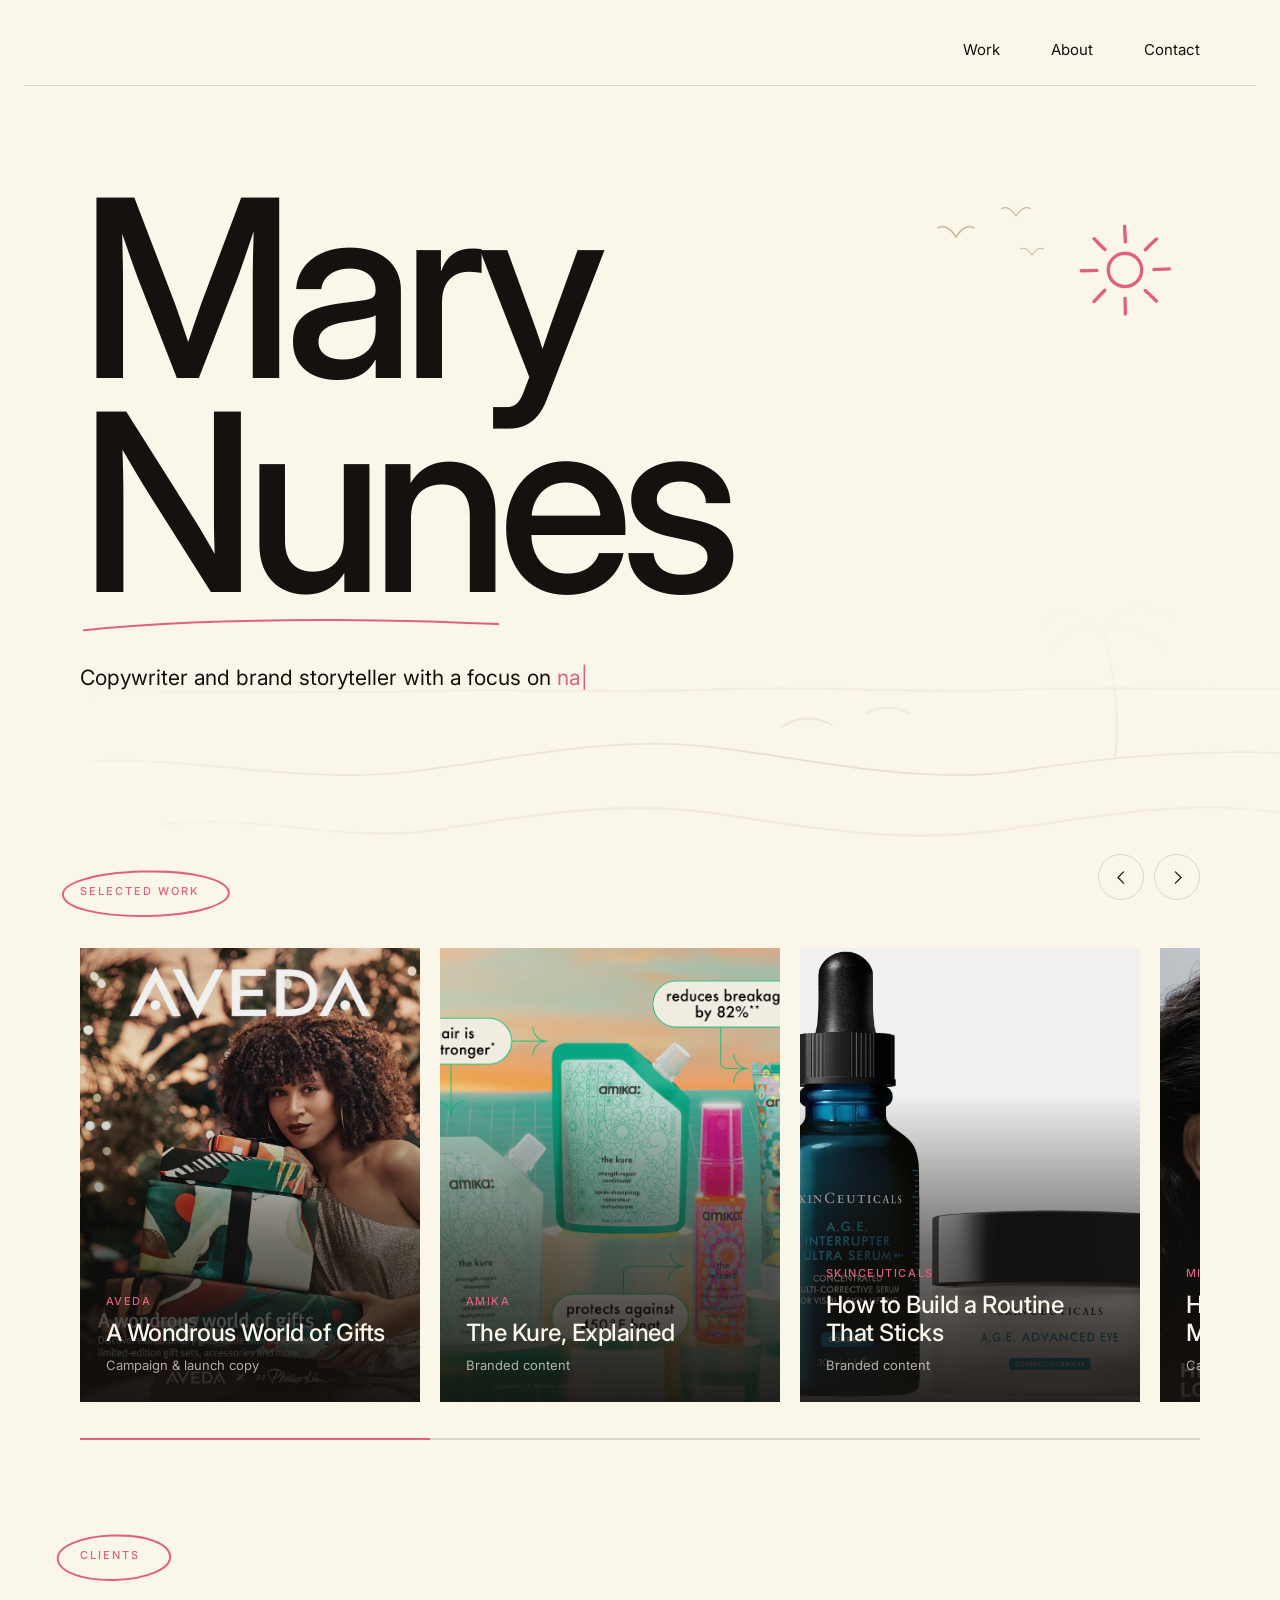
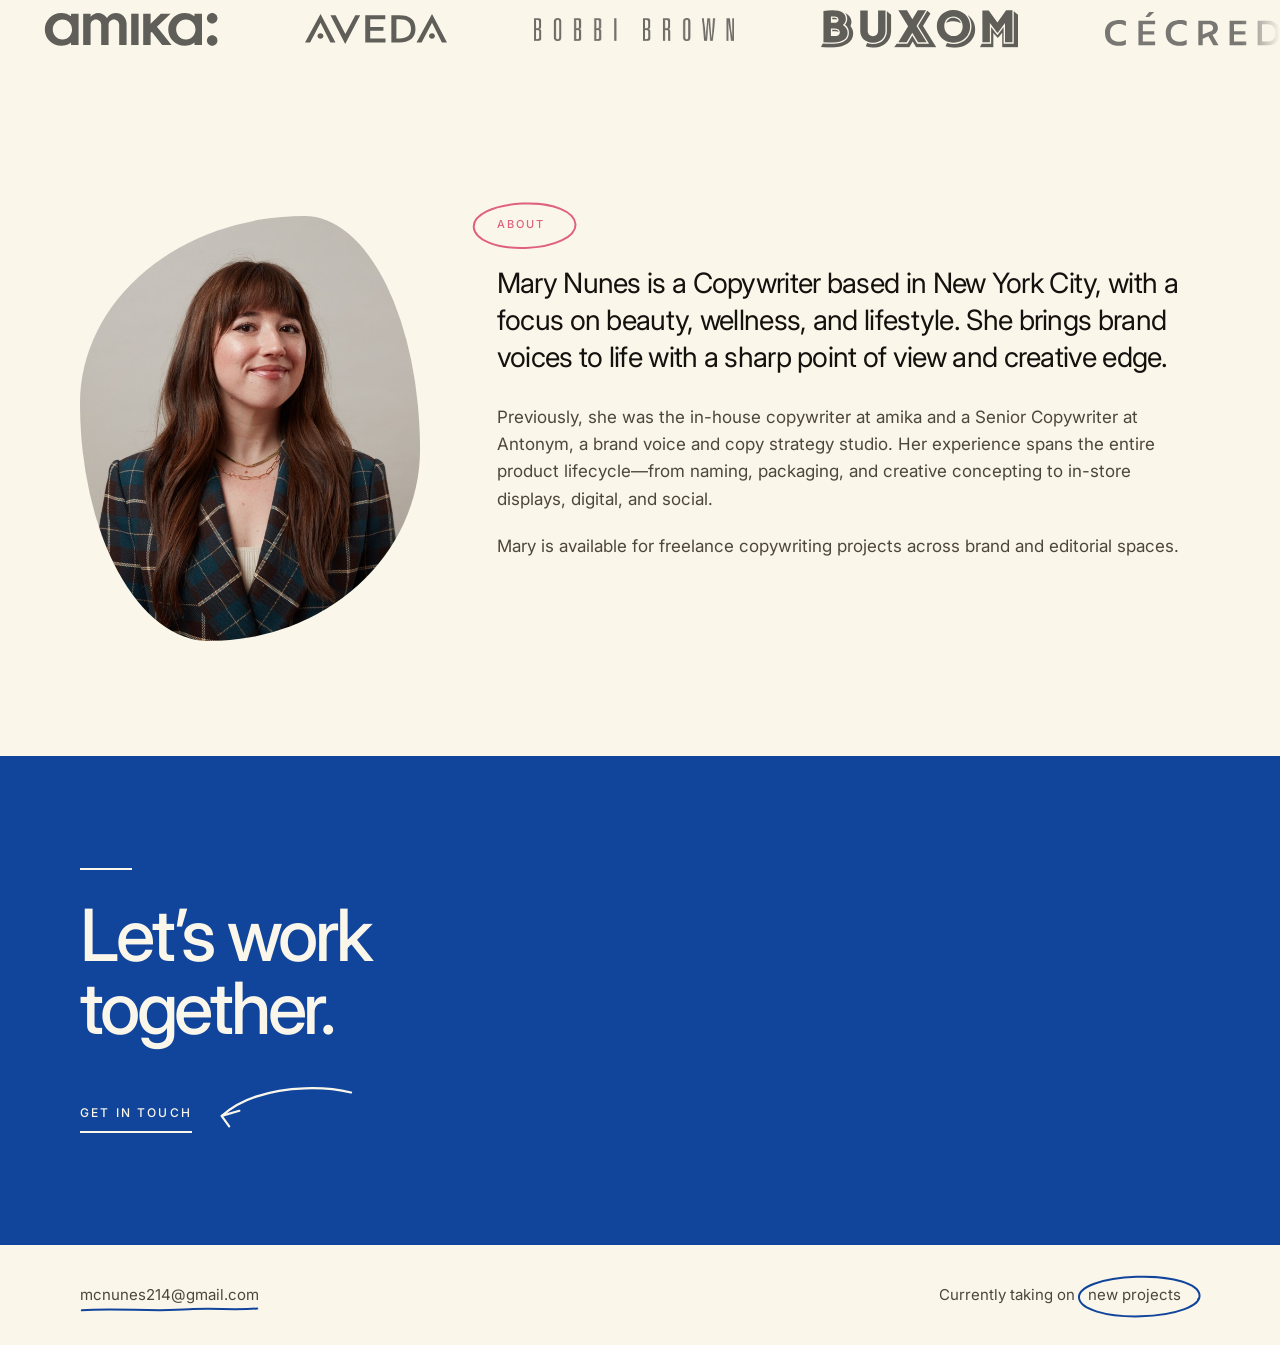
==== index.html @ 488eef4d "Fade landscape near hero copy and selected work with a vertical transparency gradient" ====
<!DOCTYPE html>
<html lang="en">
<head>
  <meta charset="utf-8">
  <meta name="viewport" content="width=device-width, initial-scale=1">
  <title>Mary Nunes — Copywriter &amp; Brand Storyteller</title>
  <meta name="description" content="Mary Nunes is a Copywriter based in New York City, with a focus on beauty, wellness, and lifestyle.">
  <meta property="og:title" content="Mary Nunes — Copywriter &amp; Brand Storyteller">
  <meta property="og:description" content="Copywriter and brand storyteller with a focus on naming &amp; packaging, campaign concepting, digital &amp; social, and in-store merchandising.">
  <meta property="og:type" content="website">
  <link rel="icon" href="assets/favicon.svg" type="image/svg+xml">

  <link rel="preconnect" href="https://fonts.googleapis.com">
  <link rel="preconnect" href="https://fonts.gstatic.com" crossorigin="">
  <link href="https://fonts.googleapis.com/css2?family=Inter:ital,opsz,wght@0,14..32,400;0,14..32,500;0,14..32,600;1,14..32,400;1,14..32,500&amp;display=swap" rel="stylesheet">
  <style>
    :root {
      --cream: #faf6ea;
      --cream-dim: #f2ecdc;
      --ink: #14110e;
      --ink-soft: #4d463c;
      --rust: #E0617E;
      --blue: #11459c;
      --rule: rgba(20, 17, 14, 0.14);
      --sketch-tan: #B39A7B;
      --shell: 1120px;
      --gutter: clamp(1.25rem, 5vw, 3.5rem);
    }
    html { -webkit-text-size-adjust: 100%; }
    body {
      margin: 0;
      background: var(--cream);
      color: var(--ink);
      font-family: "Inter", system-ui, -apple-system, "Segoe UI", sans-serif;
      -webkit-font-smoothing: antialiased;
      overflow-x: hidden;
    }
    a { color: inherit; }
    a:hover { color: var(--rust); }
    img { display: block; max-width: 100%; height: auto; }
    :focus-visible { outline: 2px solid var(--rust); outline-offset: 3px; }
    svg[data-doodle] path { fill: none; stroke: currentColor; stroke-width: 2; stroke-linecap: round; stroke-linejoin: round; }
    .hero-landscape {
      position: absolute; z-index: -1; pointer-events: none;
      width: min(112vw, 1320px); height: auto; right: -10%; top: 50%;
      color: var(--sketch-tan); opacity: 0.28; overflow: visible;
      -webkit-mask-image: linear-gradient(to bottom, transparent 0%, rgba(0, 0, 0, 0.04) 30%, rgba(0, 0, 0, 0.25) 48%, #000 68%, #000 82%, transparent 100%);
      mask-image: linear-gradient(to bottom, transparent 0%, rgba(0, 0, 0, 0.04) 30%, rgba(0, 0, 0, 0.25) 48%, #000 68%, #000 82%, transparent 100%);
    }
    .hero-landscape path {
      fill: none; stroke: currentColor; stroke-width: 1.65;
      stroke-linecap: round; stroke-linejoin: round; vector-effect: non-scaling-stroke;
    }
    @media (max-width: 640px) {
      .hero-landscape { width: 160%; right: -32%; top: 48%; opacity: 0.22; }
    }
    [data-track]::-webkit-scrollbar { display: none; }
    #work-track > a > img {
      transform-origin: center;
      animation: work-image-drift 20s ease-in-out infinite alternate;
      animation-play-state: paused;
    }
    #work-track > a:nth-child(even) > img { animation-delay: -7s; }
    @keyframes work-image-drift {
      from { transform: scale(1.015); }
      to { transform: scale(1.055); }
    }
    .hero-birds {
      position: absolute; pointer-events: none; overflow: visible;
      top: clamp(-0.75rem, 0.5vw, 0.5rem);
      right: calc(var(--gutter) + clamp(84px, 12.74vw, 150px) - 16px);
      width: clamp(80px, 13vw, 150px); height: auto;
      color: var(--sketch-tan); opacity: 0.65;
    }
    .hero-birds path {
      fill: none; stroke: currentColor; stroke-width: 1.6;
      stroke-linecap: round; stroke-linejoin: round;
      transform-box: fill-box; transform-origin: center bottom;
      animation: bird-wing-flap 1.8s ease-in-out infinite;
    }
    .hero-birds g:nth-child(2) path { animation-duration: 2.1s; animation-delay: -0.7s; }
    .hero-birds g:nth-child(3) path { animation-duration: 1.65s; animation-delay: -1.1s; }
    @keyframes bird-wing-flap {
      0%, 100% { transform: scaleY(1); }
      50% { transform: scaleY(-0.55); }
    }
    @media (max-width: 640px) {
      .hero-birds { top: -2rem; }
    }
    @keyframes marquee { from { transform: translateX(0); } to { transform: translateX(-50%); } }
    @keyframes caret-blink { 0%, 100% { opacity: 1; } 50% { opacity: 0; } }
    @keyframes sun-spin { to { transform: rotate(360deg); } }
    @keyframes arrow-nudge { 0%, 100% { transform: translateX(0); } 50% { transform: translateX(-7px); } }
    @media (prefers-reduced-motion: reduce) { *, *::before, *::after { transition-duration: 0.01ms !important; animation: none !important; } }
  </style>
</head>
<body>
<div style="background: var(--cream); color: var(--ink); font-size: clamp(1rem, 0.96rem + 0.2vw, 1.0625rem); line-height: 1.6; overflow-x: hidden">

  <header style="padding-top: clamp(1.5rem, 3vw, 2.75rem)">
    <div style="max-width: var(--shell); margin-inline: auto; padding-inline: var(--gutter); padding-bottom: 1.25rem; border-bottom: 1px solid var(--rule)">
      <nav style="display: flex; justify-content: flex-end; gap: clamp(1.5rem, 4vw, 3.25rem)" aria-label="Primary">
        <a href="#work" style="font-size: 0.9375rem; text-decoration: none; padding-bottom: 2px; border-bottom: 1px solid transparent; transition: border-color .2s ease, color .2s ease" style-hover="border-bottom-color: var(--ink); color: var(--ink)">Work</a>
        <a href="#about" style="font-size: 0.9375rem; text-decoration: none; padding-bottom: 2px; border-bottom: 1px solid transparent; transition: border-color .2s ease, color .2s ease" style-hover="border-bottom-color: var(--ink); color: var(--ink)">About</a>
        <a href="#contact" style="font-size: 0.9375rem; text-decoration: none; padding-bottom: 2px; border-bottom: 1px solid transparent; transition: border-color .2s ease, color .2s ease" style-hover="border-bottom-color: var(--ink); color: var(--ink)">Contact</a>
      </nav>
    </div>
  </header>

  <section data-screen-label="Hero" style="padding-top: clamp(3rem, 8vw, 6rem); padding-bottom: clamp(2.5rem, 6vw, 4.5rem)">
    <div style="position: relative; isolation: isolate; max-width: var(--shell); margin-inline: auto; padding-inline: var(--gutter)">
      <svg class="hero-landscape" id="hero-landscape" viewBox="0 0 850 310" aria-hidden="true" focusable="false">
        <defs>
          <linearGradient id="landscape-fade">
            <stop offset="0" stop-color="white" stop-opacity="0.15"></stop>
            <stop offset="0.25" stop-color="white" stop-opacity="0.65"></stop>
            <stop offset="0.55" stop-color="white"></stop>
            <stop offset="1" stop-color="white" stop-opacity="0.4"></stop>
          </linearGradient>
          <mask id="landscape-mask"><rect width="850" height="310" fill="url(#landscape-fade)"></rect></mask>
        </defs>
        <g mask="url(#landscape-mask)">
        <path data-landscape-line d="M20 166 C44 164.333 67.667 163.667 90.926 163.444 C114.185 163.222 137.037 163.444 159.407 163.556 C181.778 163.667 203.667 163.667 225 163 C248 162.333 270 162.333 291.556 162.519 C313.111 162.704 334.222 163.074 355.444 163.148 C376.667 163.222 398 163 420 162 C443.333 161 465.889 161 488.074 161.333 C510.259 161.667 532.074 162.333 553.926 162.667 C575.778 163 597.667 163 620 162 C643.333 161 666.333 160.889 689.333 161.037 C712.333 161.185 735.333 161.593 758.667 161.63 C782 161.667 805.667 161.333 830 160" data-morph-values="M20 166 C44 164.333 67.667 163.667 90.926 163.444 C114.185 163.222 137.037 163.444 159.407 163.556 C181.778 163.667 203.667 163.667 225 163 C248 162.333 270 162.333 291.556 162.519 C313.111 162.704 334.222 163.074 355.444 163.148 C376.667 163.222 398 163 420 162 C443.333 161 465.889 161 488.074 161.333 C510.259 161.667 532.074 162.333 553.926 162.667 C575.778 163 597.667 163 620 162 C643.333 161 666.333 160.889 689.333 161.037 C712.333 161.185 735.333 161.593 758.667 161.63 C782 161.667 805.667 161.333 830 160;M20 166 C44 164.333 67.667 163.667 90.926 163.444 C114.185 163.222 137.037 163.444 159.407 163.556 C181.778 163.667 203.667 163.667 225 163 C248 162.333 270 162.333 291.556 162.519 C313.111 162.704 334.222 163.074 355.444 163.148 C376.667 163.222 398 163 420 162 C443.333 161 465.889 161 488.074 161.333 C510.259 161.667 532.074 162.333 553.926 162.667 C575.778 163 597.667 163 620 162 C643.333 161 666.333 160.889 689.333 161.037 C712.333 161.185 735.333 161.593 758.667 161.63 C782 161.667 805.667 161.333 830 160;M20 190 C41.667 183.333 61.444 173 81.593 160.37 C101.741 147.741 122.259 132.815 145.407 116.963 C168.556 101.111 194.333 84.333 225 68 C234 74.667 250.778 86.889 271.778 101.074 C292.778 115.259 318 131.407 343.889 145.926 C369.778 160.444 396.333 173.333 420 181 C438 168 458.444 151.333 480.296 133.704 C502.148 116.074 525.407 97.481 549.037 80.63 C572.667 63.778 596.667 48.667 620 38 C638 54.667 658.667 73.778 681.111 92.556 C703.556 111.333 727.778 129.778 752.889 145.111 C778 160.444 804 172.667 830 179;M20 190 C41.667 183.333 61.444 173 81.593 160.37 C101.741 147.741 122.259 132.815 145.407 116.963 C168.556 101.111 194.333 84.333 225 68 C234 74.667 250.778 86.889 271.778 101.074 C292.778 115.259 318 131.407 343.889 145.926 C369.778 160.444 396.333 173.333 420 181 C438 168 458.444 151.333 480.296 133.704 C502.148 116.074 525.407 97.481 549.037 80.63 C572.667 63.778 596.667 48.667 620 38 C638 54.667 658.667 73.778 681.111 92.556 C703.556 111.333 727.778 129.778 752.889 145.111 C778 160.444 804 172.667 830 179;M20 193 C39 186 59.444 174.778 81.148 163.259 C102.852 151.741 125.815 139.926 149.852 131.741 C173.889 123.556 199 119 225 122 C248.667 125 270.222 134.222 291.111 144.926 C312 155.63 332.222 167.815 353.222 176.741 C374.222 185.667 396 191.333 420 189 C443 186.667 464.889 177.778 486.519 167.259 C508.148 156.741 529.519 144.593 551.481 135.741 C573.444 126.889 596 121.333 620 124 C643.333 126.667 666.556 134.111 689.778 142.593 C713 151.074 736.222 160.593 759.556 167.407 C782.889 174.222 806.333 178.333 830 176;M20 193 C39 186 59.444 174.778 81.148 163.259 C102.852 151.741 125.815 139.926 149.852 131.741 C173.889 123.556 199 119 225 122 C248.667 125 270.222 134.222 291.111 144.926 C312 155.63 332.222 167.815 353.222 176.741 C374.222 185.667 396 191.333 420 189 C443 186.667 464.889 177.778 486.519 167.259 C508.148 156.741 529.519 144.593 551.481 135.741 C573.444 126.889 596 121.333 620 124 C643.333 126.667 666.556 134.111 689.778 142.593 C713 151.074 736.222 160.593 759.556 167.407 C782.889 174.222 806.333 178.333 830 176;M20 195 C46.667 172.667 69.778 157.556 91.593 148.519 C113.407 139.481 133.926 136.519 155.407 138.481 C176.889 140.444 199.333 147.333 225 158 C250 168.667 272 178.667 292.889 185.444 C313.778 192.222 333.556 195.778 354.111 193.556 C374.667 191.333 396 183.333 420 167 C444 150.667 466.556 137 488.519 127.593 C510.481 118.185 531.852 113.037 553.481 113.741 C575.111 114.444 597 121 620 135 C642.667 149.333 665.222 161.111 688 169.037 C710.778 176.963 733.778 181.037 757.333 179.963 C780.889 178.889 805 172.667 830 160;M20 195 C46.667 172.667 69.778 157.556 91.593 148.519 C113.407 139.481 133.926 136.519 155.407 138.481 C176.889 140.444 199.333 147.333 225 158 C250 168.667 272 178.667 292.889 185.444 C313.778 192.222 333.556 195.778 354.111 193.556 C374.667 191.333 396 183.333 420 167 C444 150.667 466.556 137 488.519 127.593 C510.481 118.185 531.852 113.037 553.481 113.741 C575.111 114.444 597 121 620 135 C642.667 149.333 665.222 161.111 688 169.037 C710.778 176.963 733.778 181.037 757.333 179.963 C780.889 178.889 805 172.667 830 160;M20 205 C70 204 130 206 180 205 C181 180 179 134 180 110 C201 108 240 111 260 110 C261 143 259 177 260 205 C310 204 365 206 420 205 C421 161 419 109 420 70 C440 69 466 71 485 70 C486 113 484 167 485 205 C540 206 602 204 650 205 C651 176 649 141 650 115 C671 114 704 116 725 115 C726 145 724 178 725 205;M20 205 C70 204 130 206 180 205 C181 180 179 134 180 110 C201 108 240 111 260 110 C261 143 259 177 260 205 C310 204 365 206 420 205 C421 161 419 109 420 70 C440 69 466 71 485 70 C486 113 484 167 485 205 C540 206 602 204 650 205 C651 176 649 141 650 115 C671 114 704 116 725 115 C726 145 724 178 725 205;M20 166 C44 164.333 67.667 163.667 90.926 163.444 C114.185 163.222 137.037 163.444 159.407 163.556 C181.778 163.667 203.667 163.667 225 163 C248 162.333 270 162.333 291.556 162.519 C313.111 162.704 334.222 163.074 355.444 163.148 C376.667 163.222 398 163 420 162 C443.333 161 465.889 161 488.074 161.333 C510.259 161.667 532.074 162.333 553.926 162.667 C575.778 163 597.667 163 620 162 C643.333 161 666.333 160.889 689.333 161.037 C712.333 161.185 735.333 161.593 758.667 161.63 C782 161.667 805.667 161.333 830 160"></path>
        <path data-landscape-line d="M20 208 C42.667 207 65.222 208.333 87.815 210.259 C110.407 212.185 133.037 214.704 155.852 216.074 C178.667 217.444 201.667 217.667 225 215 C247 212.333 268.778 208.778 290.444 205.519 C312.111 202.259 333.667 199.296 355.222 197.815 C376.778 196.333 398.333 196.333 420 199 C442.667 201.667 465.111 205.333 487.407 208.667 C509.704 212 531.852 215 553.926 216.333 C576 217.667 598 217.333 620 214 C641.667 210.667 664.222 207.778 687.333 205.704 C710.444 203.63 734.111 202.37 758 202.296 C781.889 202.222 806 203.333 830 206" data-morph-values="M20 208 C42.667 207 65.222 208.333 87.815 210.259 C110.407 212.185 133.037 214.704 155.852 216.074 C178.667 217.444 201.667 217.667 225 215 C247 212.333 268.778 208.778 290.444 205.519 C312.111 202.259 333.667 199.296 355.222 197.815 C376.778 196.333 398.333 196.333 420 199 C442.667 201.667 465.111 205.333 487.407 208.667 C509.704 212 531.852 215 553.926 216.333 C576 217.667 598 217.333 620 214 C641.667 210.667 664.222 207.778 687.333 205.704 C710.444 203.63 734.111 202.37 758 202.296 C781.889 202.222 806 203.333 830 206;M20 208 C42.667 207 65.222 208.333 87.815 210.259 C110.407 212.185 133.037 214.704 155.852 216.074 C178.667 217.444 201.667 217.667 225 215 C247 212.333 268.778 208.778 290.444 205.519 C312.111 202.259 333.667 199.296 355.222 197.815 C376.778 196.333 398.333 196.333 420 199 C442.667 201.667 465.111 205.333 487.407 208.667 C509.704 212 531.852 215 553.926 216.333 C576 217.667 598 217.333 620 214 C641.667 210.667 664.222 207.778 687.333 205.704 C710.444 203.63 734.111 202.37 758 202.296 C781.889 202.222 806 203.333 830 206;M20 235 C44.667 225 67.778 212.222 90.259 199.222 C112.741 186.222 134.593 173 156.741 162.111 C178.889 151.222 201.333 142.667 225 139 C245.667 143.667 266.333 154.333 287.333 166.222 C308.333 178.111 329.667 191.222 351.667 200.778 C373.667 210.333 396.333 216.333 420 214 C442.333 211 464.667 200.667 486.963 187.704 C509.259 174.741 531.519 159.148 553.704 145.63 C575.889 132.111 598 120.667 620 116 C643 125.667 666.111 139.556 689.333 154.296 C712.556 169.037 735.889 184.63 759.333 197.704 C782.778 210.778 806.333 221.333 830 226;M20 235 C44.667 225 67.778 212.222 90.259 199.222 C112.741 186.222 134.593 173 156.741 162.111 C178.889 151.222 201.333 142.667 225 139 C245.667 143.667 266.333 154.333 287.333 166.222 C308.333 178.111 329.667 191.222 351.667 200.778 C373.667 210.333 396.333 216.333 420 214 C442.333 211 464.667 200.667 486.963 187.704 C509.259 174.741 531.519 159.148 553.704 145.63 C575.889 132.111 598 120.667 620 116 C643 125.667 666.111 139.556 689.333 154.296 C712.556 169.037 735.889 184.63 759.333 197.704 C782.778 210.778 806.333 221.333 830 226;M20 237 C44 236 66.556 231.444 88.704 225.63 C110.852 219.815 132.593 212.741 154.963 206.704 C177.333 200.667 200.333 195.667 225 194 C249 192.333 270.778 195.667 291.778 201.074 C312.778 206.481 333 213.963 353.889 220.593 C374.778 227.222 396.333 233 420 235 C443.333 237 465.667 233.667 487.63 228.185 C509.593 222.704 531.185 215.074 553.037 208.481 C574.889 201.889 597 196.333 620 195 C644 193.667 667.333 196.111 690.444 199.926 C713.556 203.741 736.444 208.926 759.556 213.074 C782.667 217.222 806 220.333 830 220;M20 237 C44 236 66.556 231.444 88.704 225.63 C110.852 219.815 132.593 212.741 154.963 206.704 C177.333 200.667 200.333 195.667 225 194 C249 192.333 270.778 195.667 291.778 201.074 C312.778 206.481 333 213.963 353.889 220.593 C374.778 227.222 396.333 233 420 235 C443.333 237 465.667 233.667 487.63 228.185 C509.593 222.704 531.185 215.074 553.037 208.481 C574.889 201.889 597 196.333 620 195 C644 193.667 667.333 196.111 690.444 199.926 C713.556 203.741 736.444 208.926 759.556 213.074 C782.667 217.222 806 220.333 830 220;M20 235 C44.333 228.667 66.667 221.667 88.481 215.852 C110.296 210.037 131.593 205.407 153.852 203.815 C176.111 202.222 199.333 203.667 225 210 C250 216.333 272.111 223.333 293.111 228.444 C314.111 233.556 334 236.778 354.556 235.556 C375.111 234.333 396.333 228.667 420 216 C443.667 203.333 466 194.667 487.852 189.63 C509.704 184.593 531.074 183.185 552.815 185.037 C574.556 186.889 596.667 192 620 200 C643.333 208 666.556 214.667 689.778 219.074 C713 223.481 736.222 225.63 759.556 224.593 C782.889 223.556 806.333 219.333 830 211;M20 235 C44.333 228.667 66.667 221.667 88.481 215.852 C110.296 210.037 131.593 205.407 153.852 203.815 C176.111 202.222 199.333 203.667 225 210 C250 216.333 272.111 223.333 293.111 228.444 C314.111 233.556 334 236.778 354.556 235.556 C375.111 234.333 396.333 228.667 420 216 C443.667 203.333 466 194.667 487.852 189.63 C509.704 184.593 531.074 183.185 552.815 185.037 C574.556 186.889 596.667 192 620 200 C643.333 208 666.556 214.667 689.778 219.074 C713 223.481 736.222 225.63 759.556 224.593 C782.889 223.556 806.333 219.333 830 211;M20 239 C43.333 238 66 238 88.481 238.333 C110.963 238.667 133.259 239.333 155.852 239.667 C178.444 240 201.333 240 225 239 C248.333 238 269.889 237.889 290.889 238.111 C311.889 238.333 332.333 238.889 353.444 239.222 C374.556 239.556 396.333 239.667 420 239 C443.333 238.333 465.444 238.222 487.185 238.333 C508.926 238.444 530.296 238.778 552.148 239 C574 239.222 596.333 239.333 620 239 C643.333 238.333 666.333 238.444 689.333 238.778 C712.333 239.111 735.333 239.667 758.667 239.889 C782 240.111 805.667 240 830 239;M20 239 C43.333 238 66 238 88.481 238.333 C110.963 238.667 133.259 239.333 155.852 239.667 C178.444 240 201.333 240 225 239 C248.333 238 269.889 237.889 290.889 238.111 C311.889 238.333 332.333 238.889 353.444 239.222 C374.556 239.556 396.333 239.667 420 239 C443.333 238.333 465.444 238.222 487.185 238.333 C508.926 238.444 530.296 238.778 552.148 239 C574 239.222 596.333 239.333 620 239 C643.333 238.333 666.333 238.444 689.333 238.778 C712.333 239.111 735.333 239.667 758.667 239.889 C782 240.111 805.667 240 830 239;M20 208 C42.667 207 65.222 208.333 87.815 210.259 C110.407 212.185 133.037 214.704 155.852 216.074 C178.667 217.444 201.667 217.667 225 215 C247 212.333 268.778 208.778 290.444 205.519 C312.111 202.259 333.667 199.296 355.222 197.815 C376.778 196.333 398.333 196.333 420 199 C442.667 201.667 465.111 205.333 487.407 208.667 C509.704 212 531.852 215 553.926 216.333 C576 217.667 598 217.333 620 214 C641.667 210.667 664.222 207.778 687.333 205.704 C710.444 203.63 734.111 202.37 758 202.296 C781.889 202.222 806 203.333 830 206"></path>
        <path data-landscape-line d="M66 249 C87.667 246.333 107.889 246.889 127.519 248.444 C147.148 250 166.185 252.556 185.481 253.889 C204.778 255.222 224.333 255.333 245 252 C265.667 248.667 285.889 245.444 305.889 242.963 C325.889 240.481 345.667 238.741 365.444 238.37 C385.222 238 405 239 425 242 C444.667 245 464.111 248.111 483.556 250.63 C503 253.148 522.444 255.074 542.111 255.704 C561.778 256.333 581.667 255.667 602 253 C623 250.333 643.111 247.111 662.963 244.333 C682.815 241.556 702.407 239.222 722.37 238.333 C742.333 237.444 762.667 238 784 241" data-morph-values="M66 249 C87.667 246.333 107.889 246.889 127.519 248.444 C147.148 250 166.185 252.556 185.481 253.889 C204.778 255.222 224.333 255.333 245 252 C265.667 248.667 285.889 245.444 305.889 242.963 C325.889 240.481 345.667 238.741 365.444 238.37 C385.222 238 405 239 425 242 C444.667 245 464.111 248.111 483.556 250.63 C503 253.148 522.444 255.074 542.111 255.704 C561.778 256.333 581.667 255.667 602 253 C623 250.333 643.111 247.111 662.963 244.333 C682.815 241.556 702.407 239.222 722.37 238.333 C742.333 237.444 762.667 238 784 241;M66 249 C87.667 246.333 107.889 246.889 127.519 248.444 C147.148 250 166.185 252.556 185.481 253.889 C204.778 255.222 224.333 255.333 245 252 C265.667 248.667 285.889 245.444 305.889 242.963 C325.889 240.481 345.667 238.741 365.444 238.37 C385.222 238 405 239 425 242 C444.667 245 464.111 248.111 483.556 250.63 C503 253.148 522.444 255.074 542.111 255.704 C561.778 256.333 581.667 255.667 602 253 C623 250.333 643.111 247.111 662.963 244.333 C682.815 241.556 702.407 239.222 722.37 238.333 C742.333 237.444 762.667 238 784 241;M66 261 C86.667 256.333 106 251.333 125.074 246.926 C144.148 242.519 162.963 238.704 182.593 236.407 C202.222 234.111 222.667 233.333 245 235 C266.333 236.667 287 240.111 307.222 243.852 C327.444 247.593 347.222 251.63 366.778 254.481 C386.333 257.333 405.667 259 425 258 C445.667 257.333 465.667 255 485.333 252 C505 249 524.333 245.333 543.667 242 C563 238.667 582.333 235.667 602 234 C623.333 232.667 644 234 664.296 236.519 C684.593 239.037 704.519 242.741 724.37 246.148 C744.222 249.556 764 252.667 784 254;M66 261 C86.667 256.333 106 251.333 125.074 246.926 C144.148 242.519 162.963 238.704 182.593 236.407 C202.222 234.111 222.667 233.333 245 235 C266.333 236.667 287 240.111 307.222 243.852 C327.444 247.593 347.222 251.63 366.778 254.481 C386.333 257.333 405.667 259 425 258 C445.667 257.333 465.667 255 485.333 252 C505 249 524.333 245.333 543.667 242 C563 238.667 582.333 235.667 602 234 C623.333 232.667 644 234 664.296 236.519 C684.593 239.037 704.519 242.741 724.37 246.148 C744.222 249.556 764 252.667 784 254;M66 267 C86 266.333 105 263.222 123.963 259.444 C142.926 255.667 161.852 251.222 181.704 247.889 C201.556 244.556 222.333 242.333 245 243 C266 243.667 286.333 246.778 306.333 250.556 C326.333 254.333 346 258.778 365.667 262.111 C385.333 265.444 405 267.667 425 267 C445.333 266.333 465.111 263.222 484.667 259.333 C504.222 255.444 523.556 250.778 543 247 C562.444 243.222 582 240.333 602 240 C623 239.667 643.444 241.667 663.63 244.407 C683.815 247.148 703.741 250.63 723.704 253.259 C743.667 255.889 763.667 257.667 784 257;M66 267 C86 266.333 105 263.222 123.963 259.444 C142.926 255.667 161.852 251.222 181.704 247.889 C201.556 244.556 222.333 242.333 245 243 C266 243.667 286.333 246.778 306.333 250.556 C326.333 254.333 346 258.778 365.667 262.111 C385.333 265.444 405 267.667 425 267 C445.333 266.333 465.111 263.222 484.667 259.333 C504.222 255.444 523.556 250.778 543 247 C562.444 243.222 582 240.333 602 240 C623 239.667 643.444 241.667 663.63 244.407 C683.815 247.148 703.741 250.63 723.704 253.259 C743.667 255.889 763.667 257.667 784 257;M66 267 C87.333 260 107.222 255.889 126.63 254.111 C146.037 252.333 164.963 252.889 184.37 255.222 C203.778 257.556 223.667 261.667 245 267 C266 272.333 286.111 275.444 305.889 276.296 C325.667 277.148 345.111 275.741 364.778 272.037 C384.444 268.333 404.333 262.333 425 254 C445.667 245.667 465.667 241.222 485.333 239.778 C505 238.333 524.333 239.889 543.667 243.556 C563 247.222 582.333 253 602 260 C622 267 642.111 271.111 662.296 272.667 C682.481 274.222 702.741 273.222 723.037 270 C743.333 266.778 763.667 261.333 784 254;M66 267 C87.333 260 107.222 255.889 126.63 254.111 C146.037 252.333 164.963 252.889 184.37 255.222 C203.778 257.556 223.667 261.667 245 267 C266 272.333 286.111 275.444 305.889 276.296 C325.667 277.148 345.111 275.741 364.778 272.037 C384.444 268.333 404.333 262.333 425 254 C445.667 245.667 465.667 241.222 485.333 239.778 C505 238.333 524.333 239.889 543.667 243.556 C563 247.222 582.333 253 602 260 C622 267 642.111 271.111 662.296 272.667 C682.481 274.222 702.741 273.222 723.037 270 C743.333 266.778 763.667 261.333 784 254;M66 268 C87.667 267 107.889 267 127.519 267.333 C147.148 267.667 166.185 268.333 185.481 268.667 C204.778 269 224.333 269 245 268 C265.667 267 285.889 266.889 305.889 267.111 C325.889 267.333 345.667 267.889 365.444 268.222 C385.222 268.556 405 268.667 425 268 C445 267.333 464.556 267.333 484 267.556 C503.444 267.778 522.778 268.222 542.333 268.444 C561.889 268.667 581.667 268.667 602 268 C623 267 643.111 267 662.963 267.333 C682.815 267.667 702.407 268.333 722.37 268.667 C742.333 269 762.667 269 784 268;M66 268 C87.667 267 107.889 267 127.519 267.333 C147.148 267.667 166.185 268.333 185.481 268.667 C204.778 269 224.333 269 245 268 C265.667 267 285.889 266.889 305.889 267.111 C325.889 267.333 345.667 267.889 365.444 268.222 C385.222 268.556 405 268.667 425 268 C445 267.333 464.556 267.333 484 267.556 C503.444 267.778 522.778 268.222 542.333 268.444 C561.889 268.667 581.667 268.667 602 268 C623 267 643.111 267 662.963 267.333 C682.815 267.667 702.407 268.333 722.37 268.667 C742.333 269 762.667 269 784 268;M66 249 C87.667 246.333 107.889 246.889 127.519 248.444 C147.148 250 166.185 252.556 185.481 253.889 C204.778 255.222 224.333 255.333 245 252 C265.667 248.667 285.889 245.444 305.889 242.963 C325.889 240.481 345.667 238.741 365.444 238.37 C385.222 238 405 239 425 242 C444.667 245 464.111 248.111 483.556 250.63 C503 253.148 522.444 255.074 542.111 255.704 C561.778 256.333 581.667 255.667 602 253 C623 250.333 643.111 247.111 662.963 244.333 C682.815 241.556 702.407 239.222 722.37 238.333 C742.333 237.444 762.667 238 784 241" opacity="0.65"></path>
          <g data-scene-opacity="1;1;0;0;0;0;0;0;0;0;1">
            <path d="M680 205 C683 185 680 153 673 126 M673 127 C657 108 641 110 632 122 M674 126 C683 105 704 105 718 117 M674 126 C659 120 645 124 640 137 M676 125 C691 121 706 125 711 138"></path>
            <path d="M465 186 C477 179 488 179 498 185 M520 177 C529 172 539 173 547 177"></path>
          </g>
          <g opacity="0" data-scene-opacity="0;0;1;1;0;0;0;0;0;0;0">
            <path d="M698 229 C699 211 698 191 698 170 M698 171 L685 192 L695 191 M698 171 L711 191 L703 191 M696 185 L678 211 L693 208 M701 185 L719 211 L704 208"></path>
            <path d="M603 55 L615 74 L628 66 M214 81 L226 96 L238 90"></path>
          </g>
          <g opacity="0" data-scene-opacity="0;0;0;0;1;1;0;0;0;0;0">
            <path d="M676 236 C675 225 672 218 667 212 M676 236 C677 222 682 215 687 212 M676 236 C668 230 663 230 658 231 M715 239 C714 231 715 223 718 218"></path>
            <path d="M583 187 C586 183 590 183 593 186 M619 174 C623 170 628 171 631 174"></path>
          </g>
          <g opacity="0" data-scene-opacity="0;0;0;0;0;0;1;1;0;0;0">
            <path d="M688 227 L688 176 C688 166 700 166 700 176 L700 227 M688 207 L677 207 C671 207 670 202 670 197 L670 187 M700 194 L709 194 C715 194 718 190 718 184 L718 176"></path>
            <path d="M598 245 C606 241 615 242 621 247 M742 239 C748 235 756 236 762 240"></path>
          </g>
          <g opacity="0" data-scene-opacity="0;0;0;0;0;0;0;0;1;1;0">
            <path d="M725 205 C758 204 799 206 830 205 M445 70 L445 54 L461 54 L461 70 M453 54 L453 42"></path>
            <path d="M199 130 L212 130 M231 130 L244 130 M199 151 L212 151 M231 151 L244 151 M199 173 L212 173 M231 173 L244 173 M436 93 L446 93 M460 93 L470 93 M436 116 L446 116 M460 116 L470 116 M436 139 L446 139 M460 139 L470 139 M436 162 L446 162 M460 162 L470 162 M668 138 L679 138 M697 138 L708 138 M668 162 L679 162 M697 162 L708 162 M668 184 L679 184 M697 184 L708 184"></path>
            <path d="M537 222 L537 191 C537 180 552 180 552 190 M531 222 L543 222 M303 235 L321 235 M354 235 L374 235"></path>
          </g>
        </g>
      </svg>


      <svg data-doodle="sun" viewBox="0 0 80 80" aria-hidden="true" style="position: absolute; top: clamp(-0.5rem, 1vw, 1rem); right: var(--gutter); width: clamp(84px, 12.74vw, 150px); height: clamp(84px, 12.74vw, 150px); color: var(--rust); overflow: visible; pointer-events: none">
        <g data-part="core">
          <path d="M40 31.2c4.9-.2 8.8 3.7 8.9 8.5.1 5-3.8 9-8.7 9.1-4.9.1-9-3.7-9.1-8.6-.1-4.7 3.4-8.7 8.2-9.1" style="stroke-width: 1.8"></path>
        </g>
        <g data-part="rays" style="transform-origin: 40px 40px">
          <path d="M55.4 39.8c2.8-.2 5.5-.3 8.3-.4" style="stroke-width: 1.8"></path>
          <path d="M50.9 29.2c1.9-2 3.9-3.9 5.9-5.7" style="stroke-width: 1.8"></path>
          <path d="M40.2 25c-.1-2.8-.3-5.5-.4-8.3" style="stroke-width: 1.8"></path>
          <path d="M29.3 29.1c-2-1.9-3.9-3.8-5.8-5.8" style="stroke-width: 1.8"></path>
          <path d="M25 40.2c-2.8.1-5.5.2-8.3.2" style="stroke-width: 1.8"></path>
          <path d="M29.2 50.8c-1.9 2-3.8 4-5.7 6" style="stroke-width: 1.8"></path>
          <path d="M40 55.1c.1 2.8.2 5.5.2 8.3" style="stroke-width: 1.8"></path>
          <path d="M50.8 50.9c2 1.9 4 3.7 5.9 5.6" style="stroke-width: 1.8"></path>
        </g>
      </svg>

      <svg class="hero-birds" viewBox="0 0 150 90" aria-hidden="true" focusable="false">
        <g transform="translate(40 48)">
          <path d="M-18 -9 C-12 -13 -5 -8 0 0 C5 -8 12 -13 18 -9"></path>
        </g>
        <g transform="translate(100 27) scale(0.8)">
          <path d="M-18 -9 C-12 -13 -5 -8 0 0 C5 -8 12 -13 18 -9"></path>
        </g>
        <g transform="translate(116 66) scale(0.65)">
          <path d="M-18 -9 C-12 -13 -5 -8 0 0 C5 -8 12 -13 18 -9"></path>
        </g>
      </svg>

      <h1 style="margin: 0 0 0.5rem; font-weight: 500; font-size: clamp(4.25rem, 19.5vw, 15.5rem); line-height: 0.86; letter-spacing: -0.05em">
        <span style="display: block">Mary</span>
        <span style="display: block">Nunes</span>
      </h1>

      <svg data-doodle="underline" viewBox="0 0 420 16" preserveAspectRatio="none" aria-hidden="true" style="display: block; width: clamp(210px, 50%, 540px); height: clamp(10px, 1.4vw, 16px); margin-bottom: 1.9rem; color: var(--rust); overflow: visible; pointer-events: none">
        <path vector-effect="non-scaling-stroke" d="M3 13.2C68 4.6 148 1.9 232 3.4c38 .7 74 2.4 108 4.6 25 1.6 50 2 77-1.4"></path>
      </svg>

      <p style="margin: 0; font-size: clamp(1.0625rem, 1rem + 0.4vw, 1.375rem); line-height: 1.45; min-height: 2.9em">Copywriter and brand storyteller with a focus on <em id="type-role" style="font-style: normal; color: var(--rust); white-space: nowrap">naming &amp; packaging</em><span aria-hidden="true" style="display: inline-block; width: 1px; margin-left: 1px; color: var(--rust); animation: caret-blink 1s step-end infinite">|</span></p>
    </div>
  </section>

  <section id="work" data-screen-label="Selected Work" style="padding-block: clamp(3rem, 7vw, 5.5rem)">
    <div style="max-width: var(--shell); margin-inline: auto; padding-inline: var(--gutter)">

      <div style="display: flex; flex-wrap: wrap; align-items: flex-end; justify-content: space-between; gap: 1.5rem; margin-bottom: clamp(2rem, 4vw, 3rem)">
        <h2 style="position: relative; display: block; width: fit-content; margin: 0; color: var(--rust); font-size: 0.6875rem; font-weight: 500; letter-spacing: 0.18em; text-transform: uppercase">
          <span>Selected Work</span>
          <svg data-doodle="ellipse" viewBox="0 0 190 44" preserveAspectRatio="none" aria-hidden="true" style="position: absolute; left: 50%; top: 50%; transform: translate(-50%, -50%); width: calc(100% + 66px); height: calc(100% + 34px); color: var(--rust); overflow: visible; pointer-events: none">
            <path vector-effect="non-scaling-stroke" d="M103 4.6c46-.6 81 6.8 82.8 17.4 1.7 10.4-33 19.6-83 20.4-49.6.8-85-7-86.6-17.6C14.7 14.4 48 5.8 97 4.6c17-.4 33 .2 46 1.9"></path>
          </svg>
        </h2>

        <div style="display: flex; gap: 0.6rem; margin-left: auto">
          <button type="button" aria-label="Previous work" id="work-prev" style="width: 46px; height: 46px; display: grid; place-items: center; border: 1px solid var(--rule); border-radius: 50%; background: transparent; color: var(--ink); cursor: pointer; transition: background .2s ease, border-color .2s ease" style-hover="background: rgba(20,17,14,0.06); border-color: var(--ink)">
            <svg viewBox="0 0 24 24" width="17" height="17" aria-hidden="true" style="display: block"><path d="M15 4 7 12l8 8" fill="none" stroke="currentColor" stroke-width="1.6" stroke-linecap="round" stroke-linejoin="round"></path></svg>
          </button>
          <button type="button" aria-label="Next work" id="work-next" style="width: 46px; height: 46px; display: grid; place-items: center; border: 1px solid var(--rule); border-radius: 50%; background: transparent; color: var(--ink); cursor: pointer; transition: background .2s ease, border-color .2s ease" style-hover="background: rgba(20,17,14,0.06); border-color: var(--ink)">
            <svg viewBox="0 0 24 24" width="17" height="17" aria-hidden="true" style="display: block"><path d="M9 4l8 8-8 8" fill="none" stroke="currentColor" stroke-width="1.6" stroke-linecap="round" stroke-linejoin="round"></path></svg>
          </button>
        </div>
      </div>

      <div id="work-track" data-track="work" style="display: flex; gap: clamp(0.75rem, 1.6vw, 1.25rem); overflow-x: auto; scroll-snap-type: x mandatory; scroll-behavior: smooth; scrollbar-width: none; -webkit-overflow-scrolling: touch; padding-bottom: clamp(1.5rem, 3vw, 2.25rem)">
        <a href="https://www.aveda.com" target="_blank" rel="noopener" style="position: relative; display: block; flex: 0 0 clamp(238px, 29vw, 340px); aspect-ratio: 3 / 4; overflow: hidden; scroll-snap-align: start; text-decoration: none; color: var(--cream); background: var(--ink); transition: transform .45s cubic-bezier(0.2, 0.6, 0.2, 1)" style-hover="transform: translateY(-6px)">
          <img src="assets/work/aveda.jpg" alt="Aveda — A Wondrous World of Gifts" style="position: absolute; inset: 0; width: 100%; height: 100%; object-fit: cover">
          <div aria-hidden="true" style="position: absolute; inset: 0; background: linear-gradient(to top, rgba(20,17,14,0.92) 0%, rgba(20,17,14,0.6) 34%, rgba(20,17,14,0.06) 68%)"></div>
          <div style="position: absolute; left: 0; right: 0; bottom: 0; padding: clamp(1.1rem, 2vw, 1.65rem)">
            <span style="display: block; margin-bottom: 0.55rem; color: var(--rust); font-size: 0.6875rem; font-weight: 500; letter-spacing: 0.14em; text-transform: uppercase">Aveda</span>
            <h3 style="margin: 0 0 0.5rem; font-size: clamp(1.1875rem, 1.05rem + 0.55vw, 1.5rem); font-weight: 500; line-height: 1.18; letter-spacing: -0.02em; text-wrap: pretty">A Wondrous World of Gifts</h3>
            <span style="display: block; font-size: 0.8125rem; color: rgba(250,246,234,0.68)">Campaign &amp; launch copy</span>
          </div>
        </a>

        <a href="https://www.loveamika.com" target="_blank" rel="noopener" style="position: relative; display: block; flex: 0 0 clamp(238px, 29vw, 340px); aspect-ratio: 3 / 4; overflow: hidden; scroll-snap-align: start; text-decoration: none; color: var(--cream); background: var(--ink); transition: transform .45s cubic-bezier(0.2, 0.6, 0.2, 1)" style-hover="transform: translateY(-6px)">
          <img src="assets/work/amika.webp" alt="amika — The Kure, Explained" style="position: absolute; inset: 0; width: 100%; height: 100%; object-fit: cover">
          <div aria-hidden="true" style="position: absolute; inset: 0; background: linear-gradient(to top, rgba(20,17,14,0.92) 0%, rgba(20,17,14,0.6) 34%, rgba(20,17,14,0.06) 68%)"></div>
          <div style="position: absolute; left: 0; right: 0; bottom: 0; padding: clamp(1.1rem, 2vw, 1.65rem)">
            <span style="display: block; margin-bottom: 0.55rem; color: var(--rust); font-size: 0.6875rem; font-weight: 500; letter-spacing: 0.14em; text-transform: uppercase">amika</span>
            <h3 style="margin: 0 0 0.5rem; font-size: clamp(1.1875rem, 1.05rem + 0.55vw, 1.5rem); font-weight: 500; line-height: 1.18; letter-spacing: -0.02em; text-wrap: pretty">The Kure, Explained</h3>
            <span style="display: block; font-size: 0.8125rem; color: rgba(250,246,234,0.68)">Branded content</span>
          </div>
        </a>

        <a href="https://www.skinceuticals.com" target="_blank" rel="noopener" style="position: relative; display: block; flex: 0 0 clamp(238px, 29vw, 340px); aspect-ratio: 3 / 4; overflow: hidden; scroll-snap-align: start; text-decoration: none; color: var(--cream); background: var(--ink); transition: transform .45s cubic-bezier(0.2, 0.6, 0.2, 1)" style-hover="transform: translateY(-6px)">
          <img src="assets/work/skinceuticals.webp" alt="SkinCeuticals — How to Build a Routine That Sticks" style="position: absolute; inset: 0; width: 100%; height: 100%; object-fit: cover">
          <div aria-hidden="true" style="position: absolute; inset: 0; background: linear-gradient(to top, rgba(20,17,14,0.92) 0%, rgba(20,17,14,0.6) 34%, rgba(20,17,14,0.06) 68%)"></div>
          <div style="position: absolute; left: 0; right: 0; bottom: 0; padding: clamp(1.1rem, 2vw, 1.65rem)">
            <span style="display: block; margin-bottom: 0.55rem; color: var(--rust); font-size: 0.6875rem; font-weight: 500; letter-spacing: 0.14em; text-transform: uppercase">SkinCeuticals</span>
            <h3 style="margin: 0 0 0.5rem; font-size: clamp(1.1875rem, 1.05rem + 0.55vw, 1.5rem); font-weight: 500; line-height: 1.18; letter-spacing: -0.02em; text-wrap: pretty">How to Build a Routine That Sticks</h3>
            <span style="display: block; font-size: 0.8125rem; color: rgba(250,246,234,0.68)">Branded content</span>
          </div>
        </a>

        <a href="https://www.milkmakeup.com" target="_blank" rel="noopener" style="position: relative; display: block; flex: 0 0 clamp(238px, 29vw, 340px); aspect-ratio: 3 / 4; overflow: hidden; scroll-snap-align: start; text-decoration: none; color: var(--cream); background: var(--ink); transition: transform .45s cubic-bezier(0.2, 0.6, 0.2, 1)" style-hover="transform: translateY(-6px)">
          <img src="assets/work/milk-makeup.jpg" alt="Milk Makeup — High Concept, Low Maintenance" style="position: absolute; inset: 0; width: 100%; height: 100%; object-fit: cover">
          <div aria-hidden="true" style="position: absolute; inset: 0; background: linear-gradient(to top, rgba(20,17,14,0.92) 0%, rgba(20,17,14,0.6) 34%, rgba(20,17,14,0.06) 68%)"></div>
          <div style="position: absolute; left: 0; right: 0; bottom: 0; padding: clamp(1.1rem, 2vw, 1.65rem)">
            <span style="display: block; margin-bottom: 0.55rem; color: var(--rust); font-size: 0.6875rem; font-weight: 500; letter-spacing: 0.14em; text-transform: uppercase">Milk Makeup</span>
            <h3 style="margin: 0 0 0.5rem; font-size: clamp(1.1875rem, 1.05rem + 0.55vw, 1.5rem); font-weight: 500; line-height: 1.18; letter-spacing: -0.02em; text-wrap: pretty">High Concept, Low Maintenance</h3>
            <span style="display: block; font-size: 0.8125rem; color: rgba(250,246,234,0.68)">Campaign &amp; launch copy</span>
          </div>
        </a>

        <a href="https://cecred.com" target="_blank" rel="noopener" style="position: relative; display: block; flex: 0 0 clamp(238px, 29vw, 340px); aspect-ratio: 3 / 4; overflow: hidden; scroll-snap-align: start; text-decoration: none; color: var(--cream); background: var(--ink); transition: transform .45s cubic-bezier(0.2, 0.6, 0.2, 1)" style-hover="transform: translateY(-6px)">
          <img src="assets/work/cecred.jpeg" alt="Cécred — Ritual, From Root to Ends" style="position: absolute; inset: 0; width: 100%; height: 100%; object-fit: cover">
          <div aria-hidden="true" style="position: absolute; inset: 0; background: linear-gradient(to top, rgba(20,17,14,0.92) 0%, rgba(20,17,14,0.6) 34%, rgba(20,17,14,0.06) 68%)"></div>
          <div style="position: absolute; left: 0; right: 0; bottom: 0; padding: clamp(1.1rem, 2vw, 1.65rem)">
            <span style="display: block; margin-bottom: 0.55rem; color: var(--rust); font-size: 0.6875rem; font-weight: 500; letter-spacing: 0.14em; text-transform: uppercase">Cécred</span>
            <h3 style="margin: 0 0 0.5rem; font-size: clamp(1.1875rem, 1.05rem + 0.55vw, 1.5rem); font-weight: 500; line-height: 1.18; letter-spacing: -0.02em; text-wrap: pretty">Ritual, From Root to Ends</h3>
            <span style="display: block; font-size: 0.8125rem; color: rgba(250,246,234,0.68)">Brand voice &amp; messaging</span>
          </div>
        </a>

        <a href="https://furtunaskin.com" target="_blank" rel="noopener" style="position: relative; display: block; flex: 0 0 clamp(238px, 29vw, 340px); aspect-ratio: 3 / 4; overflow: hidden; scroll-snap-align: start; text-decoration: none; color: var(--cream); background: var(--ink); transition: transform .45s cubic-bezier(0.2, 0.6, 0.2, 1)" style-hover="transform: translateY(-6px)">
          <img src="assets/work/furtuna-skin.jpeg" alt="Furtuna Skin — Wildly Potent, Undeniably Effective" style="position: absolute; inset: 0; width: 100%; height: 100%; object-fit: cover">
          <div aria-hidden="true" style="position: absolute; inset: 0; background: linear-gradient(to top, rgba(20,17,14,0.92) 0%, rgba(20,17,14,0.6) 34%, rgba(20,17,14,0.06) 68%)"></div>
          <div style="position: absolute; left: 0; right: 0; bottom: 0; padding: clamp(1.1rem, 2vw, 1.65rem)">
            <span style="display: block; margin-bottom: 0.55rem; color: var(--rust); font-size: 0.6875rem; font-weight: 500; letter-spacing: 0.14em; text-transform: uppercase">Furtuna Skin</span>
            <h3 style="margin: 0 0 0.5rem; font-size: clamp(1.1875rem, 1.05rem + 0.55vw, 1.5rem); font-weight: 500; line-height: 1.18; letter-spacing: -0.02em; text-wrap: pretty">Wildly Potent, Undeniably Effective</h3>
            <span style="display: block; font-size: 0.8125rem; color: rgba(250,246,234,0.68)">Editorial &amp; long-form</span>
          </div>
        </a>

        <a href="https://www.origins.com" target="_blank" rel="noopener" style="position: relative; display: block; flex: 0 0 clamp(238px, 29vw, 340px); aspect-ratio: 3 / 4; overflow: hidden; scroll-snap-align: start; text-decoration: none; color: var(--cream); background: var(--ink); transition: transform .45s cubic-bezier(0.2, 0.6, 0.2, 1)" style-hover="transform: translateY(-6px)">
          <img src="assets/work/origins.avif" alt="Origins — Checks and Balances" style="position: absolute; inset: 0; width: 100%; height: 100%; object-fit: cover">
          <div aria-hidden="true" style="position: absolute; inset: 0; background: linear-gradient(to top, rgba(20,17,14,0.92) 0%, rgba(20,17,14,0.6) 34%, rgba(20,17,14,0.06) 68%)"></div>
          <div style="position: absolute; left: 0; right: 0; bottom: 0; padding: clamp(1.1rem, 2vw, 1.65rem)">
            <span style="display: block; margin-bottom: 0.55rem; color: var(--rust); font-size: 0.6875rem; font-weight: 500; letter-spacing: 0.14em; text-transform: uppercase">Origins</span>
            <h3 style="margin: 0 0 0.5rem; font-size: clamp(1.1875rem, 1.05rem + 0.55vw, 1.5rem); font-weight: 500; line-height: 1.18; letter-spacing: -0.02em; text-wrap: pretty">Checks and Balances</h3>
            <span style="display: block; font-size: 0.8125rem; color: rgba(250,246,234,0.68)">Product &amp; packaging</span>
          </div>
        </a>

        <a href="https://www.bobbibrowncosmetics.com" target="_blank" rel="noopener" style="position: relative; display: block; flex: 0 0 clamp(238px, 29vw, 340px); aspect-ratio: 3 / 4; overflow: hidden; scroll-snap-align: start; text-decoration: none; color: var(--cream); background: var(--ink); transition: transform .45s cubic-bezier(0.2, 0.6, 0.2, 1)" style-hover="transform: translateY(-6px)">
          <img src="assets/work/bobbi-brown.jpg" alt="Bobbi Brown — The Case for Setting Powder" style="position: absolute; inset: 0; width: 100%; height: 100%; object-fit: cover">
          <div aria-hidden="true" style="position: absolute; inset: 0; background: linear-gradient(to top, rgba(20,17,14,0.92) 0%, rgba(20,17,14,0.6) 34%, rgba(20,17,14,0.06) 68%)"></div>
          <div style="position: absolute; left: 0; right: 0; bottom: 0; padding: clamp(1.1rem, 2vw, 1.65rem)">
            <span style="display: block; margin-bottom: 0.55rem; color: var(--rust); font-size: 0.6875rem; font-weight: 500; letter-spacing: 0.14em; text-transform: uppercase">Bobbi Brown</span>
            <h3 style="margin: 0 0 0.5rem; font-size: clamp(1.1875rem, 1.05rem + 0.55vw, 1.5rem); font-weight: 500; line-height: 1.18; letter-spacing: -0.02em; text-wrap: pretty">The Case for Setting Powder</h3>
            <span style="display: block; font-size: 0.8125rem; color: rgba(250,246,234,0.68)">Product &amp; packaging</span>
          </div>
        </a>

        <a href="https://www.buxomcosmetics.com" target="_blank" rel="noopener" style="position: relative; display: block; flex: 0 0 clamp(238px, 29vw, 340px); aspect-ratio: 3 / 4; overflow: hidden; scroll-snap-align: start; text-decoration: none; color: var(--cream); background: var(--ink); transition: transform .45s cubic-bezier(0.2, 0.6, 0.2, 1)" style-hover="transform: translateY(-6px)">
          <img src="assets/work/buxom.webp" alt="Buxom — Always Sharp, Always Blended" style="position: absolute; inset: 0; width: 100%; height: 100%; object-fit: cover">
          <div aria-hidden="true" style="position: absolute; inset: 0; background: linear-gradient(to top, rgba(20,17,14,0.92) 0%, rgba(20,17,14,0.6) 34%, rgba(20,17,14,0.06) 68%)"></div>
          <div style="position: absolute; left: 0; right: 0; bottom: 0; padding: clamp(1.1rem, 2vw, 1.65rem)">
            <span style="display: block; margin-bottom: 0.55rem; color: var(--rust); font-size: 0.6875rem; font-weight: 500; letter-spacing: 0.14em; text-transform: uppercase">Buxom</span>
            <h3 style="margin: 0 0 0.5rem; font-size: clamp(1.1875rem, 1.05rem + 0.55vw, 1.5rem); font-weight: 500; line-height: 1.18; letter-spacing: -0.02em; text-wrap: pretty">Always Sharp, Always Blended</h3>
            <span style="display: block; font-size: 0.8125rem; color: rgba(250,246,234,0.68)">Product &amp; packaging</span>
          </div>
        </a>

        <a href="https://evereden.com" target="_blank" rel="noopener" style="position: relative; display: block; flex: 0 0 clamp(238px, 29vw, 340px); aspect-ratio: 3 / 4; overflow: hidden; scroll-snap-align: start; text-decoration: none; color: var(--cream); background: var(--ink); transition: transform .45s cubic-bezier(0.2, 0.6, 0.2, 1)" style-hover="transform: translateY(-6px)">
          <img src="assets/work/evereden.jpg" alt="Evereden — At Play" style="position: absolute; inset: 0; width: 100%; height: 100%; object-fit: cover">
          <div aria-hidden="true" style="position: absolute; inset: 0; background: linear-gradient(to top, rgba(20,17,14,0.92) 0%, rgba(20,17,14,0.6) 34%, rgba(20,17,14,0.06) 68%)"></div>
          <div style="position: absolute; left: 0; right: 0; bottom: 0; padding: clamp(1.1rem, 2vw, 1.65rem)">
            <span style="display: block; margin-bottom: 0.55rem; color: var(--rust); font-size: 0.6875rem; font-weight: 500; letter-spacing: 0.14em; text-transform: uppercase">Evereden</span>
            <h3 style="margin: 0 0 0.5rem; font-size: clamp(1.1875rem, 1.05rem + 0.55vw, 1.5rem); font-weight: 500; line-height: 1.18; letter-spacing: -0.02em; text-wrap: pretty">At Play</h3>
            <span style="display: block; font-size: 0.8125rem; color: rgba(250,246,234,0.68)">Campaign &amp; launch copy</span>
          </div>
        </a>
      </div>

      <div aria-hidden="true" style="position: relative; height: 2px; background: var(--rule)">
        <div id="work-bar" style="position: absolute; left: 0; top: 0; height: 2px; width: 34%; background: var(--rust)"></div>
      </div>
    </div>
  </section>

  
    <section id="clients" data-screen-label="Clients" style="padding-block: clamp(0.75rem, 1.5vw, 1.25rem); background: var(--cream)">
      <div style="max-width: var(--shell); margin-inline: auto; padding-inline: var(--gutter)">
                <h2 style="position: relative; display: block; width: fit-content; margin: 0 0 clamp(0.5rem, 1vw, 0.9rem); color: var(--rust); font-size: 0.6875rem; font-weight: 500; letter-spacing: 0.18em; text-transform: uppercase">
          <span>Clients</span>
          <svg data-doodle="ellipse" viewBox="0 0 190 44" preserveAspectRatio="none" aria-hidden="true" style="position: absolute; left: 50%; top: 50%; transform: translate(-50%, -50%); width: calc(100% + 66px); height: calc(100% + 34px); color: var(--rust); overflow: visible; pointer-events: none">
            <path vector-effect="non-scaling-stroke" d="M103 4.6c46-.6 81 6.8 82.8 17.4 1.7 10.4-33 19.6-83 20.4-49.6.8-85-7-86.6-17.6C14.7 14.4 48 5.8 97 4.6c17-.4 33 .2 46 1.9"></path>
          </svg>
        </h2>
      </div>

      <div style="overflow: hidden; mask-image: linear-gradient(to right, transparent, #000 3%, #000 97%, transparent); -webkit-mask-image: linear-gradient(to right, transparent, #000 3%, #000 97%, transparent)">
        <ul style="display: flex; align-items: center; width: max-content; margin: 0; padding: 0; list-style: none; animation: marquee 52s linear infinite" style-hover="animation-play-state: paused">
          <li style="display: flex; align-items: center; justify-content: center; flex: 0 0 auto; height: clamp(72px, 9vw, 104px); padding-inline: clamp(1.75rem, 3.4vw, 3.25rem); opacity: 0.62; transition: opacity .25s ease" style-hover="opacity: 1">
            <img src="assets/logos/amika.svg" alt="amika" style="height: clamp(24px, 2.7vw, 35px); width: auto; max-width: none">
          </li>
          <li style="display: flex; align-items: center; justify-content: center; flex: 0 0 auto; height: clamp(72px, 9vw, 104px); padding-inline: clamp(1.75rem, 3.4vw, 3.25rem); opacity: 0.62; transition: opacity .25s ease" style-hover="opacity: 1">
            <img src="assets/logos/aveda.svg" alt="Aveda" style="height: clamp(24px, 2.7vw, 35px); width: auto; max-width: none">
          </li>
          <li style="display: flex; align-items: center; justify-content: center; flex: 0 0 auto; height: clamp(72px, 9vw, 104px); padding-inline: clamp(1.75rem, 3.4vw, 3.25rem); opacity: 0.62; transition: opacity .25s ease; background: var(--cream)" style-hover="opacity: 1">
            <img src="assets/logos/bobbi-brown.png" alt="Bobbi Brown" style="height: clamp(15px, 1.8vw, 23px); width: auto; max-width: none; mix-blend-mode: multiply">
          </li>
          <li style="display: flex; align-items: center; justify-content: center; flex: 0 0 auto; height: clamp(72px, 9vw, 104px); padding-inline: clamp(1.75rem, 3.4vw, 3.25rem); opacity: 0.62; transition: opacity .25s ease" style-hover="opacity: 1">
            <img src="assets/logos/buxom.svg" alt="Buxom" style="height: clamp(27px, 3vw, 39px); width: auto; max-width: none">
          </li>
          <li style="display: flex; align-items: center; justify-content: center; flex: 0 0 auto; height: clamp(72px, 9vw, 104px); padding-inline: clamp(1.75rem, 3.4vw, 3.25rem); opacity: 0.62; transition: opacity .25s ease" style-hover="opacity: 1">
            <img src="assets/logos/cecred.svg" alt="Cécred" style="height: clamp(24px, 2.7vw, 35px); width: auto; max-width: none">
          </li>
          <li style="display: flex; align-items: center; justify-content: center; flex: 0 0 auto; height: clamp(72px, 9vw, 104px); padding-inline: clamp(1.75rem, 3.4vw, 3.25rem); opacity: 0.62; transition: opacity .25s ease" style-hover="opacity: 1">
            <img src="assets/logos/evereden.svg" alt="Evereden" style="height: clamp(24px, 2.7vw, 35px); width: auto; max-width: none">
          </li>
          <li style="display: flex; align-items: center; justify-content: center; flex: 0 0 auto; height: clamp(72px, 9vw, 104px); padding-inline: clamp(1.75rem, 3.4vw, 3.25rem); opacity: 0.62; transition: opacity .25s ease" style-hover="opacity: 1">
            <img src="assets/logos/furtuna-skin.png" alt="Furtuna Skin" style="height: clamp(18px, 2.1vw, 27px); width: auto; max-width: none; mix-blend-mode: multiply">
          </li>
          <li style="display: flex; align-items: center; justify-content: center; flex: 0 0 auto; height: clamp(72px, 9vw, 104px); padding-inline: clamp(1.75rem, 3.4vw, 3.25rem); opacity: 0.62; transition: opacity .25s ease; background: var(--cream)" style-hover="opacity: 1">
            <img src="assets/logos/milk-makeup.png" alt="Milk Makeup" style="height: clamp(48px, 5.4vw, 70px); width: auto; max-width: none; mix-blend-mode: multiply">
          </li>
          <li style="display: flex; align-items: center; justify-content: center; flex: 0 0 auto; height: clamp(72px, 9vw, 104px); padding-inline: clamp(1.75rem, 3.4vw, 3.25rem); opacity: 0.62; transition: opacity .25s ease" style-hover="opacity: 1">
            <img src="assets/logos/origins.png" alt="Origins" style="height: clamp(50px, 5.6vw, 74px); width: auto; max-width: none; mix-blend-mode: multiply">
          </li>
          <li style="display: flex; align-items: center; justify-content: center; flex: 0 0 auto; height: clamp(72px, 9vw, 104px); padding-inline: clamp(1.75rem, 3.4vw, 3.25rem); opacity: 0.62; transition: opacity .25s ease" style-hover="opacity: 1">
            <img src="assets/logos/skinceuticals.png" alt="SkinCeuticals" style="height: clamp(28px, 3.2vw, 42px); width: auto; max-width: none">
          </li>
          <li style="display: flex; align-items: center; justify-content: center; flex: 0 0 auto; height: clamp(72px, 9vw, 104px); padding-inline: clamp(1.75rem, 3.4vw, 3.25rem); opacity: 0.62; transition: opacity .25s ease" style-hover="opacity: 1">
            <img src="assets/logos/amika.svg" alt="amika" style="height: clamp(24px, 2.7vw, 35px); width: auto; max-width: none">
          </li>
          <li style="display: flex; align-items: center; justify-content: center; flex: 0 0 auto; height: clamp(72px, 9vw, 104px); padding-inline: clamp(1.75rem, 3.4vw, 3.25rem); opacity: 0.62; transition: opacity .25s ease" style-hover="opacity: 1">
            <img src="assets/logos/aveda.svg" alt="Aveda" style="height: clamp(24px, 2.7vw, 35px); width: auto; max-width: none">
          </li>
          <li style="display: flex; align-items: center; justify-content: center; flex: 0 0 auto; height: clamp(72px, 9vw, 104px); padding-inline: clamp(1.75rem, 3.4vw, 3.25rem); opacity: 0.62; transition: opacity .25s ease; background: var(--cream)" style-hover="opacity: 1">
            <img src="assets/logos/bobbi-brown.png" alt="Bobbi Brown" style="height: clamp(15px, 1.8vw, 23px); width: auto; max-width: none; mix-blend-mode: multiply">
          </li>
          <li style="display: flex; align-items: center; justify-content: center; flex: 0 0 auto; height: clamp(72px, 9vw, 104px); padding-inline: clamp(1.75rem, 3.4vw, 3.25rem); opacity: 0.62; transition: opacity .25s ease" style-hover="opacity: 1">
            <img src="assets/logos/buxom.svg" alt="Buxom" style="height: clamp(27px, 3vw, 39px); width: auto; max-width: none">
          </li>
          <li style="display: flex; align-items: center; justify-content: center; flex: 0 0 auto; height: clamp(72px, 9vw, 104px); padding-inline: clamp(1.75rem, 3.4vw, 3.25rem); opacity: 0.62; transition: opacity .25s ease" style-hover="opacity: 1">
            <img src="assets/logos/cecred.svg" alt="Cécred" style="height: clamp(24px, 2.7vw, 35px); width: auto; max-width: none">
          </li>
          <li style="display: flex; align-items: center; justify-content: center; flex: 0 0 auto; height: clamp(72px, 9vw, 104px); padding-inline: clamp(1.75rem, 3.4vw, 3.25rem); opacity: 0.62; transition: opacity .25s ease" style-hover="opacity: 1">
            <img src="assets/logos/evereden.svg" alt="Evereden" style="height: clamp(24px, 2.7vw, 35px); width: auto; max-width: none">
          </li>
          <li style="display: flex; align-items: center; justify-content: center; flex: 0 0 auto; height: clamp(72px, 9vw, 104px); padding-inline: clamp(1.75rem, 3.4vw, 3.25rem); opacity: 0.62; transition: opacity .25s ease" style-hover="opacity: 1">
            <img src="assets/logos/furtuna-skin.png" alt="Furtuna Skin" style="height: clamp(18px, 2.1vw, 27px); width: auto; max-width: none; mix-blend-mode: multiply">
          </li>
          <li style="display: flex; align-items: center; justify-content: center; flex: 0 0 auto; height: clamp(72px, 9vw, 104px); padding-inline: clamp(1.75rem, 3.4vw, 3.25rem); opacity: 0.62; transition: opacity .25s ease; background: var(--cream)" style-hover="opacity: 1">
            <img src="assets/logos/milk-makeup.png" alt="Milk Makeup" style="height: clamp(48px, 5.4vw, 70px); width: auto; max-width: none; mix-blend-mode: multiply">
          </li>
          <li style="display: flex; align-items: center; justify-content: center; flex: 0 0 auto; height: clamp(72px, 9vw, 104px); padding-inline: clamp(1.75rem, 3.4vw, 3.25rem); opacity: 0.62; transition: opacity .25s ease" style-hover="opacity: 1">
            <img src="assets/logos/origins.png" alt="Origins" style="height: clamp(50px, 5.6vw, 74px); width: auto; max-width: none; mix-blend-mode: multiply">
          </li>
          <li style="display: flex; align-items: center; justify-content: center; flex: 0 0 auto; height: clamp(72px, 9vw, 104px); padding-inline: clamp(1.75rem, 3.4vw, 3.25rem); opacity: 0.62; transition: opacity .25s ease" style-hover="opacity: 1">
            <img src="assets/logos/skinceuticals.png" alt="SkinCeuticals" style="height: clamp(28px, 3.2vw, 42px); width: auto; max-width: none">
          </li>
        </ul>
      </div>
    </section>
  

  <section id="about" data-screen-label="About" style="padding-block: clamp(4rem, 9vw, 7.5rem)">
    <div style="display: flex; flex-wrap: wrap; align-items: flex-start; gap: clamp(2rem, 6vw, 5rem); max-width: var(--shell); margin-inline: auto; padding-inline: var(--gutter)">
      <div style="position: relative; flex: 1 1 240px; max-width: 340px">
        <img src="assets/img/mary.jpeg" alt="Portrait of Mary Nunes" width="800" height="800" style="width: 100%; aspect-ratio: 4 / 5; object-fit: cover; object-position: 50% 20%; border-radius: 66% 34% 62% 38% / 44% 55% 45% 56%">
      </div>

      <div style="position: relative; flex: 2.4 1 380px; min-width: 0">
                <h2 style="position: relative; display: block; width: fit-content; margin: 0 0 2rem; color: var(--rust); font-size: 0.6875rem; font-weight: 500; letter-spacing: 0.18em; text-transform: uppercase">
          <span>About</span>
          <svg data-doodle="ellipse" viewBox="0 0 190 44" preserveAspectRatio="none" aria-hidden="true" style="position: absolute; left: 50%; top: 50%; transform: translate(-50%, -50%); width: calc(100% + 66px); height: calc(100% + 34px); color: var(--rust); overflow: visible; pointer-events: none">
            <path vector-effect="non-scaling-stroke" d="M103 4.6c46-.6 81 6.8 82.8 17.4 1.7 10.4-33 19.6-83 20.4-49.6.8-85-7-86.6-17.6C14.7 14.4 48 5.8 97 4.6c17-.4 33 .2 46 1.9"></path>
          </svg>
        </h2>

        <p style="margin: 0 0 1.75rem; max-width: 62ch; font-size: clamp(1.3125rem, 1.1rem + 0.95vw, 1.75rem); font-weight: 400; line-height: 1.32; letter-spacing: -0.025em; color: var(--ink)">
          Mary Nunes is a Copywriter based in New York City, with a focus on beauty, wellness, and lifestyle. She brings brand voices to life with a sharp point of view and creative edge.
        </p>

        <p style="margin: 0 0 1.25rem; max-width: 62ch; color: var(--ink-soft)">
          Previously, she was the in-house copywriter at amika and a Senior Copywriter at Antonym, a brand voice and copy strategy studio. Her experience spans the entire product lifecycle—from naming, packaging, and creative concepting to in-store displays, digital, and social.
        </p>

        <p style="margin: 0 0 1.25rem; max-width: 62ch; color: var(--ink-soft)">
          Mary is available for freelance copywriting projects across brand and editorial spaces.
        </p>

      </div>
    </div>
  </section>

  <section id="contact" data-screen-label="Contact" style="background: var(--blue); color: var(--cream); padding-block: clamp(4rem, 9vw, 7rem)">
    <div style="max-width: var(--shell); margin-inline: auto; padding-inline: var(--gutter)">
      <hr style="width: 52px; height: 0; margin: 0 0 1.75rem; border: 0; border-top: 2px solid var(--cream)">
      <h2 style="margin: 0 0 2.25rem; font-weight: 500; font-size: clamp(2.5rem, 1.7rem + 4vw, 4.5rem); line-height: 1.02; letter-spacing: -0.045em">Let’s work<br>together.</h2>

      <div style="display: flex; flex-wrap: wrap; align-items: flex-end; gap: 0.75rem">
        <a href="mailto:mcnunes214@gmail.com" style="display: inline-block; padding-bottom: 0.55rem; border-bottom: 2px solid var(--cream); font-size: 0.75rem; font-weight: 500; letter-spacing: 0.18em; text-transform: uppercase; text-decoration: none; color: var(--cream); transition: border-color .2s ease" style-hover="border-bottom-color: var(--cream); color: var(--cream)">
          Get in touch
        </a>

        <svg data-doodle="arrow" viewBox="0 0 150 56" aria-hidden="true" style="flex: 0 0 auto; width: clamp(84px, 12vw, 150px); height: auto; margin-bottom: -4px; color: var(--cream); overflow: visible; pointer-events: none">
          <path d="M147 11.5C120.6 5 82 5.4 52 15.6 38 20.3 27 26.8 18.5 34.4" style="stroke-width: 2.2"></path>
          <path d="M35.4 29.8 17.6 34.9l7.6 10.4" style="stroke-width: 2.2"></path>
        </svg>
      </div>
    </div>
  </section>

  <footer style="padding-block: clamp(1.75rem, 3vw, 2.5rem); font-size: 0.9375rem; color: var(--ink-soft)">
    <div style="display: flex; flex-wrap: wrap; gap: 0.75rem 1.5rem; justify-content: space-between; align-items: center; max-width: var(--shell); margin-inline: auto; padding-inline: var(--gutter)">
      <span style="position: relative; display: inline-block">
        <a href="mailto:mcnunes214@gmail.com" style="text-decoration: none">mcnunes214@gmail.com</a>
        <svg data-doodle="squiggle" viewBox="0 0 200 10" preserveAspectRatio="none" aria-hidden="true" style="position: absolute; left: 0; bottom: -7px; width: 100%; height: 8px; color: var(--blue); overflow: visible; pointer-events: none">
          <path vector-effect="non-scaling-stroke" d="M2 5.4C38 2.2 82 7.4 122 4.2c26-2 52 1.4 76-1.2"></path>
        </svg>
      </span>

      <span>
        Currently taking on <span style="position: relative; display: inline-block; margin-inline: 9px 15px">new projects<svg data-doodle="ellipse-footer" viewBox="0 0 190 44" preserveAspectRatio="none" aria-hidden="true" style="position: absolute; left: 50%; top: 50%; transform: translate(-50%, -50%); width: calc(100% + 42px); height: calc(100% + 22px); color: var(--blue); overflow: visible; pointer-events: none"><path vector-effect="non-scaling-stroke" d="M103 4.6c46-.6 81 6.8 82.8 17.4 1.7 10.4-33 19.6-83 20.4-49.6.8-85-7-86.6-17.6C14.7 14.4 48 5.8 97 4.6c17-.4 33 .2 46 1.9"></path></svg></span>.
      </span>
    </div>
  </footer>
</div>
<script src="site.js" defer></script>
</body>
</html>
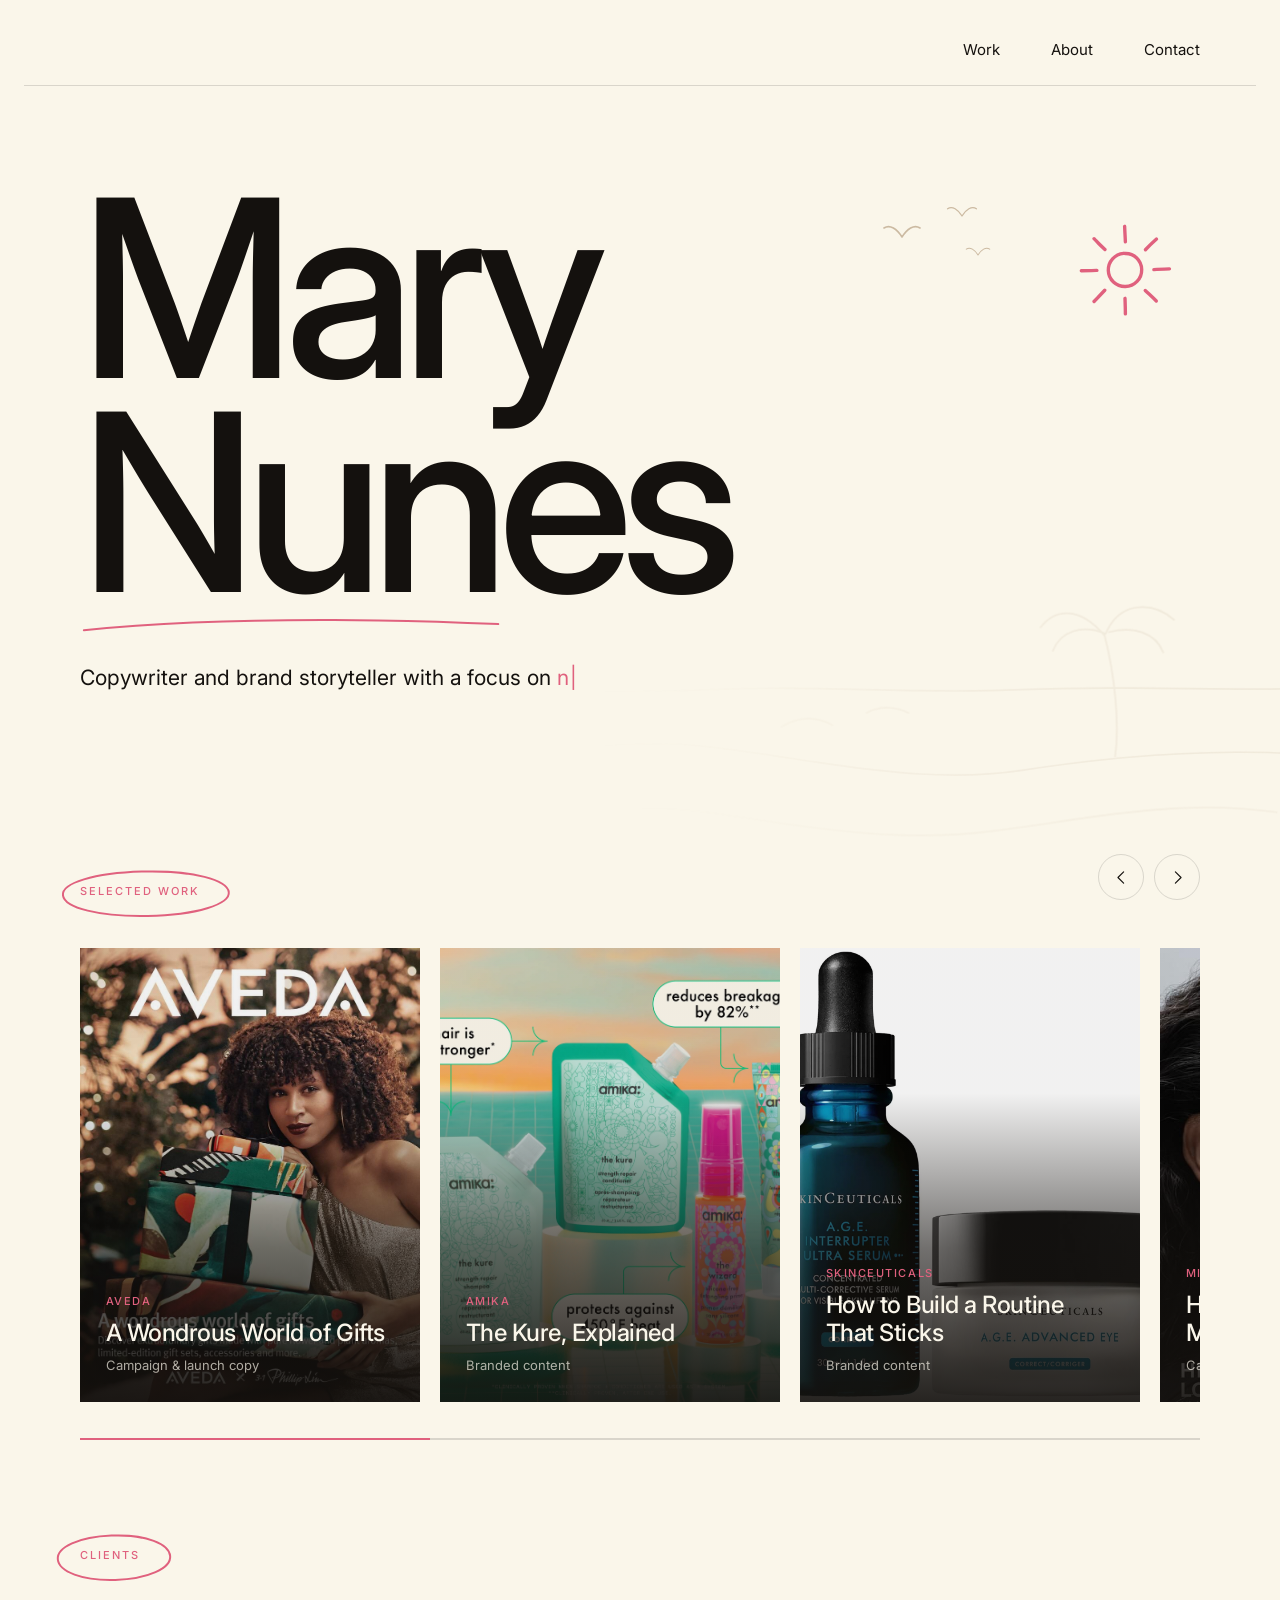
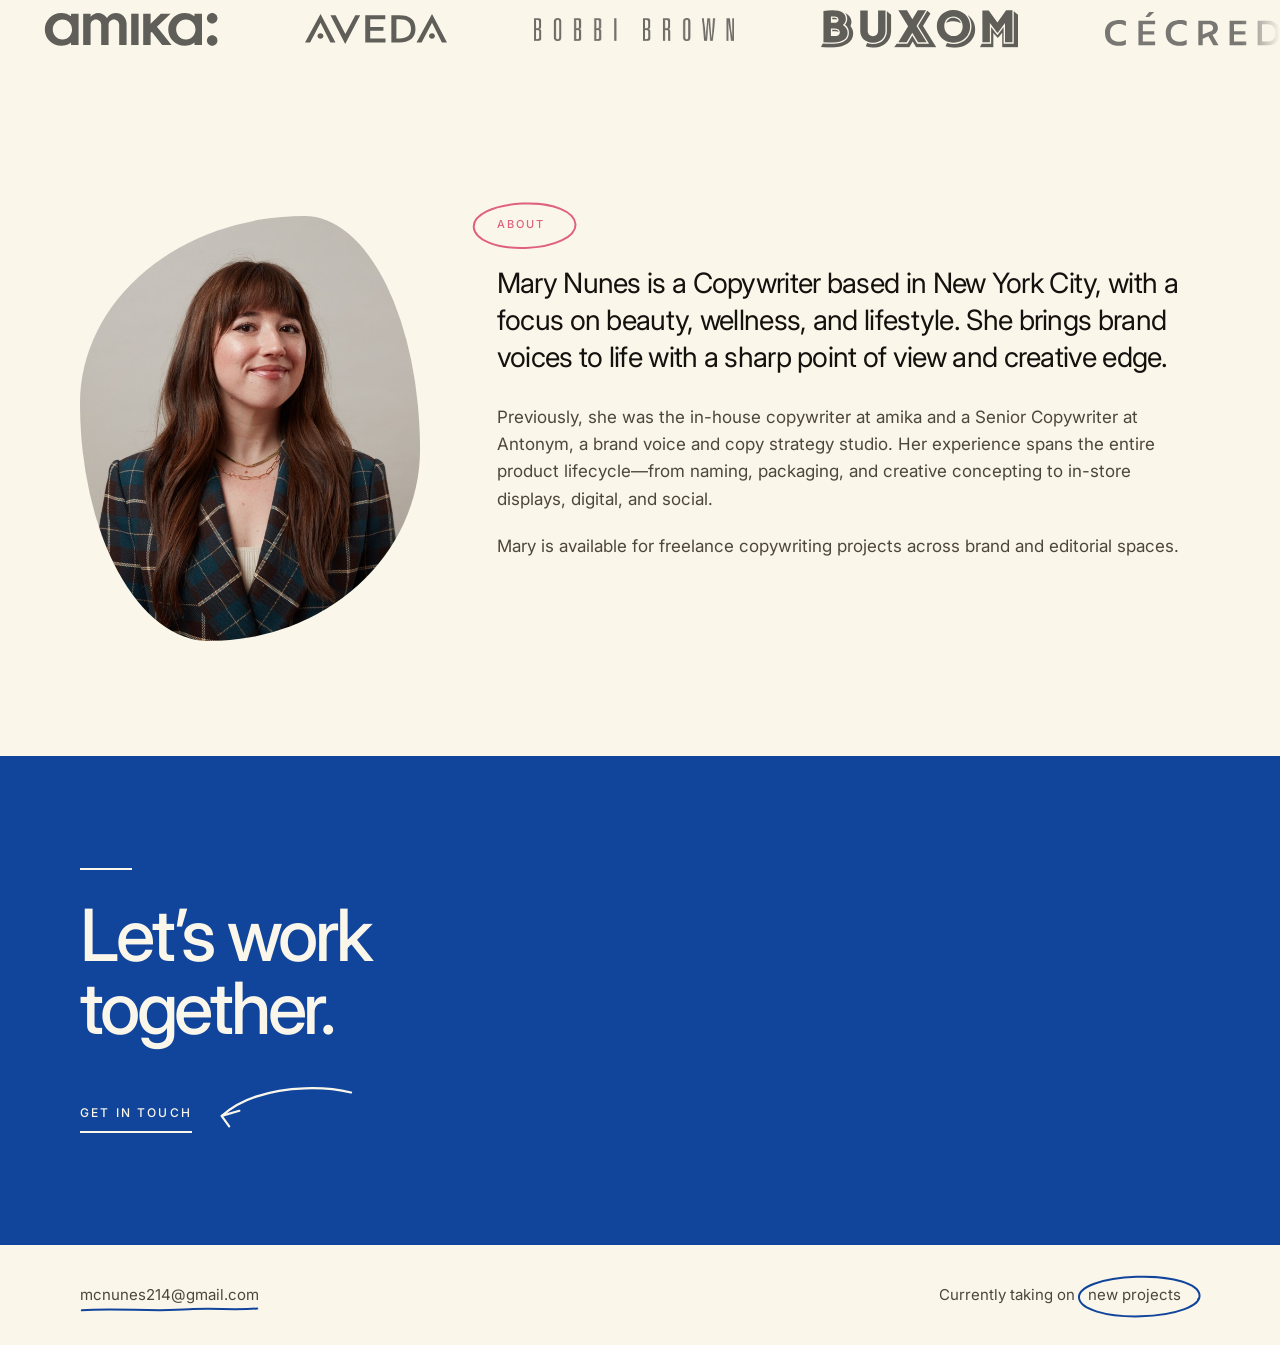
==== commit cdc2dcf6: "Fade landscape toward left text, space birds, and improve carousel image motion" ====
--- a/index.html
+++ b/index.html
@@ -44,8 +44,8 @@
       position: absolute; z-index: -1; pointer-events: none;
       width: min(112vw, 1320px); height: auto; right: -10%; top: 50%;
       color: var(--sketch-tan); opacity: 0.28; overflow: visible;
-      -webkit-mask-image: linear-gradient(to bottom, transparent 0%, rgba(0, 0, 0, 0.04) 30%, rgba(0, 0, 0, 0.25) 48%, #000 68%, #000 82%, transparent 100%);
-      mask-image: linear-gradient(to bottom, transparent 0%, rgba(0, 0, 0, 0.04) 30%, rgba(0, 0, 0, 0.25) 48%, #000 68%, #000 82%, transparent 100%);
+      -webkit-mask-image: linear-gradient(to right, transparent 0%, transparent 38%, rgba(0, 0, 0, 0.08) 53%, rgba(0, 0, 0, 0.45) 72%, #000 95%);
+      mask-image: linear-gradient(to right, transparent 0%, transparent 38%, rgba(0, 0, 0, 0.08) 53%, rgba(0, 0, 0, 0.45) 72%, #000 95%);
     }
     .hero-landscape path {
       fill: none; stroke: currentColor; stroke-width: 1.65;
@@ -57,18 +57,18 @@
     [data-track]::-webkit-scrollbar { display: none; }
     #work-track > a > img {
       transform-origin: center;
-      animation: work-image-drift 20s ease-in-out infinite alternate;
-      animation-play-state: paused;
-    }
-    #work-track > a:nth-child(even) > img { animation-delay: -7s; }
+      animation: work-image-drift 12s ease-in-out infinite alternate;
+      animation-play-state: running;
+    }
+    #work-track > a:nth-child(even) > img { animation-delay: -4s; }
     @keyframes work-image-drift {
-      from { transform: scale(1.015); }
-      to { transform: scale(1.055); }
+      from { transform: scale(1.025) translateX(-0.4%); }
+      to { transform: scale(1.105) translateX(0.4%); }
     }
     .hero-birds {
       position: absolute; pointer-events: none; overflow: visible;
       top: clamp(-0.75rem, 0.5vw, 0.5rem);
-      right: calc(var(--gutter) + clamp(84px, 12.74vw, 150px) - 16px);
+      right: calc(var(--gutter) + clamp(84px, 12.74vw, 150px) + clamp(20px, 3vw, 42px));
       width: clamp(80px, 13vw, 150px); height: auto;
       color: var(--sketch-tan); opacity: 0.65;
     }
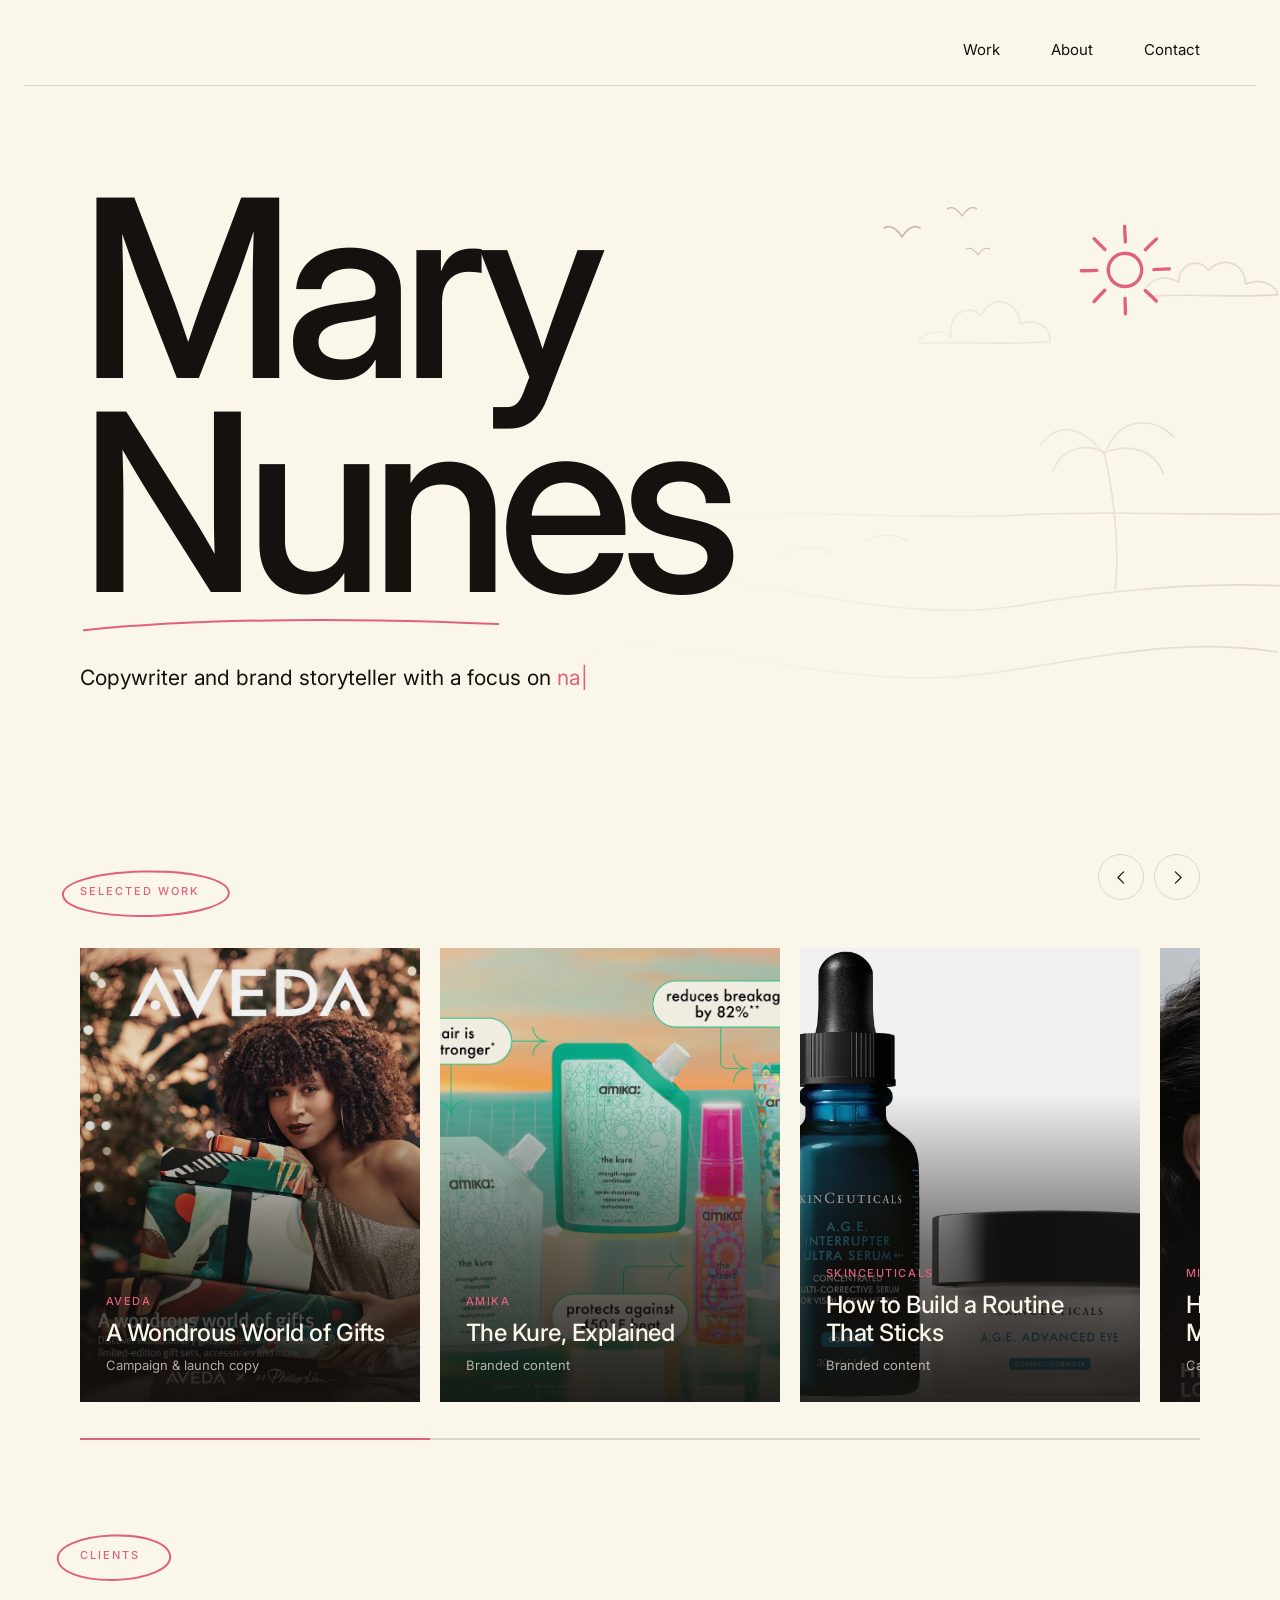
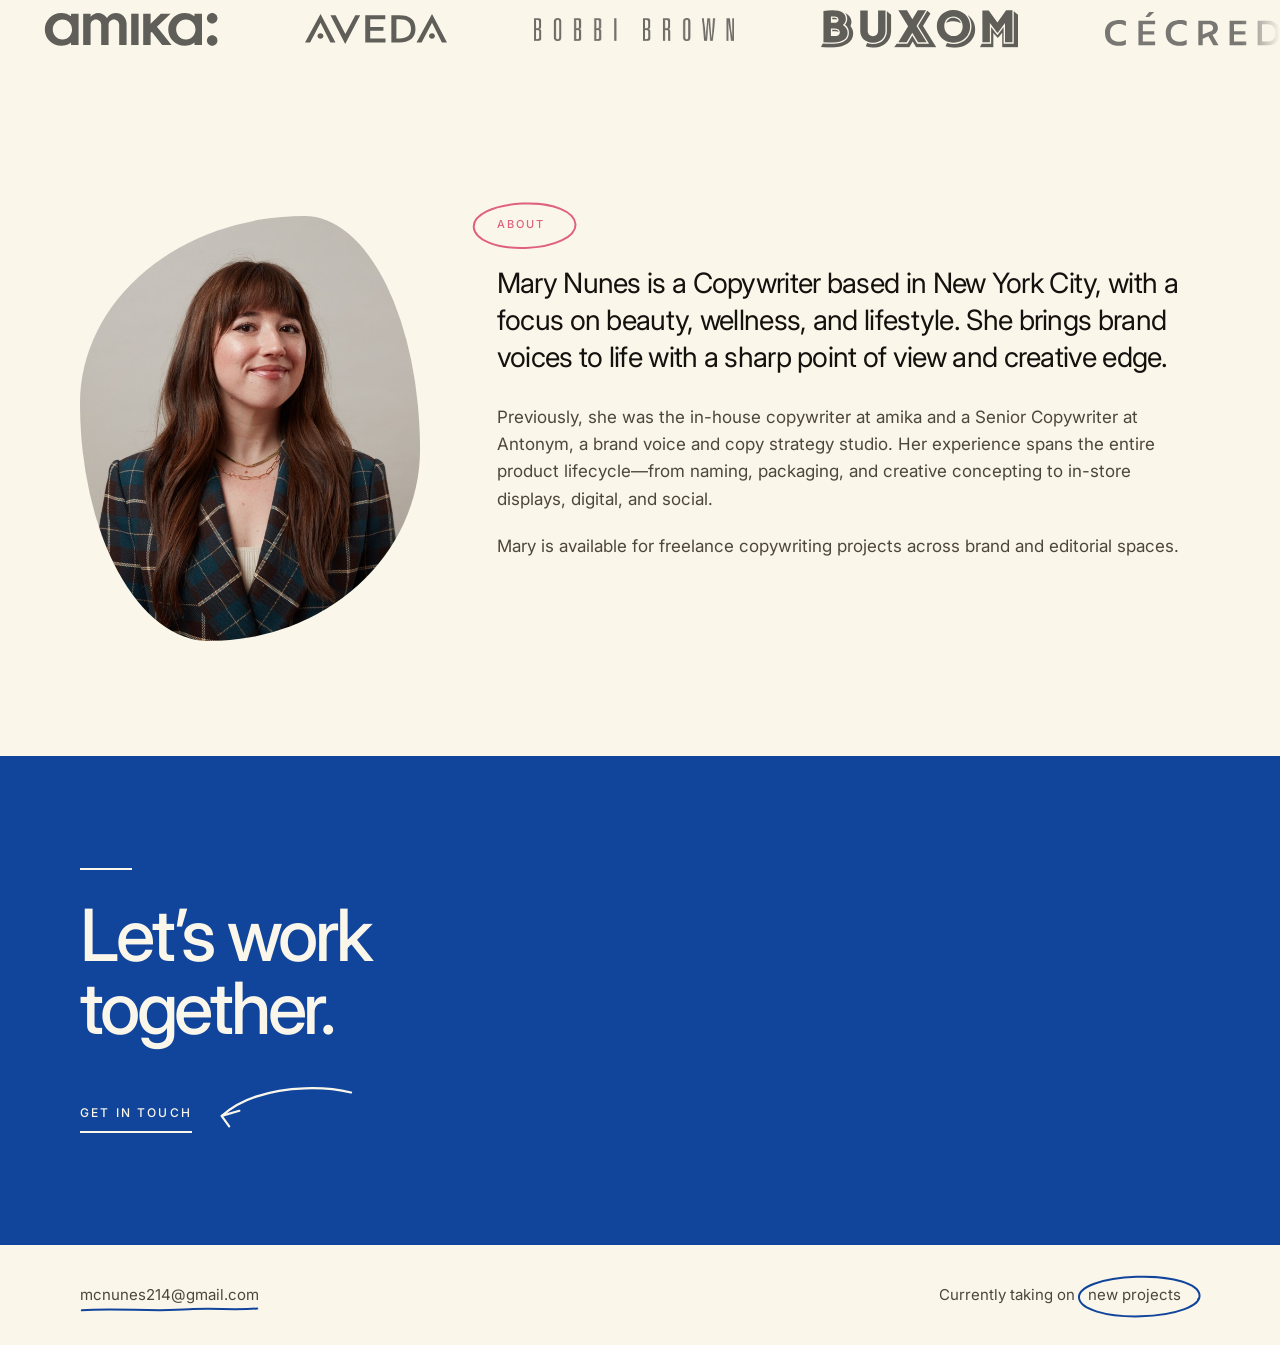
==== commit 770dc1f7: "Fill open right hero area with taller landscape and one horizontal fade" ====
--- a/index.html
+++ b/index.html
@@ -42,8 +42,8 @@
     svg[data-doodle] path { fill: none; stroke: currentColor; stroke-width: 2; stroke-linecap: round; stroke-linejoin: round; }
     .hero-landscape {
       position: absolute; z-index: -1; pointer-events: none;
-      width: min(112vw, 1320px); height: auto; right: -10%; top: 50%;
-      color: var(--sketch-tan); opacity: 0.28; overflow: visible;
+      width: min(112vw, 1320px); height: clamp(320px, 42vw, 580px); right: -10%; top: 10%;
+      color: var(--sketch-tan); opacity: 0.34; overflow: visible;
       -webkit-mask-image: linear-gradient(to right, transparent 0%, transparent 38%, rgba(0, 0, 0, 0.08) 53%, rgba(0, 0, 0, 0.45) 72%, #000 95%);
       mask-image: linear-gradient(to right, transparent 0%, transparent 38%, rgba(0, 0, 0, 0.08) 53%, rgba(0, 0, 0, 0.45) 72%, #000 95%);
     }
@@ -52,7 +52,7 @@
       stroke-linecap: round; stroke-linejoin: round; vector-effect: non-scaling-stroke;
     }
     @media (max-width: 640px) {
-      .hero-landscape { width: 160%; right: -32%; top: 48%; opacity: 0.22; }
+      .hero-landscape { width: 160%; height: 310px; right: -32%; top: 18%; opacity: 0.22; }
     }
     [data-track]::-webkit-scrollbar { display: none; }
     #work-track > a > img {
@@ -109,20 +109,12 @@
 
   <section data-screen-label="Hero" style="padding-top: clamp(3rem, 8vw, 6rem); padding-bottom: clamp(2.5rem, 6vw, 4.5rem)">
     <div style="position: relative; isolation: isolate; max-width: var(--shell); margin-inline: auto; padding-inline: var(--gutter)">
-      <svg class="hero-landscape" id="hero-landscape" viewBox="0 0 850 310" aria-hidden="true" focusable="false">
-        <defs>
-          <linearGradient id="landscape-fade">
-            <stop offset="0" stop-color="white" stop-opacity="0.15"></stop>
-            <stop offset="0.25" stop-color="white" stop-opacity="0.65"></stop>
-            <stop offset="0.55" stop-color="white"></stop>
-            <stop offset="1" stop-color="white" stop-opacity="0.4"></stop>
-          </linearGradient>
-          <mask id="landscape-mask"><rect width="850" height="310" fill="url(#landscape-fade)"></rect></mask>
-        </defs>
-        <g mask="url(#landscape-mask)">
+      <svg class="hero-landscape" id="hero-landscape" viewBox="0 0 850 310" preserveAspectRatio="none" aria-hidden="true" focusable="false">
+        <g>
+          <path data-landscape-clouds d="M554 61 C561 55 569 55 575 60 C571 47 585 39 594 47 C600 34 618 38 619 52 C629 48 639 54 638 62 C616 64 583 62 554 63 M700 31 C706 24 714 24 721 28 C721 17 734 13 740 21 C751 11 765 19 764 29 C773 25 783 29 785 35 C760 37 731 34 700 36"></path>
         <path data-landscape-line d="M20 166 C44 164.333 67.667 163.667 90.926 163.444 C114.185 163.222 137.037 163.444 159.407 163.556 C181.778 163.667 203.667 163.667 225 163 C248 162.333 270 162.333 291.556 162.519 C313.111 162.704 334.222 163.074 355.444 163.148 C376.667 163.222 398 163 420 162 C443.333 161 465.889 161 488.074 161.333 C510.259 161.667 532.074 162.333 553.926 162.667 C575.778 163 597.667 163 620 162 C643.333 161 666.333 160.889 689.333 161.037 C712.333 161.185 735.333 161.593 758.667 161.63 C782 161.667 805.667 161.333 830 160" data-morph-values="M20 166 C44 164.333 67.667 163.667 90.926 163.444 C114.185 163.222 137.037 163.444 159.407 163.556 C181.778 163.667 203.667 163.667 225 163 C248 162.333 270 162.333 291.556 162.519 C313.111 162.704 334.222 163.074 355.444 163.148 C376.667 163.222 398 163 420 162 C443.333 161 465.889 161 488.074 161.333 C510.259 161.667 532.074 162.333 553.926 162.667 C575.778 163 597.667 163 620 162 C643.333 161 666.333 160.889 689.333 161.037 C712.333 161.185 735.333 161.593 758.667 161.63 C782 161.667 805.667 161.333 830 160;M20 166 C44 164.333 67.667 163.667 90.926 163.444 C114.185 163.222 137.037 163.444 159.407 163.556 C181.778 163.667 203.667 163.667 225 163 C248 162.333 270 162.333 291.556 162.519 C313.111 162.704 334.222 163.074 355.444 163.148 C376.667 163.222 398 163 420 162 C443.333 161 465.889 161 488.074 161.333 C510.259 161.667 532.074 162.333 553.926 162.667 C575.778 163 597.667 163 620 162 C643.333 161 666.333 160.889 689.333 161.037 C712.333 161.185 735.333 161.593 758.667 161.63 C782 161.667 805.667 161.333 830 160;M20 190 C41.667 183.333 61.444 173 81.593 160.37 C101.741 147.741 122.259 132.815 145.407 116.963 C168.556 101.111 194.333 84.333 225 68 C234 74.667 250.778 86.889 271.778 101.074 C292.778 115.259 318 131.407 343.889 145.926 C369.778 160.444 396.333 173.333 420 181 C438 168 458.444 151.333 480.296 133.704 C502.148 116.074 525.407 97.481 549.037 80.63 C572.667 63.778 596.667 48.667 620 38 C638 54.667 658.667 73.778 681.111 92.556 C703.556 111.333 727.778 129.778 752.889 145.111 C778 160.444 804 172.667 830 179;M20 190 C41.667 183.333 61.444 173 81.593 160.37 C101.741 147.741 122.259 132.815 145.407 116.963 C168.556 101.111 194.333 84.333 225 68 C234 74.667 250.778 86.889 271.778 101.074 C292.778 115.259 318 131.407 343.889 145.926 C369.778 160.444 396.333 173.333 420 181 C438 168 458.444 151.333 480.296 133.704 C502.148 116.074 525.407 97.481 549.037 80.63 C572.667 63.778 596.667 48.667 620 38 C638 54.667 658.667 73.778 681.111 92.556 C703.556 111.333 727.778 129.778 752.889 145.111 C778 160.444 804 172.667 830 179;M20 193 C39 186 59.444 174.778 81.148 163.259 C102.852 151.741 125.815 139.926 149.852 131.741 C173.889 123.556 199 119 225 122 C248.667 125 270.222 134.222 291.111 144.926 C312 155.63 332.222 167.815 353.222 176.741 C374.222 185.667 396 191.333 420 189 C443 186.667 464.889 177.778 486.519 167.259 C508.148 156.741 529.519 144.593 551.481 135.741 C573.444 126.889 596 121.333 620 124 C643.333 126.667 666.556 134.111 689.778 142.593 C713 151.074 736.222 160.593 759.556 167.407 C782.889 174.222 806.333 178.333 830 176;M20 193 C39 186 59.444 174.778 81.148 163.259 C102.852 151.741 125.815 139.926 149.852 131.741 C173.889 123.556 199 119 225 122 C248.667 125 270.222 134.222 291.111 144.926 C312 155.63 332.222 167.815 353.222 176.741 C374.222 185.667 396 191.333 420 189 C443 186.667 464.889 177.778 486.519 167.259 C508.148 156.741 529.519 144.593 551.481 135.741 C573.444 126.889 596 121.333 620 124 C643.333 126.667 666.556 134.111 689.778 142.593 C713 151.074 736.222 160.593 759.556 167.407 C782.889 174.222 806.333 178.333 830 176;M20 195 C46.667 172.667 69.778 157.556 91.593 148.519 C113.407 139.481 133.926 136.519 155.407 138.481 C176.889 140.444 199.333 147.333 225 158 C250 168.667 272 178.667 292.889 185.444 C313.778 192.222 333.556 195.778 354.111 193.556 C374.667 191.333 396 183.333 420 167 C444 150.667 466.556 137 488.519 127.593 C510.481 118.185 531.852 113.037 553.481 113.741 C575.111 114.444 597 121 620 135 C642.667 149.333 665.222 161.111 688 169.037 C710.778 176.963 733.778 181.037 757.333 179.963 C780.889 178.889 805 172.667 830 160;M20 195 C46.667 172.667 69.778 157.556 91.593 148.519 C113.407 139.481 133.926 136.519 155.407 138.481 C176.889 140.444 199.333 147.333 225 158 C250 168.667 272 178.667 292.889 185.444 C313.778 192.222 333.556 195.778 354.111 193.556 C374.667 191.333 396 183.333 420 167 C444 150.667 466.556 137 488.519 127.593 C510.481 118.185 531.852 113.037 553.481 113.741 C575.111 114.444 597 121 620 135 C642.667 149.333 665.222 161.111 688 169.037 C710.778 176.963 733.778 181.037 757.333 179.963 C780.889 178.889 805 172.667 830 160;M20 205 C70 204 130 206 180 205 C181 180 179 134 180 110 C201 108 240 111 260 110 C261 143 259 177 260 205 C310 204 365 206 420 205 C421 161 419 109 420 70 C440 69 466 71 485 70 C486 113 484 167 485 205 C540 206 602 204 650 205 C651 176 649 141 650 115 C671 114 704 116 725 115 C726 145 724 178 725 205;M20 205 C70 204 130 206 180 205 C181 180 179 134 180 110 C201 108 240 111 260 110 C261 143 259 177 260 205 C310 204 365 206 420 205 C421 161 419 109 420 70 C440 69 466 71 485 70 C486 113 484 167 485 205 C540 206 602 204 650 205 C651 176 649 141 650 115 C671 114 704 116 725 115 C726 145 724 178 725 205;M20 166 C44 164.333 67.667 163.667 90.926 163.444 C114.185 163.222 137.037 163.444 159.407 163.556 C181.778 163.667 203.667 163.667 225 163 C248 162.333 270 162.333 291.556 162.519 C313.111 162.704 334.222 163.074 355.444 163.148 C376.667 163.222 398 163 420 162 C443.333 161 465.889 161 488.074 161.333 C510.259 161.667 532.074 162.333 553.926 162.667 C575.778 163 597.667 163 620 162 C643.333 161 666.333 160.889 689.333 161.037 C712.333 161.185 735.333 161.593 758.667 161.63 C782 161.667 805.667 161.333 830 160"></path>
         <path data-landscape-line d="M20 208 C42.667 207 65.222 208.333 87.815 210.259 C110.407 212.185 133.037 214.704 155.852 216.074 C178.667 217.444 201.667 217.667 225 215 C247 212.333 268.778 208.778 290.444 205.519 C312.111 202.259 333.667 199.296 355.222 197.815 C376.778 196.333 398.333 196.333 420 199 C442.667 201.667 465.111 205.333 487.407 208.667 C509.704 212 531.852 215 553.926 216.333 C576 217.667 598 217.333 620 214 C641.667 210.667 664.222 207.778 687.333 205.704 C710.444 203.63 734.111 202.37 758 202.296 C781.889 202.222 806 203.333 830 206" data-morph-values="M20 208 C42.667 207 65.222 208.333 87.815 210.259 C110.407 212.185 133.037 214.704 155.852 216.074 C178.667 217.444 201.667 217.667 225 215 C247 212.333 268.778 208.778 290.444 205.519 C312.111 202.259 333.667 199.296 355.222 197.815 C376.778 196.333 398.333 196.333 420 199 C442.667 201.667 465.111 205.333 487.407 208.667 C509.704 212 531.852 215 553.926 216.333 C576 217.667 598 217.333 620 214 C641.667 210.667 664.222 207.778 687.333 205.704 C710.444 203.63 734.111 202.37 758 202.296 C781.889 202.222 806 203.333 830 206;M20 208 C42.667 207 65.222 208.333 87.815 210.259 C110.407 212.185 133.037 214.704 155.852 216.074 C178.667 217.444 201.667 217.667 225 215 C247 212.333 268.778 208.778 290.444 205.519 C312.111 202.259 333.667 199.296 355.222 197.815 C376.778 196.333 398.333 196.333 420 199 C442.667 201.667 465.111 205.333 487.407 208.667 C509.704 212 531.852 215 553.926 216.333 C576 217.667 598 217.333 620 214 C641.667 210.667 664.222 207.778 687.333 205.704 C710.444 203.63 734.111 202.37 758 202.296 C781.889 202.222 806 203.333 830 206;M20 235 C44.667 225 67.778 212.222 90.259 199.222 C112.741 186.222 134.593 173 156.741 162.111 C178.889 151.222 201.333 142.667 225 139 C245.667 143.667 266.333 154.333 287.333 166.222 C308.333 178.111 329.667 191.222 351.667 200.778 C373.667 210.333 396.333 216.333 420 214 C442.333 211 464.667 200.667 486.963 187.704 C509.259 174.741 531.519 159.148 553.704 145.63 C575.889 132.111 598 120.667 620 116 C643 125.667 666.111 139.556 689.333 154.296 C712.556 169.037 735.889 184.63 759.333 197.704 C782.778 210.778 806.333 221.333 830 226;M20 235 C44.667 225 67.778 212.222 90.259 199.222 C112.741 186.222 134.593 173 156.741 162.111 C178.889 151.222 201.333 142.667 225 139 C245.667 143.667 266.333 154.333 287.333 166.222 C308.333 178.111 329.667 191.222 351.667 200.778 C373.667 210.333 396.333 216.333 420 214 C442.333 211 464.667 200.667 486.963 187.704 C509.259 174.741 531.519 159.148 553.704 145.63 C575.889 132.111 598 120.667 620 116 C643 125.667 666.111 139.556 689.333 154.296 C712.556 169.037 735.889 184.63 759.333 197.704 C782.778 210.778 806.333 221.333 830 226;M20 237 C44 236 66.556 231.444 88.704 225.63 C110.852 219.815 132.593 212.741 154.963 206.704 C177.333 200.667 200.333 195.667 225 194 C249 192.333 270.778 195.667 291.778 201.074 C312.778 206.481 333 213.963 353.889 220.593 C374.778 227.222 396.333 233 420 235 C443.333 237 465.667 233.667 487.63 228.185 C509.593 222.704 531.185 215.074 553.037 208.481 C574.889 201.889 597 196.333 620 195 C644 193.667 667.333 196.111 690.444 199.926 C713.556 203.741 736.444 208.926 759.556 213.074 C782.667 217.222 806 220.333 830 220;M20 237 C44 236 66.556 231.444 88.704 225.63 C110.852 219.815 132.593 212.741 154.963 206.704 C177.333 200.667 200.333 195.667 225 194 C249 192.333 270.778 195.667 291.778 201.074 C312.778 206.481 333 213.963 353.889 220.593 C374.778 227.222 396.333 233 420 235 C443.333 237 465.667 233.667 487.63 228.185 C509.593 222.704 531.185 215.074 553.037 208.481 C574.889 201.889 597 196.333 620 195 C644 193.667 667.333 196.111 690.444 199.926 C713.556 203.741 736.444 208.926 759.556 213.074 C782.667 217.222 806 220.333 830 220;M20 235 C44.333 228.667 66.667 221.667 88.481 215.852 C110.296 210.037 131.593 205.407 153.852 203.815 C176.111 202.222 199.333 203.667 225 210 C250 216.333 272.111 223.333 293.111 228.444 C314.111 233.556 334 236.778 354.556 235.556 C375.111 234.333 396.333 228.667 420 216 C443.667 203.333 466 194.667 487.852 189.63 C509.704 184.593 531.074 183.185 552.815 185.037 C574.556 186.889 596.667 192 620 200 C643.333 208 666.556 214.667 689.778 219.074 C713 223.481 736.222 225.63 759.556 224.593 C782.889 223.556 806.333 219.333 830 211;M20 235 C44.333 228.667 66.667 221.667 88.481 215.852 C110.296 210.037 131.593 205.407 153.852 203.815 C176.111 202.222 199.333 203.667 225 210 C250 216.333 272.111 223.333 293.111 228.444 C314.111 233.556 334 236.778 354.556 235.556 C375.111 234.333 396.333 228.667 420 216 C443.667 203.333 466 194.667 487.852 189.63 C509.704 184.593 531.074 183.185 552.815 185.037 C574.556 186.889 596.667 192 620 200 C643.333 208 666.556 214.667 689.778 219.074 C713 223.481 736.222 225.63 759.556 224.593 C782.889 223.556 806.333 219.333 830 211;M20 239 C43.333 238 66 238 88.481 238.333 C110.963 238.667 133.259 239.333 155.852 239.667 C178.444 240 201.333 240 225 239 C248.333 238 269.889 237.889 290.889 238.111 C311.889 238.333 332.333 238.889 353.444 239.222 C374.556 239.556 396.333 239.667 420 239 C443.333 238.333 465.444 238.222 487.185 238.333 C508.926 238.444 530.296 238.778 552.148 239 C574 239.222 596.333 239.333 620 239 C643.333 238.333 666.333 238.444 689.333 238.778 C712.333 239.111 735.333 239.667 758.667 239.889 C782 240.111 805.667 240 830 239;M20 239 C43.333 238 66 238 88.481 238.333 C110.963 238.667 133.259 239.333 155.852 239.667 C178.444 240 201.333 240 225 239 C248.333 238 269.889 237.889 290.889 238.111 C311.889 238.333 332.333 238.889 353.444 239.222 C374.556 239.556 396.333 239.667 420 239 C443.333 238.333 465.444 238.222 487.185 238.333 C508.926 238.444 530.296 238.778 552.148 239 C574 239.222 596.333 239.333 620 239 C643.333 238.333 666.333 238.444 689.333 238.778 C712.333 239.111 735.333 239.667 758.667 239.889 C782 240.111 805.667 240 830 239;M20 208 C42.667 207 65.222 208.333 87.815 210.259 C110.407 212.185 133.037 214.704 155.852 216.074 C178.667 217.444 201.667 217.667 225 215 C247 212.333 268.778 208.778 290.444 205.519 C312.111 202.259 333.667 199.296 355.222 197.815 C376.778 196.333 398.333 196.333 420 199 C442.667 201.667 465.111 205.333 487.407 208.667 C509.704 212 531.852 215 553.926 216.333 C576 217.667 598 217.333 620 214 C641.667 210.667 664.222 207.778 687.333 205.704 C710.444 203.63 734.111 202.37 758 202.296 C781.889 202.222 806 203.333 830 206"></path>
-        <path data-landscape-line d="M66 249 C87.667 246.333 107.889 246.889 127.519 248.444 C147.148 250 166.185 252.556 185.481 253.889 C204.778 255.222 224.333 255.333 245 252 C265.667 248.667 285.889 245.444 305.889 242.963 C325.889 240.481 345.667 238.741 365.444 238.37 C385.222 238 405 239 425 242 C444.667 245 464.111 248.111 483.556 250.63 C503 253.148 522.444 255.074 542.111 255.704 C561.778 256.333 581.667 255.667 602 253 C623 250.333 643.111 247.111 662.963 244.333 C682.815 241.556 702.407 239.222 722.37 238.333 C742.333 237.444 762.667 238 784 241" data-morph-values="M66 249 C87.667 246.333 107.889 246.889 127.519 248.444 C147.148 250 166.185 252.556 185.481 253.889 C204.778 255.222 224.333 255.333 245 252 C265.667 248.667 285.889 245.444 305.889 242.963 C325.889 240.481 345.667 238.741 365.444 238.37 C385.222 238 405 239 425 242 C444.667 245 464.111 248.111 483.556 250.63 C503 253.148 522.444 255.074 542.111 255.704 C561.778 256.333 581.667 255.667 602 253 C623 250.333 643.111 247.111 662.963 244.333 C682.815 241.556 702.407 239.222 722.37 238.333 C742.333 237.444 762.667 238 784 241;M66 249 C87.667 246.333 107.889 246.889 127.519 248.444 C147.148 250 166.185 252.556 185.481 253.889 C204.778 255.222 224.333 255.333 245 252 C265.667 248.667 285.889 245.444 305.889 242.963 C325.889 240.481 345.667 238.741 365.444 238.37 C385.222 238 405 239 425 242 C444.667 245 464.111 248.111 483.556 250.63 C503 253.148 522.444 255.074 542.111 255.704 C561.778 256.333 581.667 255.667 602 253 C623 250.333 643.111 247.111 662.963 244.333 C682.815 241.556 702.407 239.222 722.37 238.333 C742.333 237.444 762.667 238 784 241;M66 261 C86.667 256.333 106 251.333 125.074 246.926 C144.148 242.519 162.963 238.704 182.593 236.407 C202.222 234.111 222.667 233.333 245 235 C266.333 236.667 287 240.111 307.222 243.852 C327.444 247.593 347.222 251.63 366.778 254.481 C386.333 257.333 405.667 259 425 258 C445.667 257.333 465.667 255 485.333 252 C505 249 524.333 245.333 543.667 242 C563 238.667 582.333 235.667 602 234 C623.333 232.667 644 234 664.296 236.519 C684.593 239.037 704.519 242.741 724.37 246.148 C744.222 249.556 764 252.667 784 254;M66 261 C86.667 256.333 106 251.333 125.074 246.926 C144.148 242.519 162.963 238.704 182.593 236.407 C202.222 234.111 222.667 233.333 245 235 C266.333 236.667 287 240.111 307.222 243.852 C327.444 247.593 347.222 251.63 366.778 254.481 C386.333 257.333 405.667 259 425 258 C445.667 257.333 465.667 255 485.333 252 C505 249 524.333 245.333 543.667 242 C563 238.667 582.333 235.667 602 234 C623.333 232.667 644 234 664.296 236.519 C684.593 239.037 704.519 242.741 724.37 246.148 C744.222 249.556 764 252.667 784 254;M66 267 C86 266.333 105 263.222 123.963 259.444 C142.926 255.667 161.852 251.222 181.704 247.889 C201.556 244.556 222.333 242.333 245 243 C266 243.667 286.333 246.778 306.333 250.556 C326.333 254.333 346 258.778 365.667 262.111 C385.333 265.444 405 267.667 425 267 C445.333 266.333 465.111 263.222 484.667 259.333 C504.222 255.444 523.556 250.778 543 247 C562.444 243.222 582 240.333 602 240 C623 239.667 643.444 241.667 663.63 244.407 C683.815 247.148 703.741 250.63 723.704 253.259 C743.667 255.889 763.667 257.667 784 257;M66 267 C86 266.333 105 263.222 123.963 259.444 C142.926 255.667 161.852 251.222 181.704 247.889 C201.556 244.556 222.333 242.333 245 243 C266 243.667 286.333 246.778 306.333 250.556 C326.333 254.333 346 258.778 365.667 262.111 C385.333 265.444 405 267.667 425 267 C445.333 266.333 465.111 263.222 484.667 259.333 C504.222 255.444 523.556 250.778 543 247 C562.444 243.222 582 240.333 602 240 C623 239.667 643.444 241.667 663.63 244.407 C683.815 247.148 703.741 250.63 723.704 253.259 C743.667 255.889 763.667 257.667 784 257;M66 267 C87.333 260 107.222 255.889 126.63 254.111 C146.037 252.333 164.963 252.889 184.37 255.222 C203.778 257.556 223.667 261.667 245 267 C266 272.333 286.111 275.444 305.889 276.296 C325.667 277.148 345.111 275.741 364.778 272.037 C384.444 268.333 404.333 262.333 425 254 C445.667 245.667 465.667 241.222 485.333 239.778 C505 238.333 524.333 239.889 543.667 243.556 C563 247.222 582.333 253 602 260 C622 267 642.111 271.111 662.296 272.667 C682.481 274.222 702.741 273.222 723.037 270 C743.333 266.778 763.667 261.333 784 254;M66 267 C87.333 260 107.222 255.889 126.63 254.111 C146.037 252.333 164.963 252.889 184.37 255.222 C203.778 257.556 223.667 261.667 245 267 C266 272.333 286.111 275.444 305.889 276.296 C325.667 277.148 345.111 275.741 364.778 272.037 C384.444 268.333 404.333 262.333 425 254 C445.667 245.667 465.667 241.222 485.333 239.778 C505 238.333 524.333 239.889 543.667 243.556 C563 247.222 582.333 253 602 260 C622 267 642.111 271.111 662.296 272.667 C682.481 274.222 702.741 273.222 723.037 270 C743.333 266.778 763.667 261.333 784 254;M66 268 C87.667 267 107.889 267 127.519 267.333 C147.148 267.667 166.185 268.333 185.481 268.667 C204.778 269 224.333 269 245 268 C265.667 267 285.889 266.889 305.889 267.111 C325.889 267.333 345.667 267.889 365.444 268.222 C385.222 268.556 405 268.667 425 268 C445 267.333 464.556 267.333 484 267.556 C503.444 267.778 522.778 268.222 542.333 268.444 C561.889 268.667 581.667 268.667 602 268 C623 267 643.111 267 662.963 267.333 C682.815 267.667 702.407 268.333 722.37 268.667 C742.333 269 762.667 269 784 268;M66 268 C87.667 267 107.889 267 127.519 267.333 C147.148 267.667 166.185 268.333 185.481 268.667 C204.778 269 224.333 269 245 268 C265.667 267 285.889 266.889 305.889 267.111 C325.889 267.333 345.667 267.889 365.444 268.222 C385.222 268.556 405 268.667 425 268 C445 267.333 464.556 267.333 484 267.556 C503.444 267.778 522.778 268.222 542.333 268.444 C561.889 268.667 581.667 268.667 602 268 C623 267 643.111 267 662.963 267.333 C682.815 267.667 702.407 268.333 722.37 268.667 C742.333 269 762.667 269 784 268;M66 249 C87.667 246.333 107.889 246.889 127.519 248.444 C147.148 250 166.185 252.556 185.481 253.889 C204.778 255.222 224.333 255.333 245 252 C265.667 248.667 285.889 245.444 305.889 242.963 C325.889 240.481 345.667 238.741 365.444 238.37 C385.222 238 405 239 425 242 C444.667 245 464.111 248.111 483.556 250.63 C503 253.148 522.444 255.074 542.111 255.704 C561.778 256.333 581.667 255.667 602 253 C623 250.333 643.111 247.111 662.963 244.333 C682.815 241.556 702.407 239.222 722.37 238.333 C742.333 237.444 762.667 238 784 241" opacity="0.65"></path>
+        <path data-landscape-line d="M66 249 C87.667 246.333 107.889 246.889 127.519 248.444 C147.148 250 166.185 252.556 185.481 253.889 C204.778 255.222 224.333 255.333 245 252 C265.667 248.667 285.889 245.444 305.889 242.963 C325.889 240.481 345.667 238.741 365.444 238.37 C385.222 238 405 239 425 242 C444.667 245 464.111 248.111 483.556 250.63 C503 253.148 522.444 255.074 542.111 255.704 C561.778 256.333 581.667 255.667 602 253 C623 250.333 643.111 247.111 662.963 244.333 C682.815 241.556 702.407 239.222 722.37 238.333 C742.333 237.444 762.667 238 784 241" data-morph-values="M66 249 C87.667 246.333 107.889 246.889 127.519 248.444 C147.148 250 166.185 252.556 185.481 253.889 C204.778 255.222 224.333 255.333 245 252 C265.667 248.667 285.889 245.444 305.889 242.963 C325.889 240.481 345.667 238.741 365.444 238.37 C385.222 238 405 239 425 242 C444.667 245 464.111 248.111 483.556 250.63 C503 253.148 522.444 255.074 542.111 255.704 C561.778 256.333 581.667 255.667 602 253 C623 250.333 643.111 247.111 662.963 244.333 C682.815 241.556 702.407 239.222 722.37 238.333 C742.333 237.444 762.667 238 784 241;M66 249 C87.667 246.333 107.889 246.889 127.519 248.444 C147.148 250 166.185 252.556 185.481 253.889 C204.778 255.222 224.333 255.333 245 252 C265.667 248.667 285.889 245.444 305.889 242.963 C325.889 240.481 345.667 238.741 365.444 238.37 C385.222 238 405 239 425 242 C444.667 245 464.111 248.111 483.556 250.63 C503 253.148 522.444 255.074 542.111 255.704 C561.778 256.333 581.667 255.667 602 253 C623 250.333 643.111 247.111 662.963 244.333 C682.815 241.556 702.407 239.222 722.37 238.333 C742.333 237.444 762.667 238 784 241;M66 261 C86.667 256.333 106 251.333 125.074 246.926 C144.148 242.519 162.963 238.704 182.593 236.407 C202.222 234.111 222.667 233.333 245 235 C266.333 236.667 287 240.111 307.222 243.852 C327.444 247.593 347.222 251.63 366.778 254.481 C386.333 257.333 405.667 259 425 258 C445.667 257.333 465.667 255 485.333 252 C505 249 524.333 245.333 543.667 242 C563 238.667 582.333 235.667 602 234 C623.333 232.667 644 234 664.296 236.519 C684.593 239.037 704.519 242.741 724.37 246.148 C744.222 249.556 764 252.667 784 254;M66 261 C86.667 256.333 106 251.333 125.074 246.926 C144.148 242.519 162.963 238.704 182.593 236.407 C202.222 234.111 222.667 233.333 245 235 C266.333 236.667 287 240.111 307.222 243.852 C327.444 247.593 347.222 251.63 366.778 254.481 C386.333 257.333 405.667 259 425 258 C445.667 257.333 465.667 255 485.333 252 C505 249 524.333 245.333 543.667 242 C563 238.667 582.333 235.667 602 234 C623.333 232.667 644 234 664.296 236.519 C684.593 239.037 704.519 242.741 724.37 246.148 C744.222 249.556 764 252.667 784 254;M66 267 C86 266.333 105 263.222 123.963 259.444 C142.926 255.667 161.852 251.222 181.704 247.889 C201.556 244.556 222.333 242.333 245 243 C266 243.667 286.333 246.778 306.333 250.556 C326.333 254.333 346 258.778 365.667 262.111 C385.333 265.444 405 267.667 425 267 C445.333 266.333 465.111 263.222 484.667 259.333 C504.222 255.444 523.556 250.778 543 247 C562.444 243.222 582 240.333 602 240 C623 239.667 643.444 241.667 663.63 244.407 C683.815 247.148 703.741 250.63 723.704 253.259 C743.667 255.889 763.667 257.667 784 257;M66 267 C86 266.333 105 263.222 123.963 259.444 C142.926 255.667 161.852 251.222 181.704 247.889 C201.556 244.556 222.333 242.333 245 243 C266 243.667 286.333 246.778 306.333 250.556 C326.333 254.333 346 258.778 365.667 262.111 C385.333 265.444 405 267.667 425 267 C445.333 266.333 465.111 263.222 484.667 259.333 C504.222 255.444 523.556 250.778 543 247 C562.444 243.222 582 240.333 602 240 C623 239.667 643.444 241.667 663.63 244.407 C683.815 247.148 703.741 250.63 723.704 253.259 C743.667 255.889 763.667 257.667 784 257;M66 267 C87.333 260 107.222 255.889 126.63 254.111 C146.037 252.333 164.963 252.889 184.37 255.222 C203.778 257.556 223.667 261.667 245 267 C266 272.333 286.111 275.444 305.889 276.296 C325.667 277.148 345.111 275.741 364.778 272.037 C384.444 268.333 404.333 262.333 425 254 C445.667 245.667 465.667 241.222 485.333 239.778 C505 238.333 524.333 239.889 543.667 243.556 C563 247.222 582.333 253 602 260 C622 267 642.111 271.111 662.296 272.667 C682.481 274.222 702.741 273.222 723.037 270 C743.333 266.778 763.667 261.333 784 254;M66 267 C87.333 260 107.222 255.889 126.63 254.111 C146.037 252.333 164.963 252.889 184.37 255.222 C203.778 257.556 223.667 261.667 245 267 C266 272.333 286.111 275.444 305.889 276.296 C325.667 277.148 345.111 275.741 364.778 272.037 C384.444 268.333 404.333 262.333 425 254 C445.667 245.667 465.667 241.222 485.333 239.778 C505 238.333 524.333 239.889 543.667 243.556 C563 247.222 582.333 253 602 260 C622 267 642.111 271.111 662.296 272.667 C682.481 274.222 702.741 273.222 723.037 270 C743.333 266.778 763.667 261.333 784 254;M66 268 C87.667 267 107.889 267 127.519 267.333 C147.148 267.667 166.185 268.333 185.481 268.667 C204.778 269 224.333 269 245 268 C265.667 267 285.889 266.889 305.889 267.111 C325.889 267.333 345.667 267.889 365.444 268.222 C385.222 268.556 405 268.667 425 268 C445 267.333 464.556 267.333 484 267.556 C503.444 267.778 522.778 268.222 542.333 268.444 C561.889 268.667 581.667 268.667 602 268 C623 267 643.111 267 662.963 267.333 C682.815 267.667 702.407 268.333 722.37 268.667 C742.333 269 762.667 269 784 268;M66 268 C87.667 267 107.889 267 127.519 267.333 C147.148 267.667 166.185 268.333 185.481 268.667 C204.778 269 224.333 269 245 268 C265.667 267 285.889 266.889 305.889 267.111 C325.889 267.333 345.667 267.889 365.444 268.222 C385.222 268.556 405 268.667 425 268 C445 267.333 464.556 267.333 484 267.556 C503.444 267.778 522.778 268.222 542.333 268.444 C561.889 268.667 581.667 268.667 602 268 C623 267 643.111 267 662.963 267.333 C682.815 267.667 702.407 268.333 722.37 268.667 C742.333 269 762.667 269 784 268;M66 249 C87.667 246.333 107.889 246.889 127.519 248.444 C147.148 250 166.185 252.556 185.481 253.889 C204.778 255.222 224.333 255.333 245 252 C265.667 248.667 285.889 245.444 305.889 242.963 C325.889 240.481 345.667 238.741 365.444 238.37 C385.222 238 405 239 425 242 C444.667 245 464.111 248.111 483.556 250.63 C503 253.148 522.444 255.074 542.111 255.704 C561.778 256.333 581.667 255.667 602 253 C623 250.333 643.111 247.111 662.963 244.333 C682.815 241.556 702.407 239.222 722.37 238.333 C742.333 237.444 762.667 238 784 241"></path>
           <g data-scene-opacity="1;1;0;0;0;0;0;0;0;0;1">
             <path d="M680 205 C683 185 680 153 673 126 M673 127 C657 108 641 110 632 122 M674 126 C683 105 704 105 718 117 M674 126 C659 120 645 124 640 137 M676 125 C691 121 706 125 711 138"></path>
             <path d="M465 186 C477 179 488 179 498 185 M520 177 C529 172 539 173 547 177"></path>
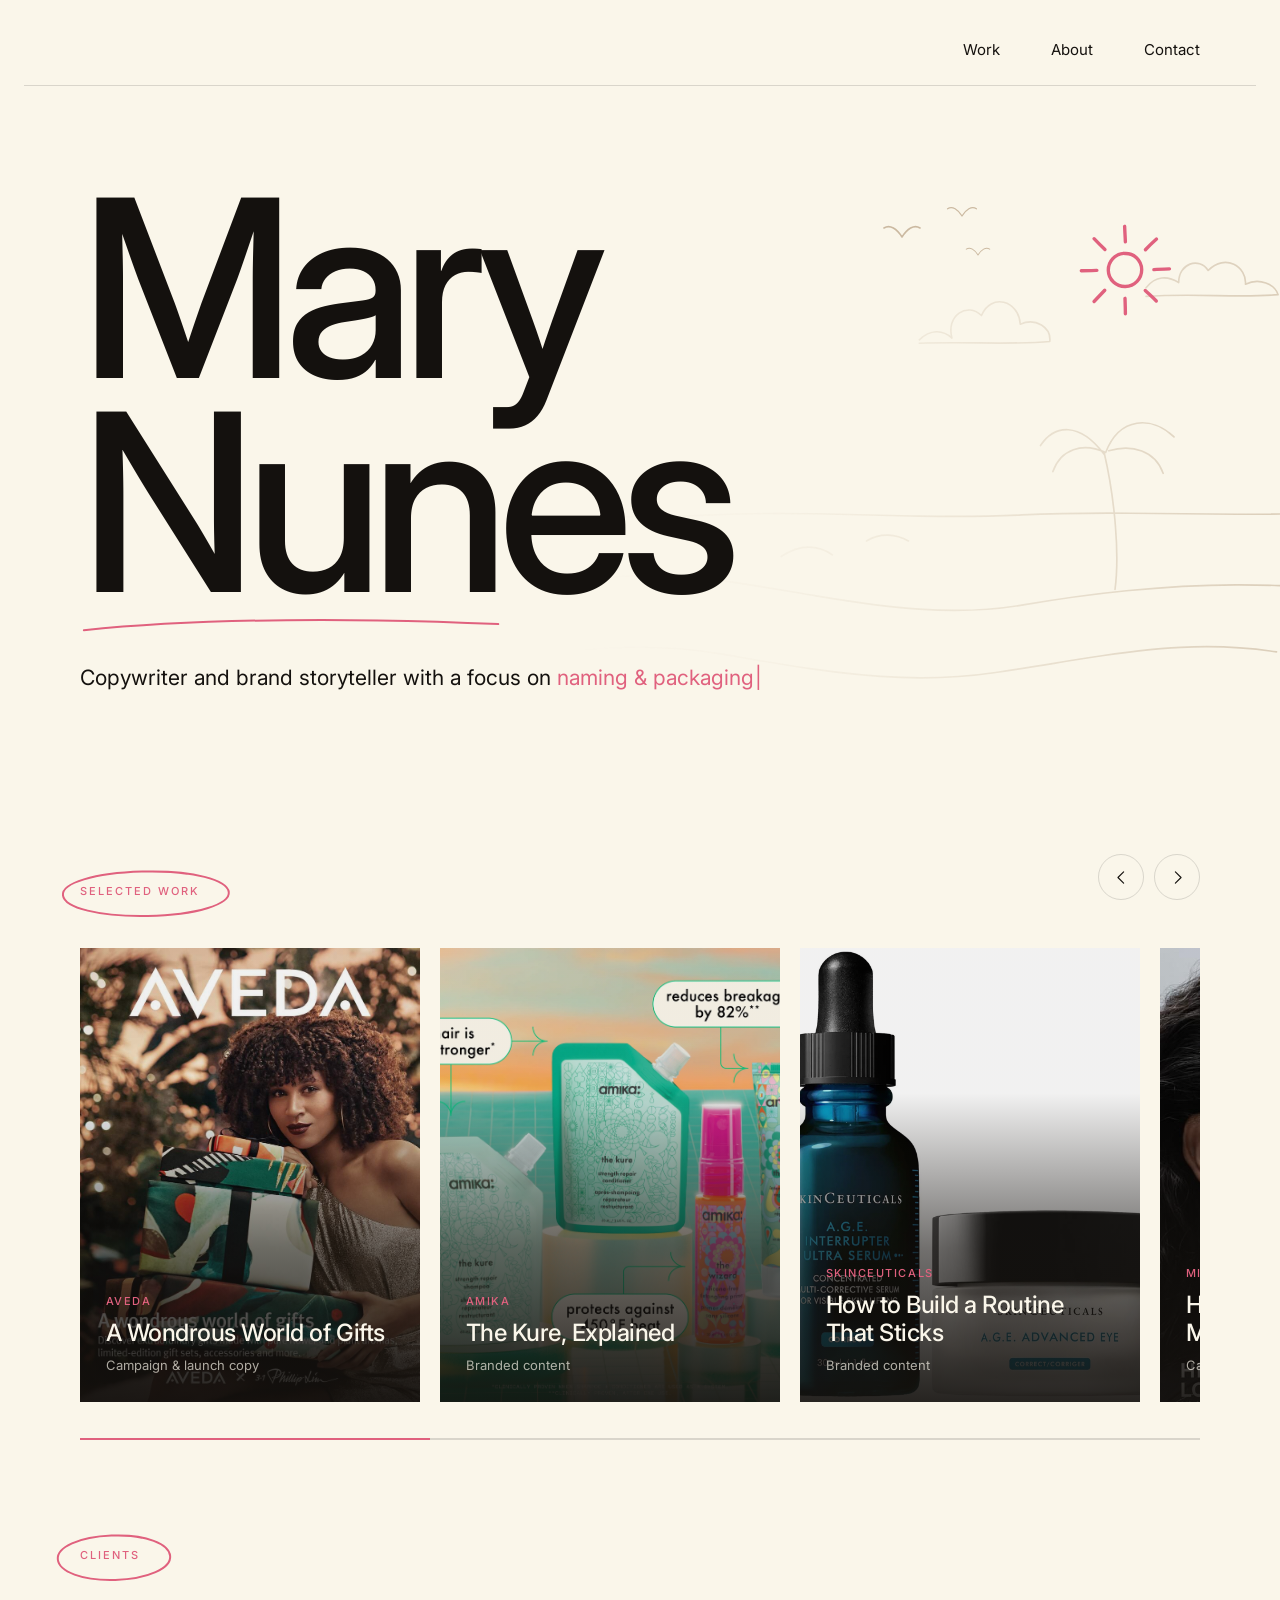
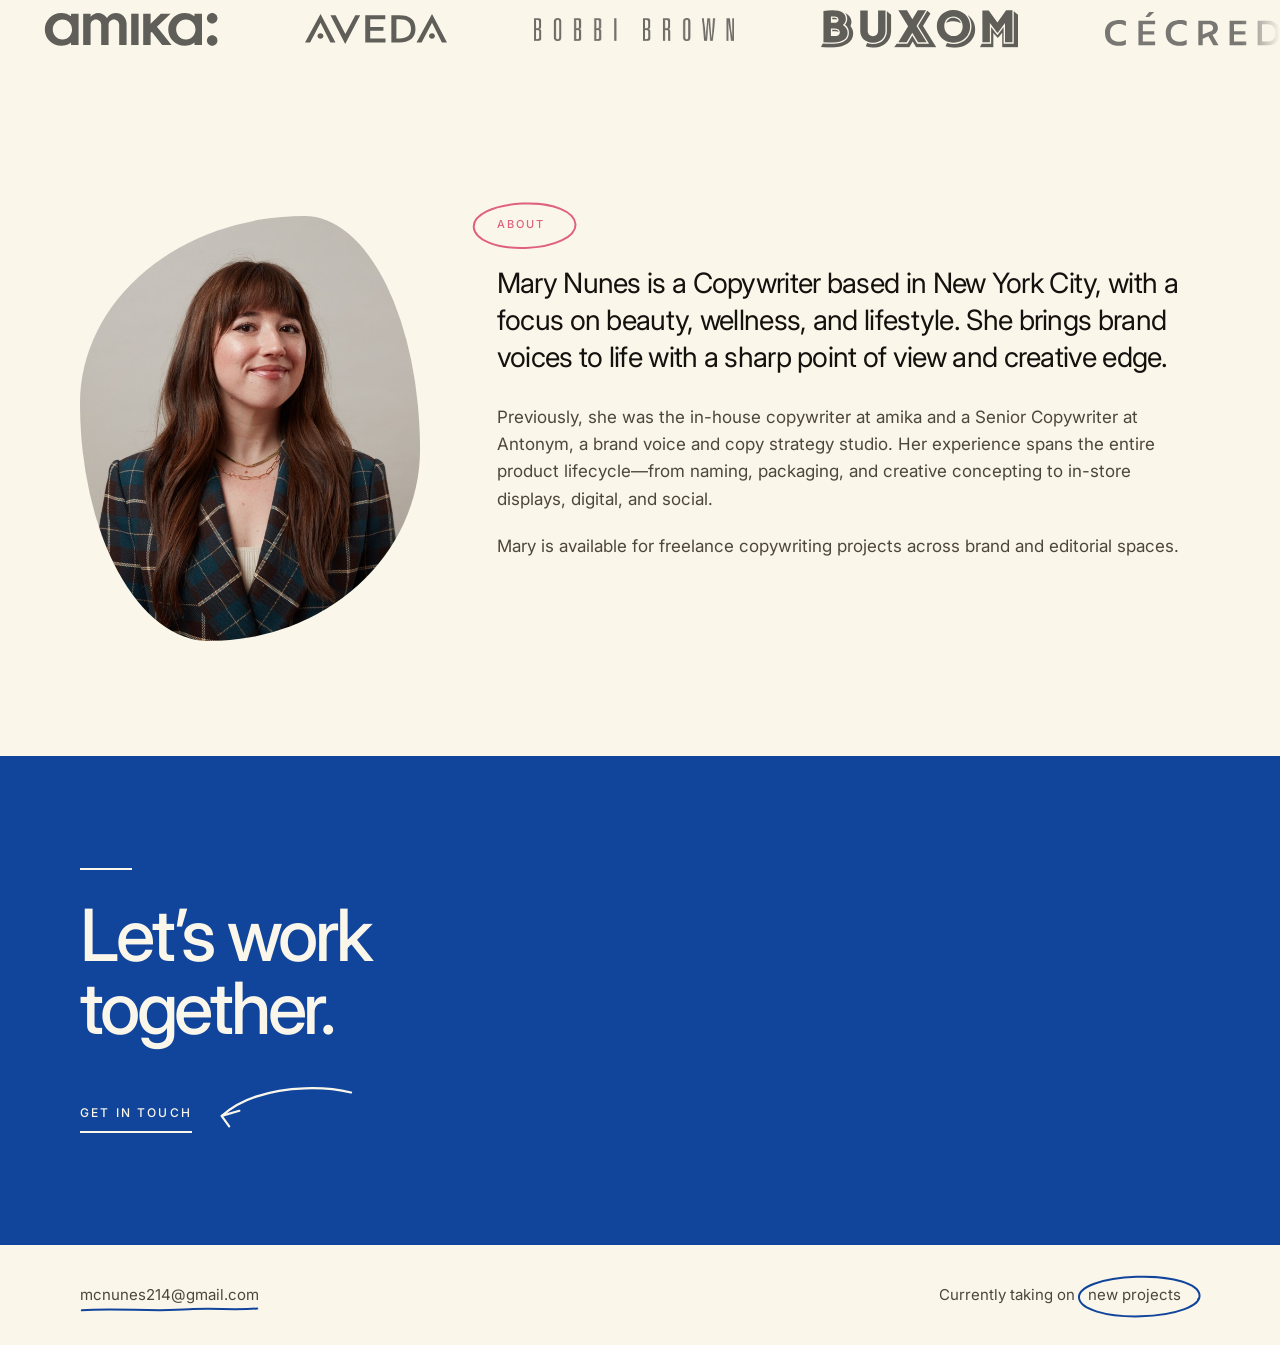
==== commit 222848fb: "Slightly increase tan landscape visibility while preserving the text fade" ====
--- a/index.html
+++ b/index.html
@@ -43,7 +43,7 @@
     .hero-landscape {
       position: absolute; z-index: -1; pointer-events: none;
       width: min(112vw, 1320px); height: clamp(320px, 42vw, 580px); right: -10%; top: 10%;
-      color: var(--sketch-tan); opacity: 0.34; overflow: visible;
+      color: var(--sketch-tan); opacity: 0.46; overflow: visible;
       -webkit-mask-image: linear-gradient(to right, transparent 0%, transparent 38%, rgba(0, 0, 0, 0.08) 53%, rgba(0, 0, 0, 0.45) 72%, #000 95%);
       mask-image: linear-gradient(to right, transparent 0%, transparent 38%, rgba(0, 0, 0, 0.08) 53%, rgba(0, 0, 0, 0.45) 72%, #000 95%);
     }
@@ -52,7 +52,7 @@
       stroke-linecap: round; stroke-linejoin: round; vector-effect: non-scaling-stroke;
     }
     @media (max-width: 640px) {
-      .hero-landscape { width: 160%; height: 310px; right: -32%; top: 18%; opacity: 0.22; }
+      .hero-landscape { width: 160%; height: 310px; right: -32%; top: 18%; opacity: 0.30; }
     }
     [data-track]::-webkit-scrollbar { display: none; }
     #work-track > a > img {
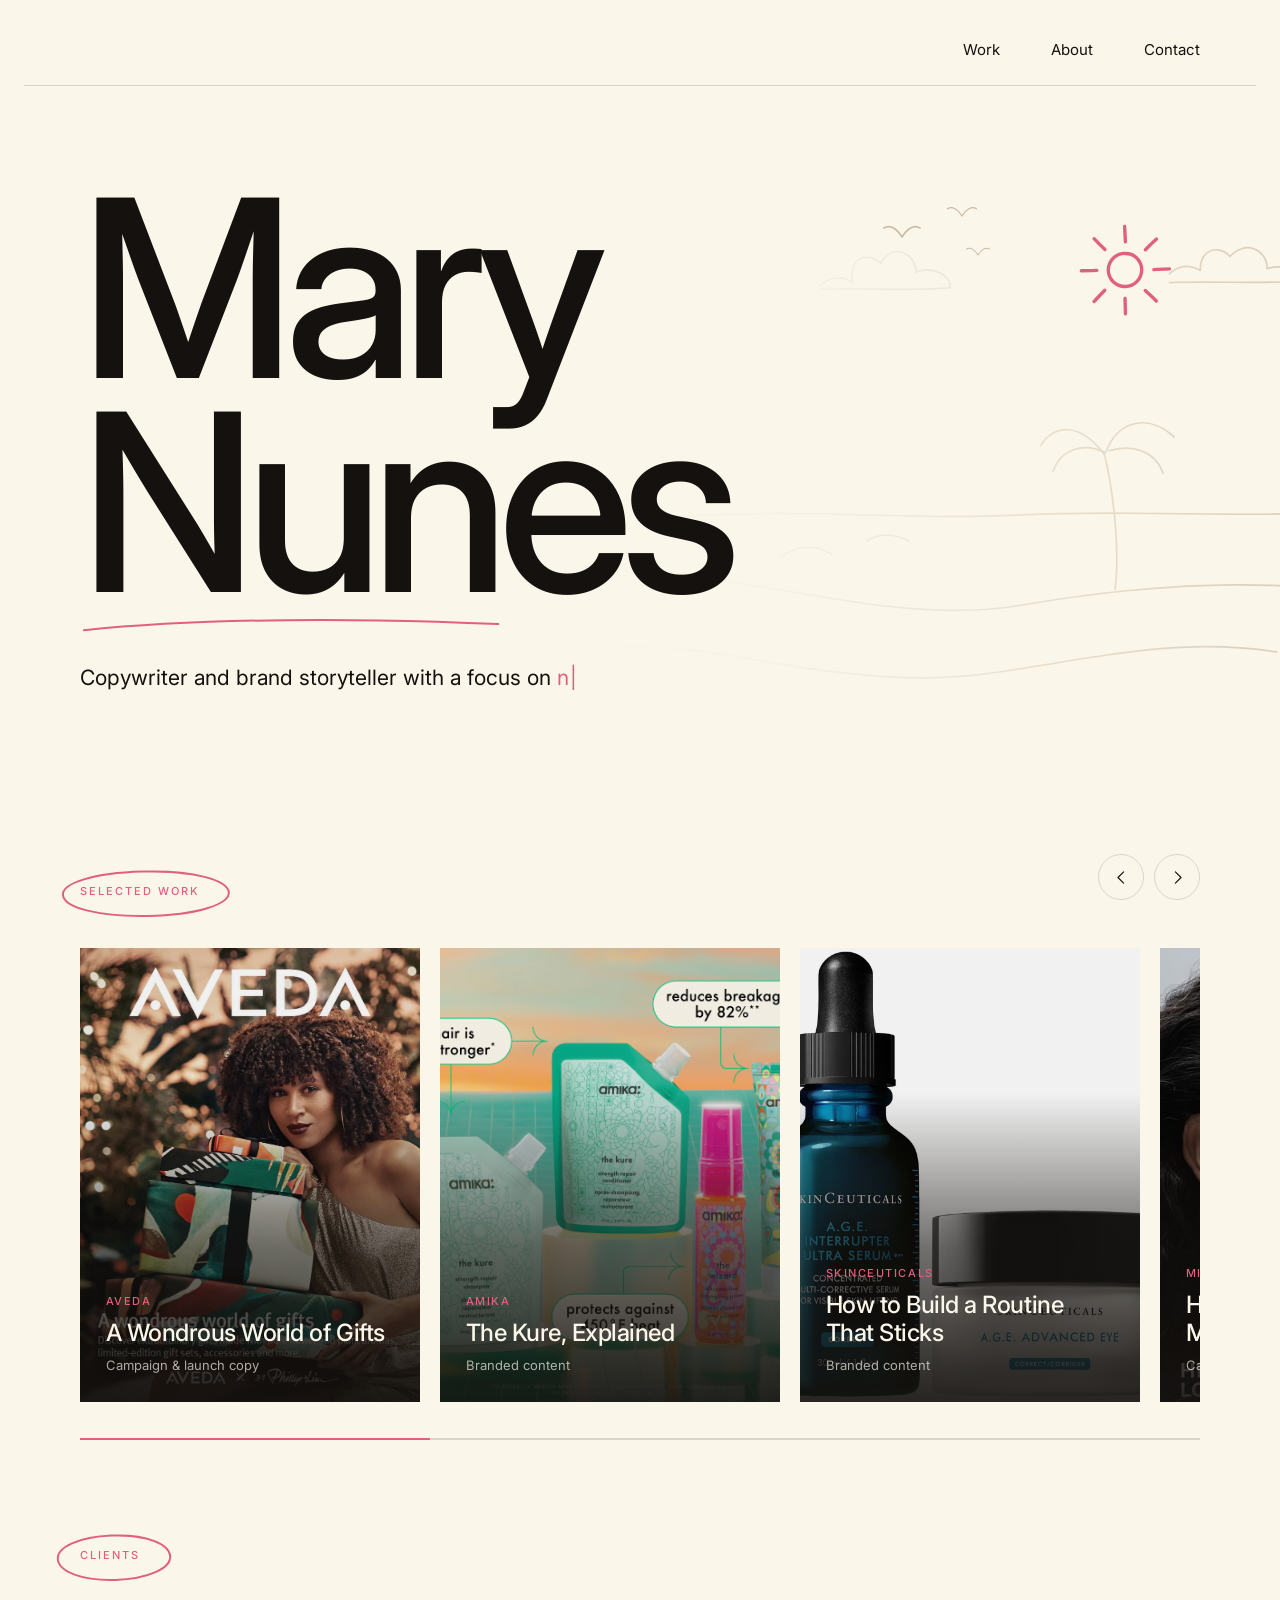
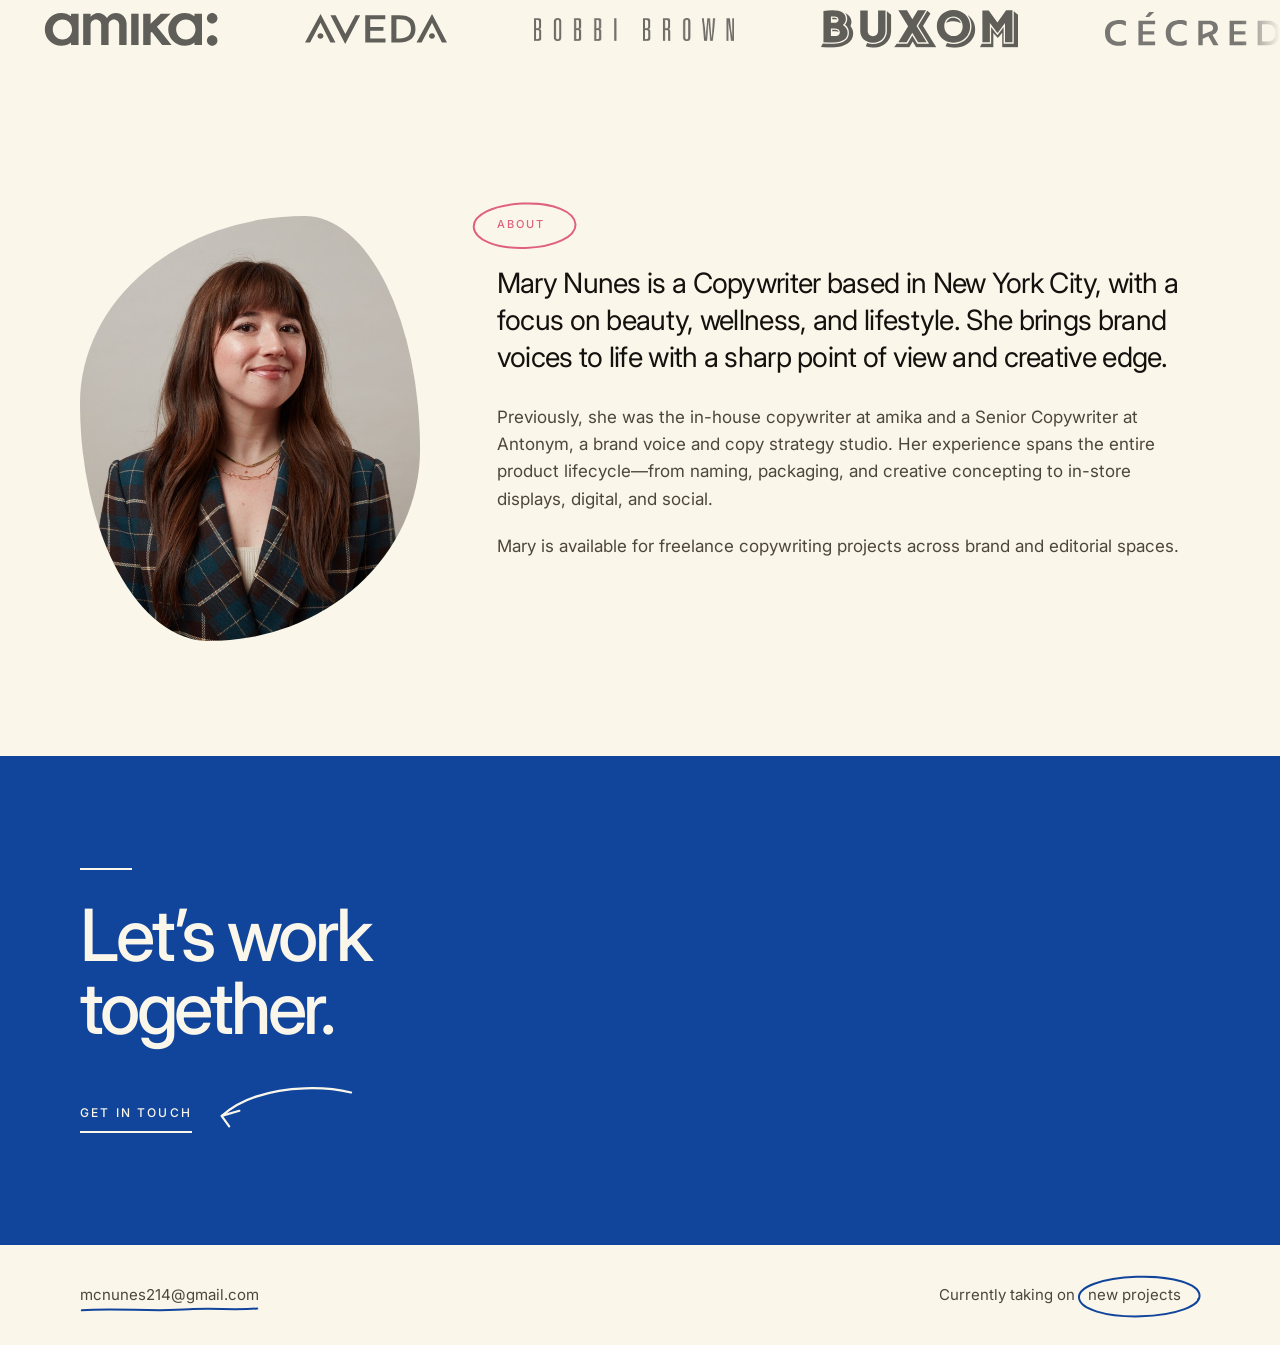
==== commit fc68e498: "Make city scene recognizably Paris and keep clouds clear of mountain peaks" ====
--- a/index.html
+++ b/index.html
@@ -111,8 +111,8 @@
     <div style="position: relative; isolation: isolate; max-width: var(--shell); margin-inline: auto; padding-inline: var(--gutter)">
       <svg class="hero-landscape" id="hero-landscape" viewBox="0 0 850 310" preserveAspectRatio="none" aria-hidden="true" focusable="false">
         <g>
-          <path data-landscape-clouds d="M554 61 C561 55 569 55 575 60 C571 47 585 39 594 47 C600 34 618 38 619 52 C629 48 639 54 638 62 C616 64 583 62 554 63 M700 31 C706 24 714 24 721 28 C721 17 734 13 740 21 C751 11 765 19 764 29 C773 25 783 29 785 35 C760 37 731 34 700 36"></path>
-        <path data-landscape-line d="M20 166 C44 164.333 67.667 163.667 90.926 163.444 C114.185 163.222 137.037 163.444 159.407 163.556 C181.778 163.667 203.667 163.667 225 163 C248 162.333 270 162.333 291.556 162.519 C313.111 162.704 334.222 163.074 355.444 163.148 C376.667 163.222 398 163 420 162 C443.333 161 465.889 161 488.074 161.333 C510.259 161.667 532.074 162.333 553.926 162.667 C575.778 163 597.667 163 620 162 C643.333 161 666.333 160.889 689.333 161.037 C712.333 161.185 735.333 161.593 758.667 161.63 C782 161.667 805.667 161.333 830 160" data-morph-values="M20 166 C44 164.333 67.667 163.667 90.926 163.444 C114.185 163.222 137.037 163.444 159.407 163.556 C181.778 163.667 203.667 163.667 225 163 C248 162.333 270 162.333 291.556 162.519 C313.111 162.704 334.222 163.074 355.444 163.148 C376.667 163.222 398 163 420 162 C443.333 161 465.889 161 488.074 161.333 C510.259 161.667 532.074 162.333 553.926 162.667 C575.778 163 597.667 163 620 162 C643.333 161 666.333 160.889 689.333 161.037 C712.333 161.185 735.333 161.593 758.667 161.63 C782 161.667 805.667 161.333 830 160;M20 166 C44 164.333 67.667 163.667 90.926 163.444 C114.185 163.222 137.037 163.444 159.407 163.556 C181.778 163.667 203.667 163.667 225 163 C248 162.333 270 162.333 291.556 162.519 C313.111 162.704 334.222 163.074 355.444 163.148 C376.667 163.222 398 163 420 162 C443.333 161 465.889 161 488.074 161.333 C510.259 161.667 532.074 162.333 553.926 162.667 C575.778 163 597.667 163 620 162 C643.333 161 666.333 160.889 689.333 161.037 C712.333 161.185 735.333 161.593 758.667 161.63 C782 161.667 805.667 161.333 830 160;M20 190 C41.667 183.333 61.444 173 81.593 160.37 C101.741 147.741 122.259 132.815 145.407 116.963 C168.556 101.111 194.333 84.333 225 68 C234 74.667 250.778 86.889 271.778 101.074 C292.778 115.259 318 131.407 343.889 145.926 C369.778 160.444 396.333 173.333 420 181 C438 168 458.444 151.333 480.296 133.704 C502.148 116.074 525.407 97.481 549.037 80.63 C572.667 63.778 596.667 48.667 620 38 C638 54.667 658.667 73.778 681.111 92.556 C703.556 111.333 727.778 129.778 752.889 145.111 C778 160.444 804 172.667 830 179;M20 190 C41.667 183.333 61.444 173 81.593 160.37 C101.741 147.741 122.259 132.815 145.407 116.963 C168.556 101.111 194.333 84.333 225 68 C234 74.667 250.778 86.889 271.778 101.074 C292.778 115.259 318 131.407 343.889 145.926 C369.778 160.444 396.333 173.333 420 181 C438 168 458.444 151.333 480.296 133.704 C502.148 116.074 525.407 97.481 549.037 80.63 C572.667 63.778 596.667 48.667 620 38 C638 54.667 658.667 73.778 681.111 92.556 C703.556 111.333 727.778 129.778 752.889 145.111 C778 160.444 804 172.667 830 179;M20 193 C39 186 59.444 174.778 81.148 163.259 C102.852 151.741 125.815 139.926 149.852 131.741 C173.889 123.556 199 119 225 122 C248.667 125 270.222 134.222 291.111 144.926 C312 155.63 332.222 167.815 353.222 176.741 C374.222 185.667 396 191.333 420 189 C443 186.667 464.889 177.778 486.519 167.259 C508.148 156.741 529.519 144.593 551.481 135.741 C573.444 126.889 596 121.333 620 124 C643.333 126.667 666.556 134.111 689.778 142.593 C713 151.074 736.222 160.593 759.556 167.407 C782.889 174.222 806.333 178.333 830 176;M20 193 C39 186 59.444 174.778 81.148 163.259 C102.852 151.741 125.815 139.926 149.852 131.741 C173.889 123.556 199 119 225 122 C248.667 125 270.222 134.222 291.111 144.926 C312 155.63 332.222 167.815 353.222 176.741 C374.222 185.667 396 191.333 420 189 C443 186.667 464.889 177.778 486.519 167.259 C508.148 156.741 529.519 144.593 551.481 135.741 C573.444 126.889 596 121.333 620 124 C643.333 126.667 666.556 134.111 689.778 142.593 C713 151.074 736.222 160.593 759.556 167.407 C782.889 174.222 806.333 178.333 830 176;M20 195 C46.667 172.667 69.778 157.556 91.593 148.519 C113.407 139.481 133.926 136.519 155.407 138.481 C176.889 140.444 199.333 147.333 225 158 C250 168.667 272 178.667 292.889 185.444 C313.778 192.222 333.556 195.778 354.111 193.556 C374.667 191.333 396 183.333 420 167 C444 150.667 466.556 137 488.519 127.593 C510.481 118.185 531.852 113.037 553.481 113.741 C575.111 114.444 597 121 620 135 C642.667 149.333 665.222 161.111 688 169.037 C710.778 176.963 733.778 181.037 757.333 179.963 C780.889 178.889 805 172.667 830 160;M20 195 C46.667 172.667 69.778 157.556 91.593 148.519 C113.407 139.481 133.926 136.519 155.407 138.481 C176.889 140.444 199.333 147.333 225 158 C250 168.667 272 178.667 292.889 185.444 C313.778 192.222 333.556 195.778 354.111 193.556 C374.667 191.333 396 183.333 420 167 C444 150.667 466.556 137 488.519 127.593 C510.481 118.185 531.852 113.037 553.481 113.741 C575.111 114.444 597 121 620 135 C642.667 149.333 665.222 161.111 688 169.037 C710.778 176.963 733.778 181.037 757.333 179.963 C780.889 178.889 805 172.667 830 160;M20 205 C70 204 130 206 180 205 C181 180 179 134 180 110 C201 108 240 111 260 110 C261 143 259 177 260 205 C310 204 365 206 420 205 C421 161 419 109 420 70 C440 69 466 71 485 70 C486 113 484 167 485 205 C540 206 602 204 650 205 C651 176 649 141 650 115 C671 114 704 116 725 115 C726 145 724 178 725 205;M20 205 C70 204 130 206 180 205 C181 180 179 134 180 110 C201 108 240 111 260 110 C261 143 259 177 260 205 C310 204 365 206 420 205 C421 161 419 109 420 70 C440 69 466 71 485 70 C486 113 484 167 485 205 C540 206 602 204 650 205 C651 176 649 141 650 115 C671 114 704 116 725 115 C726 145 724 178 725 205;M20 166 C44 164.333 67.667 163.667 90.926 163.444 C114.185 163.222 137.037 163.444 159.407 163.556 C181.778 163.667 203.667 163.667 225 163 C248 162.333 270 162.333 291.556 162.519 C313.111 162.704 334.222 163.074 355.444 163.148 C376.667 163.222 398 163 420 162 C443.333 161 465.889 161 488.074 161.333 C510.259 161.667 532.074 162.333 553.926 162.667 C575.778 163 597.667 163 620 162 C643.333 161 666.333 160.889 689.333 161.037 C712.333 161.185 735.333 161.593 758.667 161.63 C782 161.667 805.667 161.333 830 160"></path>
+          <path data-landscape-clouds d="M490 30 C497 24 505 24 511 28 C508 15 520 9 529 17 C536 5 551 10 552 22 C563 18 574 24 574 31 C547 33 518 31 490 32 M715 23 C722 17 729 18 735 21 C734 10 746 5 754 13 C764 3 778 9 778 20 C788 17 798 21 801 27 C775 29 744 27 715 28"></path>
+        <path data-landscape-line d="M20 166 C44 164.333 67.667 163.667 90.926 163.444 C114.185 163.222 137.037 163.444 159.407 163.556 C181.778 163.667 203.667 163.667 225 163 C248 162.333 270 162.333 291.556 162.519 C313.111 162.704 334.222 163.074 355.444 163.148 C376.667 163.222 398 163 420 162 C443.333 161 465.889 161 488.074 161.333 C510.259 161.667 532.074 162.333 553.926 162.667 C575.778 163 597.667 163 620 162 C643.333 161 666.333 160.889 689.333 161.037 C712.333 161.185 735.333 161.593 758.667 161.63 C782 161.667 805.667 161.333 830 160" data-morph-values="M20 166 C44 164.333 67.667 163.667 90.926 163.444 C114.185 163.222 137.037 163.444 159.407 163.556 C181.778 163.667 203.667 163.667 225 163 C248 162.333 270 162.333 291.556 162.519 C313.111 162.704 334.222 163.074 355.444 163.148 C376.667 163.222 398 163 420 162 C443.333 161 465.889 161 488.074 161.333 C510.259 161.667 532.074 162.333 553.926 162.667 C575.778 163 597.667 163 620 162 C643.333 161 666.333 160.889 689.333 161.037 C712.333 161.185 735.333 161.593 758.667 161.63 C782 161.667 805.667 161.333 830 160;M20 166 C44 164.333 67.667 163.667 90.926 163.444 C114.185 163.222 137.037 163.444 159.407 163.556 C181.778 163.667 203.667 163.667 225 163 C248 162.333 270 162.333 291.556 162.519 C313.111 162.704 334.222 163.074 355.444 163.148 C376.667 163.222 398 163 420 162 C443.333 161 465.889 161 488.074 161.333 C510.259 161.667 532.074 162.333 553.926 162.667 C575.778 163 597.667 163 620 162 C643.333 161 666.333 160.889 689.333 161.037 C712.333 161.185 735.333 161.593 758.667 161.63 C782 161.667 805.667 161.333 830 160;M20 190 C41.667 183.333 61.444 173 81.593 160.37 C101.741 147.741 122.259 132.815 145.407 116.963 C168.556 101.111 194.333 84.333 225 68 C234 74.667 250.778 86.889 271.778 101.074 C292.778 115.259 318 131.407 343.889 145.926 C369.778 160.444 396.333 173.333 420 181 C438 168 458.444 151.333 480.296 133.704 C502.148 116.074 525.407 97.481 549.037 80.63 C572.667 63.778 596.667 48.667 620 38 C638 54.667 658.667 73.778 681.111 92.556 C703.556 111.333 727.778 129.778 752.889 145.111 C778 160.444 804 172.667 830 179;M20 190 C41.667 183.333 61.444 173 81.593 160.37 C101.741 147.741 122.259 132.815 145.407 116.963 C168.556 101.111 194.333 84.333 225 68 C234 74.667 250.778 86.889 271.778 101.074 C292.778 115.259 318 131.407 343.889 145.926 C369.778 160.444 396.333 173.333 420 181 C438 168 458.444 151.333 480.296 133.704 C502.148 116.074 525.407 97.481 549.037 80.63 C572.667 63.778 596.667 48.667 620 38 C638 54.667 658.667 73.778 681.111 92.556 C703.556 111.333 727.778 129.778 752.889 145.111 C778 160.444 804 172.667 830 179;M20 193 C39 186 59.444 174.778 81.148 163.259 C102.852 151.741 125.815 139.926 149.852 131.741 C173.889 123.556 199 119 225 122 C248.667 125 270.222 134.222 291.111 144.926 C312 155.63 332.222 167.815 353.222 176.741 C374.222 185.667 396 191.333 420 189 C443 186.667 464.889 177.778 486.519 167.259 C508.148 156.741 529.519 144.593 551.481 135.741 C573.444 126.889 596 121.333 620 124 C643.333 126.667 666.556 134.111 689.778 142.593 C713 151.074 736.222 160.593 759.556 167.407 C782.889 174.222 806.333 178.333 830 176;M20 193 C39 186 59.444 174.778 81.148 163.259 C102.852 151.741 125.815 139.926 149.852 131.741 C173.889 123.556 199 119 225 122 C248.667 125 270.222 134.222 291.111 144.926 C312 155.63 332.222 167.815 353.222 176.741 C374.222 185.667 396 191.333 420 189 C443 186.667 464.889 177.778 486.519 167.259 C508.148 156.741 529.519 144.593 551.481 135.741 C573.444 126.889 596 121.333 620 124 C643.333 126.667 666.556 134.111 689.778 142.593 C713 151.074 736.222 160.593 759.556 167.407 C782.889 174.222 806.333 178.333 830 176;M20 195 C46.667 172.667 69.778 157.556 91.593 148.519 C113.407 139.481 133.926 136.519 155.407 138.481 C176.889 140.444 199.333 147.333 225 158 C250 168.667 272 178.667 292.889 185.444 C313.778 192.222 333.556 195.778 354.111 193.556 C374.667 191.333 396 183.333 420 167 C444 150.667 466.556 137 488.519 127.593 C510.481 118.185 531.852 113.037 553.481 113.741 C575.111 114.444 597 121 620 135 C642.667 149.333 665.222 161.111 688 169.037 C710.778 176.963 733.778 181.037 757.333 179.963 C780.889 178.889 805 172.667 830 160;M20 195 C46.667 172.667 69.778 157.556 91.593 148.519 C113.407 139.481 133.926 136.519 155.407 138.481 C176.889 140.444 199.333 147.333 225 158 C250 168.667 272 178.667 292.889 185.444 C313.778 192.222 333.556 195.778 354.111 193.556 C374.667 191.333 396 183.333 420 167 C444 150.667 466.556 137 488.519 127.593 C510.481 118.185 531.852 113.037 553.481 113.741 C575.111 114.444 597 121 620 135 C642.667 149.333 665.222 161.111 688 169.037 C710.778 176.963 733.778 181.037 757.333 179.963 C780.889 178.889 805 172.667 830 160;M20 205 C70 204 130 206 180 205 C181 187 179 162 180 145 C201 143 240 146 260 145 C261 162 259 187 260 205 C310 204 365 206 420 205 C421 180 419 158 420 135 C440 134 466 136 485 135 C486 157 484 182 485 205 C533 206 585 204 630 205 C648 173 660 100 666 45 C668 44 672 46 674 45 C680 100 693 173 715 205;M20 205 C70 204 130 206 180 205 C181 187 179 162 180 145 C201 143 240 146 260 145 C261 162 259 187 260 205 C310 204 365 206 420 205 C421 180 419 158 420 135 C440 134 466 136 485 135 C486 157 484 182 485 205 C533 206 585 204 630 205 C648 173 660 100 666 45 C668 44 672 46 674 45 C680 100 693 173 715 205;M20 166 C44 164.333 67.667 163.667 90.926 163.444 C114.185 163.222 137.037 163.444 159.407 163.556 C181.778 163.667 203.667 163.667 225 163 C248 162.333 270 162.333 291.556 162.519 C313.111 162.704 334.222 163.074 355.444 163.148 C376.667 163.222 398 163 420 162 C443.333 161 465.889 161 488.074 161.333 C510.259 161.667 532.074 162.333 553.926 162.667 C575.778 163 597.667 163 620 162 C643.333 161 666.333 160.889 689.333 161.037 C712.333 161.185 735.333 161.593 758.667 161.63 C782 161.667 805.667 161.333 830 160"></path>
         <path data-landscape-line d="M20 208 C42.667 207 65.222 208.333 87.815 210.259 C110.407 212.185 133.037 214.704 155.852 216.074 C178.667 217.444 201.667 217.667 225 215 C247 212.333 268.778 208.778 290.444 205.519 C312.111 202.259 333.667 199.296 355.222 197.815 C376.778 196.333 398.333 196.333 420 199 C442.667 201.667 465.111 205.333 487.407 208.667 C509.704 212 531.852 215 553.926 216.333 C576 217.667 598 217.333 620 214 C641.667 210.667 664.222 207.778 687.333 205.704 C710.444 203.63 734.111 202.37 758 202.296 C781.889 202.222 806 203.333 830 206" data-morph-values="M20 208 C42.667 207 65.222 208.333 87.815 210.259 C110.407 212.185 133.037 214.704 155.852 216.074 C178.667 217.444 201.667 217.667 225 215 C247 212.333 268.778 208.778 290.444 205.519 C312.111 202.259 333.667 199.296 355.222 197.815 C376.778 196.333 398.333 196.333 420 199 C442.667 201.667 465.111 205.333 487.407 208.667 C509.704 212 531.852 215 553.926 216.333 C576 217.667 598 217.333 620 214 C641.667 210.667 664.222 207.778 687.333 205.704 C710.444 203.63 734.111 202.37 758 202.296 C781.889 202.222 806 203.333 830 206;M20 208 C42.667 207 65.222 208.333 87.815 210.259 C110.407 212.185 133.037 214.704 155.852 216.074 C178.667 217.444 201.667 217.667 225 215 C247 212.333 268.778 208.778 290.444 205.519 C312.111 202.259 333.667 199.296 355.222 197.815 C376.778 196.333 398.333 196.333 420 199 C442.667 201.667 465.111 205.333 487.407 208.667 C509.704 212 531.852 215 553.926 216.333 C576 217.667 598 217.333 620 214 C641.667 210.667 664.222 207.778 687.333 205.704 C710.444 203.63 734.111 202.37 758 202.296 C781.889 202.222 806 203.333 830 206;M20 235 C44.667 225 67.778 212.222 90.259 199.222 C112.741 186.222 134.593 173 156.741 162.111 C178.889 151.222 201.333 142.667 225 139 C245.667 143.667 266.333 154.333 287.333 166.222 C308.333 178.111 329.667 191.222 351.667 200.778 C373.667 210.333 396.333 216.333 420 214 C442.333 211 464.667 200.667 486.963 187.704 C509.259 174.741 531.519 159.148 553.704 145.63 C575.889 132.111 598 120.667 620 116 C643 125.667 666.111 139.556 689.333 154.296 C712.556 169.037 735.889 184.63 759.333 197.704 C782.778 210.778 806.333 221.333 830 226;M20 235 C44.667 225 67.778 212.222 90.259 199.222 C112.741 186.222 134.593 173 156.741 162.111 C178.889 151.222 201.333 142.667 225 139 C245.667 143.667 266.333 154.333 287.333 166.222 C308.333 178.111 329.667 191.222 351.667 200.778 C373.667 210.333 396.333 216.333 420 214 C442.333 211 464.667 200.667 486.963 187.704 C509.259 174.741 531.519 159.148 553.704 145.63 C575.889 132.111 598 120.667 620 116 C643 125.667 666.111 139.556 689.333 154.296 C712.556 169.037 735.889 184.63 759.333 197.704 C782.778 210.778 806.333 221.333 830 226;M20 237 C44 236 66.556 231.444 88.704 225.63 C110.852 219.815 132.593 212.741 154.963 206.704 C177.333 200.667 200.333 195.667 225 194 C249 192.333 270.778 195.667 291.778 201.074 C312.778 206.481 333 213.963 353.889 220.593 C374.778 227.222 396.333 233 420 235 C443.333 237 465.667 233.667 487.63 228.185 C509.593 222.704 531.185 215.074 553.037 208.481 C574.889 201.889 597 196.333 620 195 C644 193.667 667.333 196.111 690.444 199.926 C713.556 203.741 736.444 208.926 759.556 213.074 C782.667 217.222 806 220.333 830 220;M20 237 C44 236 66.556 231.444 88.704 225.63 C110.852 219.815 132.593 212.741 154.963 206.704 C177.333 200.667 200.333 195.667 225 194 C249 192.333 270.778 195.667 291.778 201.074 C312.778 206.481 333 213.963 353.889 220.593 C374.778 227.222 396.333 233 420 235 C443.333 237 465.667 233.667 487.63 228.185 C509.593 222.704 531.185 215.074 553.037 208.481 C574.889 201.889 597 196.333 620 195 C644 193.667 667.333 196.111 690.444 199.926 C713.556 203.741 736.444 208.926 759.556 213.074 C782.667 217.222 806 220.333 830 220;M20 235 C44.333 228.667 66.667 221.667 88.481 215.852 C110.296 210.037 131.593 205.407 153.852 203.815 C176.111 202.222 199.333 203.667 225 210 C250 216.333 272.111 223.333 293.111 228.444 C314.111 233.556 334 236.778 354.556 235.556 C375.111 234.333 396.333 228.667 420 216 C443.667 203.333 466 194.667 487.852 189.63 C509.704 184.593 531.074 183.185 552.815 185.037 C574.556 186.889 596.667 192 620 200 C643.333 208 666.556 214.667 689.778 219.074 C713 223.481 736.222 225.63 759.556 224.593 C782.889 223.556 806.333 219.333 830 211;M20 235 C44.333 228.667 66.667 221.667 88.481 215.852 C110.296 210.037 131.593 205.407 153.852 203.815 C176.111 202.222 199.333 203.667 225 210 C250 216.333 272.111 223.333 293.111 228.444 C314.111 233.556 334 236.778 354.556 235.556 C375.111 234.333 396.333 228.667 420 216 C443.667 203.333 466 194.667 487.852 189.63 C509.704 184.593 531.074 183.185 552.815 185.037 C574.556 186.889 596.667 192 620 200 C643.333 208 666.556 214.667 689.778 219.074 C713 223.481 736.222 225.63 759.556 224.593 C782.889 223.556 806.333 219.333 830 211;M20 239 C43.333 238 66 238 88.481 238.333 C110.963 238.667 133.259 239.333 155.852 239.667 C178.444 240 201.333 240 225 239 C248.333 238 269.889 237.889 290.889 238.111 C311.889 238.333 332.333 238.889 353.444 239.222 C374.556 239.556 396.333 239.667 420 239 C443.333 238.333 465.444 238.222 487.185 238.333 C508.926 238.444 530.296 238.778 552.148 239 C574 239.222 596.333 239.333 620 239 C643.333 238.333 666.333 238.444 689.333 238.778 C712.333 239.111 735.333 239.667 758.667 239.889 C782 240.111 805.667 240 830 239;M20 239 C43.333 238 66 238 88.481 238.333 C110.963 238.667 133.259 239.333 155.852 239.667 C178.444 240 201.333 240 225 239 C248.333 238 269.889 237.889 290.889 238.111 C311.889 238.333 332.333 238.889 353.444 239.222 C374.556 239.556 396.333 239.667 420 239 C443.333 238.333 465.444 238.222 487.185 238.333 C508.926 238.444 530.296 238.778 552.148 239 C574 239.222 596.333 239.333 620 239 C643.333 238.333 666.333 238.444 689.333 238.778 C712.333 239.111 735.333 239.667 758.667 239.889 C782 240.111 805.667 240 830 239;M20 208 C42.667 207 65.222 208.333 87.815 210.259 C110.407 212.185 133.037 214.704 155.852 216.074 C178.667 217.444 201.667 217.667 225 215 C247 212.333 268.778 208.778 290.444 205.519 C312.111 202.259 333.667 199.296 355.222 197.815 C376.778 196.333 398.333 196.333 420 199 C442.667 201.667 465.111 205.333 487.407 208.667 C509.704 212 531.852 215 553.926 216.333 C576 217.667 598 217.333 620 214 C641.667 210.667 664.222 207.778 687.333 205.704 C710.444 203.63 734.111 202.37 758 202.296 C781.889 202.222 806 203.333 830 206"></path>
         <path data-landscape-line d="M66 249 C87.667 246.333 107.889 246.889 127.519 248.444 C147.148 250 166.185 252.556 185.481 253.889 C204.778 255.222 224.333 255.333 245 252 C265.667 248.667 285.889 245.444 305.889 242.963 C325.889 240.481 345.667 238.741 365.444 238.37 C385.222 238 405 239 425 242 C444.667 245 464.111 248.111 483.556 250.63 C503 253.148 522.444 255.074 542.111 255.704 C561.778 256.333 581.667 255.667 602 253 C623 250.333 643.111 247.111 662.963 244.333 C682.815 241.556 702.407 239.222 722.37 238.333 C742.333 237.444 762.667 238 784 241" data-morph-values="M66 249 C87.667 246.333 107.889 246.889 127.519 248.444 C147.148 250 166.185 252.556 185.481 253.889 C204.778 255.222 224.333 255.333 245 252 C265.667 248.667 285.889 245.444 305.889 242.963 C325.889 240.481 345.667 238.741 365.444 238.37 C385.222 238 405 239 425 242 C444.667 245 464.111 248.111 483.556 250.63 C503 253.148 522.444 255.074 542.111 255.704 C561.778 256.333 581.667 255.667 602 253 C623 250.333 643.111 247.111 662.963 244.333 C682.815 241.556 702.407 239.222 722.37 238.333 C742.333 237.444 762.667 238 784 241;M66 249 C87.667 246.333 107.889 246.889 127.519 248.444 C147.148 250 166.185 252.556 185.481 253.889 C204.778 255.222 224.333 255.333 245 252 C265.667 248.667 285.889 245.444 305.889 242.963 C325.889 240.481 345.667 238.741 365.444 238.37 C385.222 238 405 239 425 242 C444.667 245 464.111 248.111 483.556 250.63 C503 253.148 522.444 255.074 542.111 255.704 C561.778 256.333 581.667 255.667 602 253 C623 250.333 643.111 247.111 662.963 244.333 C682.815 241.556 702.407 239.222 722.37 238.333 C742.333 237.444 762.667 238 784 241;M66 261 C86.667 256.333 106 251.333 125.074 246.926 C144.148 242.519 162.963 238.704 182.593 236.407 C202.222 234.111 222.667 233.333 245 235 C266.333 236.667 287 240.111 307.222 243.852 C327.444 247.593 347.222 251.63 366.778 254.481 C386.333 257.333 405.667 259 425 258 C445.667 257.333 465.667 255 485.333 252 C505 249 524.333 245.333 543.667 242 C563 238.667 582.333 235.667 602 234 C623.333 232.667 644 234 664.296 236.519 C684.593 239.037 704.519 242.741 724.37 246.148 C744.222 249.556 764 252.667 784 254;M66 261 C86.667 256.333 106 251.333 125.074 246.926 C144.148 242.519 162.963 238.704 182.593 236.407 C202.222 234.111 222.667 233.333 245 235 C266.333 236.667 287 240.111 307.222 243.852 C327.444 247.593 347.222 251.63 366.778 254.481 C386.333 257.333 405.667 259 425 258 C445.667 257.333 465.667 255 485.333 252 C505 249 524.333 245.333 543.667 242 C563 238.667 582.333 235.667 602 234 C623.333 232.667 644 234 664.296 236.519 C684.593 239.037 704.519 242.741 724.37 246.148 C744.222 249.556 764 252.667 784 254;M66 267 C86 266.333 105 263.222 123.963 259.444 C142.926 255.667 161.852 251.222 181.704 247.889 C201.556 244.556 222.333 242.333 245 243 C266 243.667 286.333 246.778 306.333 250.556 C326.333 254.333 346 258.778 365.667 262.111 C385.333 265.444 405 267.667 425 267 C445.333 266.333 465.111 263.222 484.667 259.333 C504.222 255.444 523.556 250.778 543 247 C562.444 243.222 582 240.333 602 240 C623 239.667 643.444 241.667 663.63 244.407 C683.815 247.148 703.741 250.63 723.704 253.259 C743.667 255.889 763.667 257.667 784 257;M66 267 C86 266.333 105 263.222 123.963 259.444 C142.926 255.667 161.852 251.222 181.704 247.889 C201.556 244.556 222.333 242.333 245 243 C266 243.667 286.333 246.778 306.333 250.556 C326.333 254.333 346 258.778 365.667 262.111 C385.333 265.444 405 267.667 425 267 C445.333 266.333 465.111 263.222 484.667 259.333 C504.222 255.444 523.556 250.778 543 247 C562.444 243.222 582 240.333 602 240 C623 239.667 643.444 241.667 663.63 244.407 C683.815 247.148 703.741 250.63 723.704 253.259 C743.667 255.889 763.667 257.667 784 257;M66 267 C87.333 260 107.222 255.889 126.63 254.111 C146.037 252.333 164.963 252.889 184.37 255.222 C203.778 257.556 223.667 261.667 245 267 C266 272.333 286.111 275.444 305.889 276.296 C325.667 277.148 345.111 275.741 364.778 272.037 C384.444 268.333 404.333 262.333 425 254 C445.667 245.667 465.667 241.222 485.333 239.778 C505 238.333 524.333 239.889 543.667 243.556 C563 247.222 582.333 253 602 260 C622 267 642.111 271.111 662.296 272.667 C682.481 274.222 702.741 273.222 723.037 270 C743.333 266.778 763.667 261.333 784 254;M66 267 C87.333 260 107.222 255.889 126.63 254.111 C146.037 252.333 164.963 252.889 184.37 255.222 C203.778 257.556 223.667 261.667 245 267 C266 272.333 286.111 275.444 305.889 276.296 C325.667 277.148 345.111 275.741 364.778 272.037 C384.444 268.333 404.333 262.333 425 254 C445.667 245.667 465.667 241.222 485.333 239.778 C505 238.333 524.333 239.889 543.667 243.556 C563 247.222 582.333 253 602 260 C622 267 642.111 271.111 662.296 272.667 C682.481 274.222 702.741 273.222 723.037 270 C743.333 266.778 763.667 261.333 784 254;M66 268 C87.667 267 107.889 267 127.519 267.333 C147.148 267.667 166.185 268.333 185.481 268.667 C204.778 269 224.333 269 245 268 C265.667 267 285.889 266.889 305.889 267.111 C325.889 267.333 345.667 267.889 365.444 268.222 C385.222 268.556 405 268.667 425 268 C445 267.333 464.556 267.333 484 267.556 C503.444 267.778 522.778 268.222 542.333 268.444 C561.889 268.667 581.667 268.667 602 268 C623 267 643.111 267 662.963 267.333 C682.815 267.667 702.407 268.333 722.37 268.667 C742.333 269 762.667 269 784 268;M66 268 C87.667 267 107.889 267 127.519 267.333 C147.148 267.667 166.185 268.333 185.481 268.667 C204.778 269 224.333 269 245 268 C265.667 267 285.889 266.889 305.889 267.111 C325.889 267.333 345.667 267.889 365.444 268.222 C385.222 268.556 405 268.667 425 268 C445 267.333 464.556 267.333 484 267.556 C503.444 267.778 522.778 268.222 542.333 268.444 C561.889 268.667 581.667 268.667 602 268 C623 267 643.111 267 662.963 267.333 C682.815 267.667 702.407 268.333 722.37 268.667 C742.333 269 762.667 269 784 268;M66 249 C87.667 246.333 107.889 246.889 127.519 248.444 C147.148 250 166.185 252.556 185.481 253.889 C204.778 255.222 224.333 255.333 245 252 C265.667 248.667 285.889 245.444 305.889 242.963 C325.889 240.481 345.667 238.741 365.444 238.37 C385.222 238 405 239 425 242 C444.667 245 464.111 248.111 483.556 250.63 C503 253.148 522.444 255.074 542.111 255.704 C561.778 256.333 581.667 255.667 602 253 C623 250.333 643.111 247.111 662.963 244.333 C682.815 241.556 702.407 239.222 722.37 238.333 C742.333 237.444 762.667 238 784 241"></path>
           <g data-scene-opacity="1;1;0;0;0;0;0;0;0;0;1">
@@ -132,9 +132,10 @@
             <path d="M598 245 C606 241 615 242 621 247 M742 239 C748 235 756 236 762 240"></path>
           </g>
           <g opacity="0" data-scene-opacity="0;0;0;0;0;0;0;0;1;1;0">
-            <path d="M725 205 C758 204 799 206 830 205 M445 70 L445 54 L461 54 L461 70 M453 54 L453 42"></path>
-            <path d="M199 130 L212 130 M231 130 L244 130 M199 151 L212 151 M231 151 L244 151 M199 173 L212 173 M231 173 L244 173 M436 93 L446 93 M460 93 L470 93 M436 116 L446 116 M460 116 L470 116 M436 139 L446 139 M460 139 L470 139 M436 162 L446 162 M460 162 L470 162 M668 138 L679 138 M697 138 L708 138 M668 162 L679 162 M697 162 L708 162 M668 184 L679 184 M697 184 L708 184"></path>
-            <path d="M537 222 L537 191 C537 180 552 180 552 190 M531 222 L543 222 M303 235 L321 235 M354 235 L374 235"></path>
+            <path data-paris-tower d="M670 45 L670 29 M659 92 L681 92 M651 126 L688 126 M641 163 L701 163 M639 171 L704 171 M647 205 C651 176 687 176 694 205 M655 125 L688 163 M685 125 L642 163 M659 94 L686 126 M681 94 L653 126 M643 174 L652 190 M699 174 L691 190 M715 205 C752 204 792 206 830 205"></path>
+            <path data-paris-roofs d="M180 145 L191 131 L247 131 L260 145 M202 131 L202 122 L208 122 L208 131 M235 131 L235 121 L242 121 L242 131 M420 135 L431 120 L473 120 L485 135 M441 120 L441 111 L447 111 L447 120 M463 120 L463 109 L469 109 L469 120 M178 154 L263 154 M418 144 L488 144"></path>
+            <path d="M195 166 L203 166 L203 179 L195 179 L195 166 M219 166 L227 166 L227 179 L219 179 L219 166 M242 166 L250 166 L250 179 L242 179 L242 166 M189 182 L210 182 M213 182 L234 182 M237 182 L258 182 M436 157 L444 157 L444 170 L436 170 L436 157 M461 157 L469 157 L469 170 L461 170 L461 157 M430 173 L450 173 M455 173 L476 173 M441 205 L441 190 C441 181 465 181 465 190 L465 205"></path>
+            <path d="M548 225 L548 194 C548 186 560 181 565 186 M542 225 L554 225 M300 235 L321 235 M353 235 L374 235"></path>
           </g>
         </g>
       </svg>
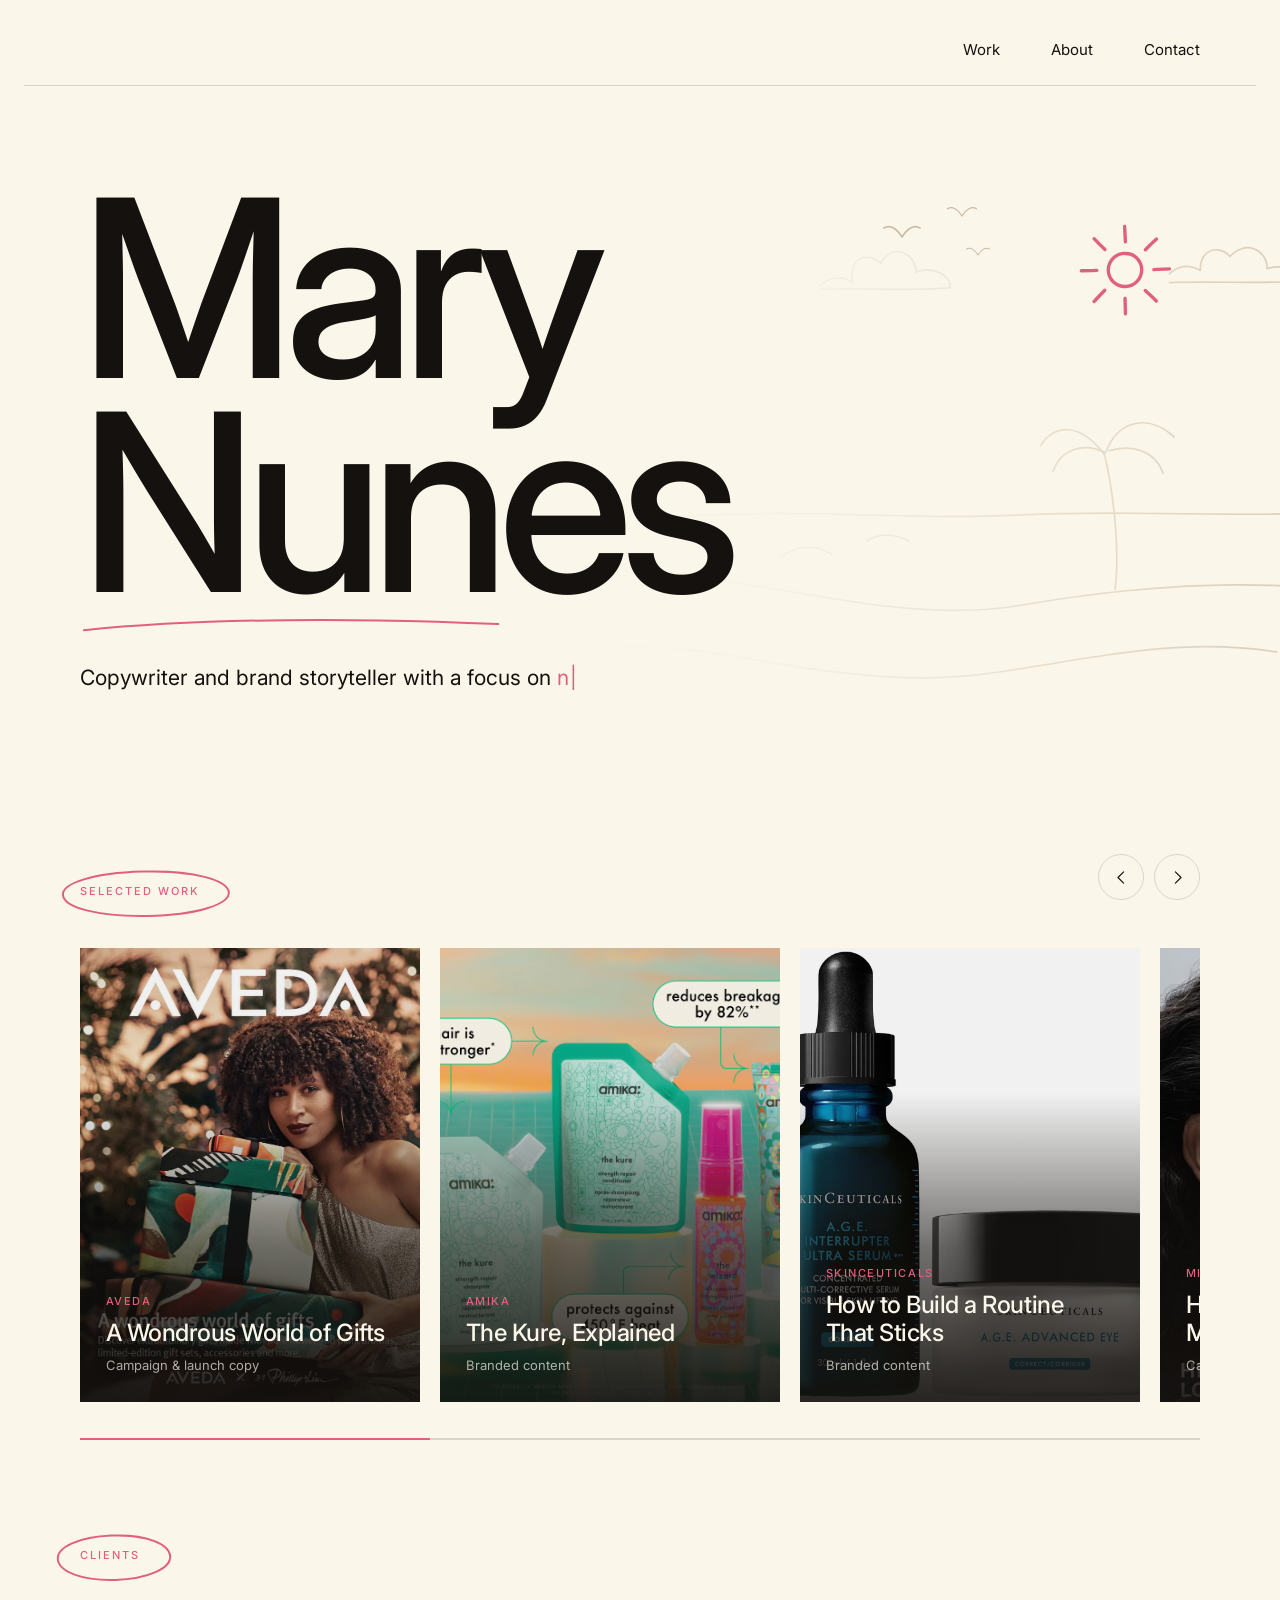
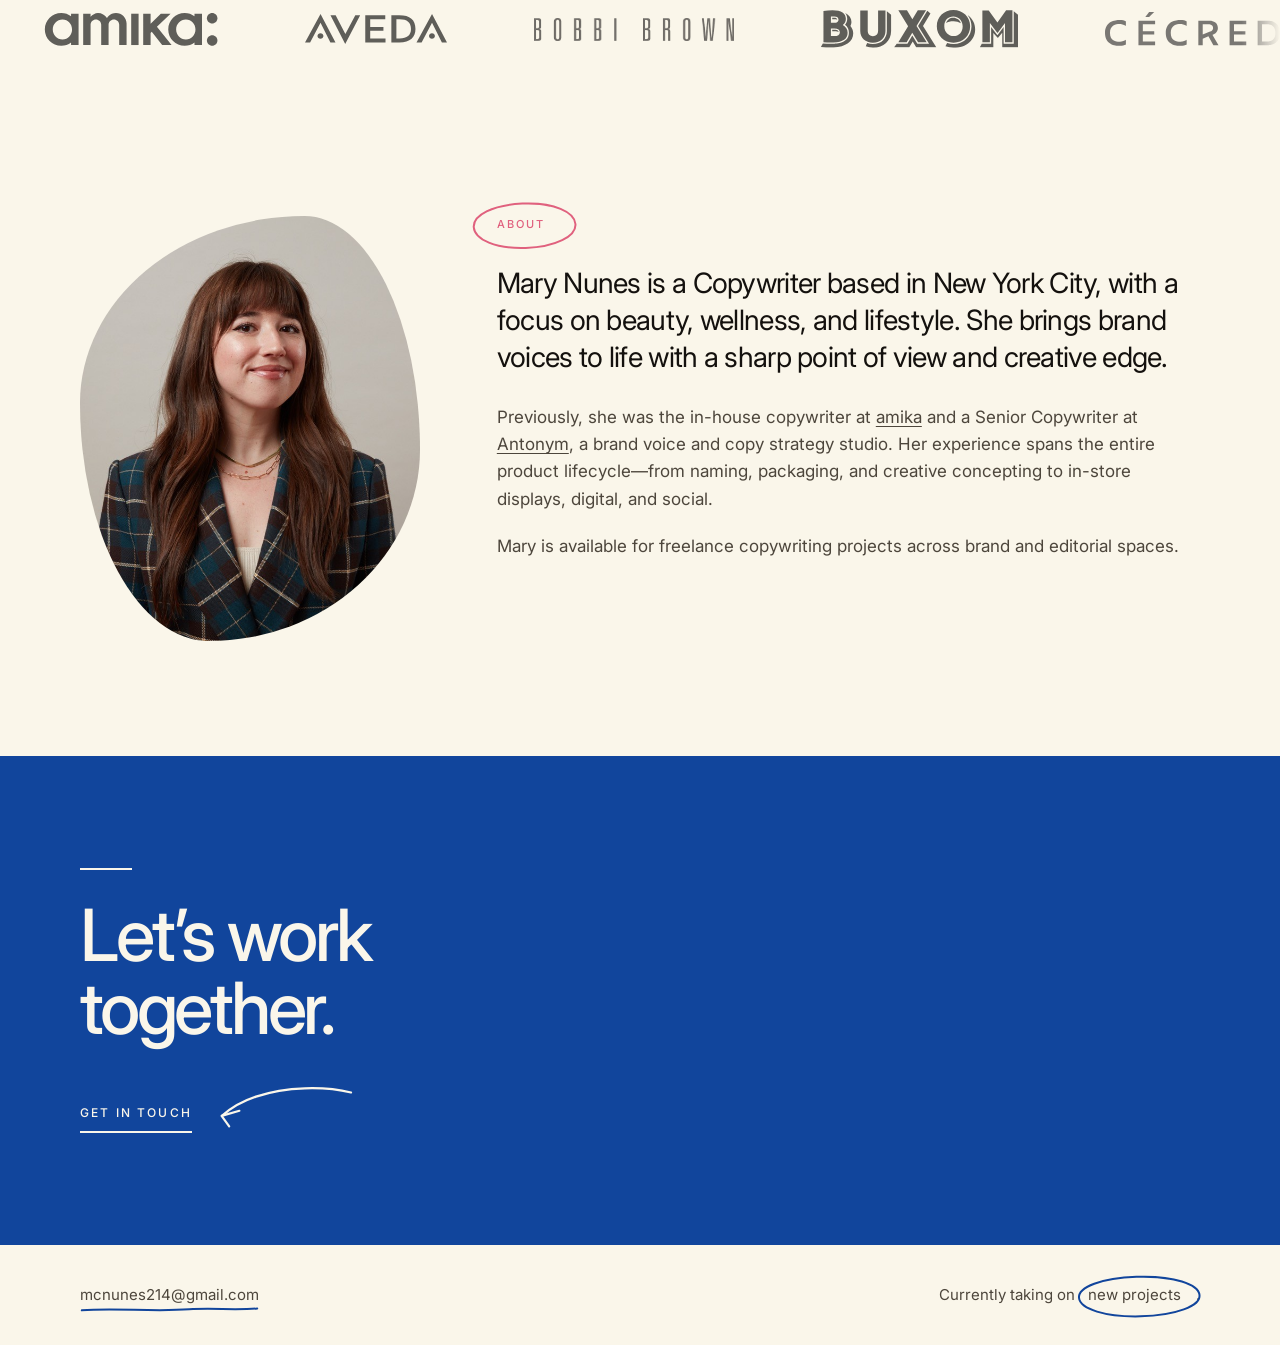
==== commit 9e0007fc: "Improve mobile spacing and link amika and Antonym in bio" ====
--- a/index.html
+++ b/index.html
@@ -92,6 +92,23 @@
     @keyframes sun-spin { to { transform: rotate(360deg); } }
     @keyframes arrow-nudge { 0%, 100% { transform: translateX(0); } 50% { transform: translateX(-7px); } }
     @media (prefers-reduced-motion: reduce) { *, *::before, *::after { transition-duration: 0.01ms !important; animation: none !important; } }
+    .bio-link { text-decoration-thickness: 1px; text-underline-offset: 0.18em; }
+    @media (max-width: 640px) {
+      :root { --gutter: clamp(1.75rem, 7.5vw, 2.5rem); }
+      [data-screen-label="Hero"] { padding-top: 5rem !important; }
+      .hero-name { font-size: clamp(3.75rem, 19vw, 7.6rem) !important; }
+      .hero-intro { line-height: 1.6 !important; min-height: 4.8em !important; }
+      #type-role { white-space: normal !important; }
+      svg[data-doodle="sun"] { top: -3.5rem !important; }
+      .hero-birds { top: -3.25rem; }
+      svg[data-doodle="ellipse"] { width: calc(100% + 40px) !important; }
+      #about > div { gap: 2.75rem !important; }
+      #about > div > div { flex-basis: 100% !important; }
+      #about p { line-height: 1.65 !important; }
+      #about p:first-of-type { font-size: 1.25rem !important; line-height: 1.45 !important; }
+      #work-track > a { flex-basis: min(78vw, 300px) !important; }
+      footer > div { row-gap: 1.5rem !important; }
+    }
   </style>
 </head>
 <body>
@@ -169,7 +186,7 @@
         </g>
       </svg>
 
-      <h1 style="margin: 0 0 0.5rem; font-weight: 500; font-size: clamp(4.25rem, 19.5vw, 15.5rem); line-height: 0.86; letter-spacing: -0.05em">
+      <h1 class="hero-name" style="margin: 0 0 0.5rem; font-weight: 500; font-size: clamp(4.25rem, 19.5vw, 15.5rem); line-height: 0.86; letter-spacing: -0.05em">
         <span style="display: block">Mary</span>
         <span style="display: block">Nunes</span>
       </h1>
@@ -178,7 +195,7 @@
         <path vector-effect="non-scaling-stroke" d="M3 13.2C68 4.6 148 1.9 232 3.4c38 .7 74 2.4 108 4.6 25 1.6 50 2 77-1.4"></path>
       </svg>
 
-      <p style="margin: 0; font-size: clamp(1.0625rem, 1rem + 0.4vw, 1.375rem); line-height: 1.45; min-height: 2.9em">Copywriter and brand storyteller with a focus on <em id="type-role" style="font-style: normal; color: var(--rust); white-space: nowrap">naming &amp; packaging</em><span aria-hidden="true" style="display: inline-block; width: 1px; margin-left: 1px; color: var(--rust); animation: caret-blink 1s step-end infinite">|</span></p>
+      <p class="hero-intro" style="margin: 0; font-size: clamp(1.0625rem, 1rem + 0.4vw, 1.375rem); line-height: 1.45; min-height: 2.9em">Copywriter and brand storyteller with a focus on <em id="type-role" style="font-style: normal; color: var(--rust); white-space: nowrap">naming &amp; packaging</em><span aria-hidden="true" style="display: inline-block; width: 1px; margin-left: 1px; color: var(--rust); animation: caret-blink 1s step-end infinite">|</span></p>
     </div>
   </section>
 
@@ -408,7 +425,7 @@
         </p>
 
         <p style="margin: 0 0 1.25rem; max-width: 62ch; color: var(--ink-soft)">
-          Previously, she was the in-house copywriter at amika and a Senior Copywriter at Antonym, a brand voice and copy strategy studio. Her experience spans the entire product lifecycle—from naming, packaging, and creative concepting to in-store displays, digital, and social.
+          Previously, she was the in-house copywriter at <a class="bio-link" href="https://loveamika.com/" target="_blank" rel="noopener">amika</a> and a Senior Copywriter at <a class="bio-link" href="https://www.antonym-studio.com/" target="_blank" rel="noopener">Antonym</a>, a brand voice and copy strategy studio. Her experience spans the entire product lifecycle—from naming, packaging, and creative concepting to in-store displays, digital, and social.
         </p>
 
         <p style="margin: 0 0 1.25rem; max-width: 62ch; color: var(--ink-soft)">
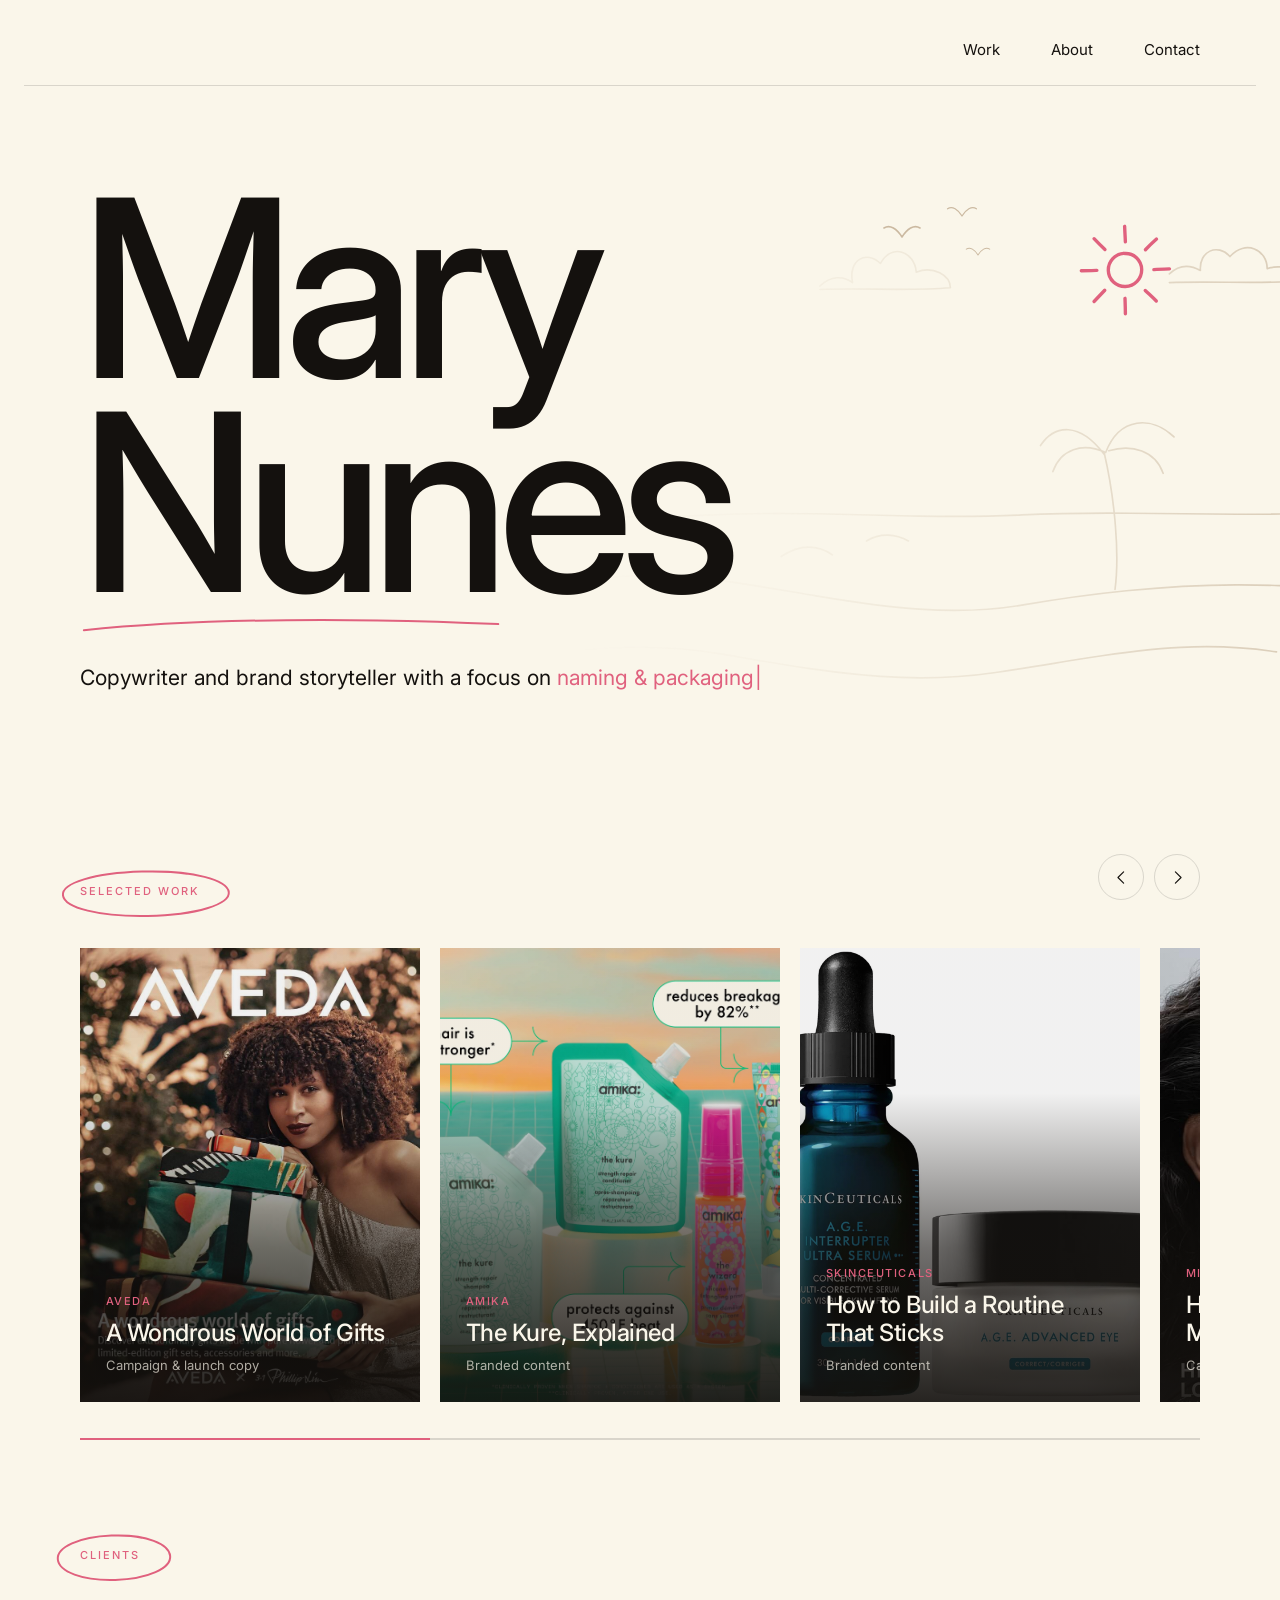
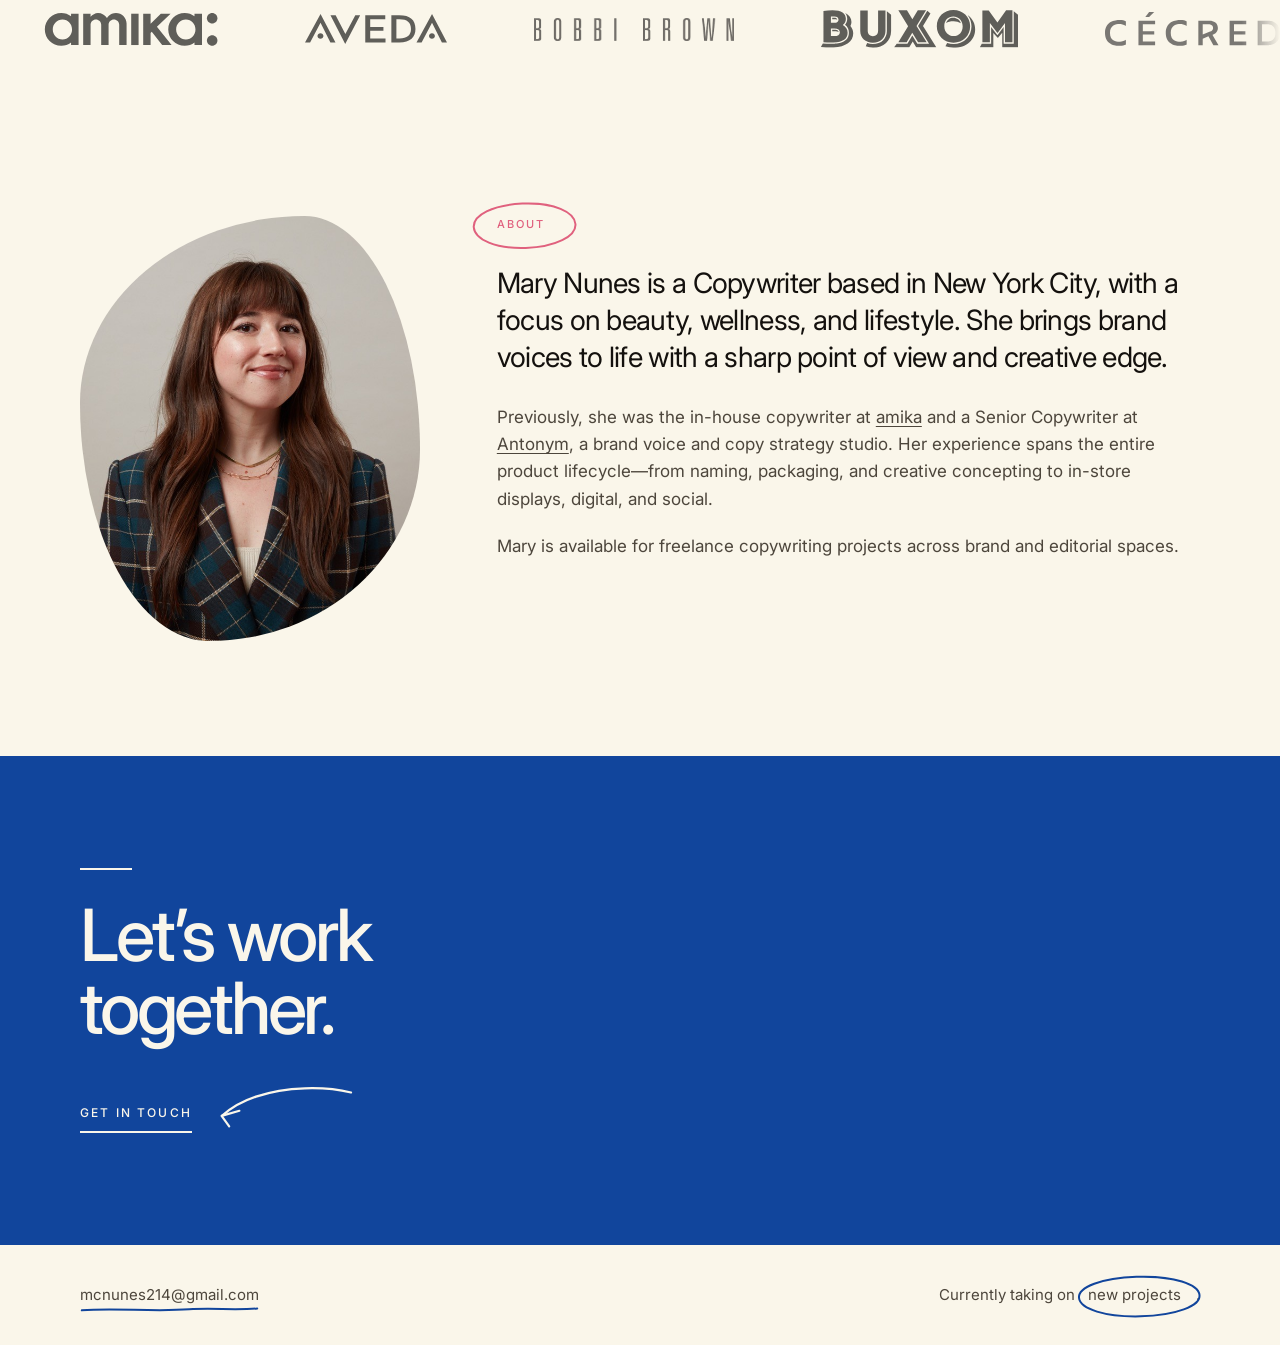
==== commit 9ea0b0ac: "Use Mary's portrait for shared link previews" ====
--- a/index.html
+++ b/index.html
@@ -8,6 +8,14 @@
   <meta property="og:title" content="Mary Nunes — Copywriter &amp; Brand Storyteller">
   <meta property="og:description" content="Copywriter and brand storyteller with a focus on naming &amp; packaging, campaign concepting, digital &amp; social, and in-store merchandising.">
   <meta property="og:type" content="website">
+  <meta property="og:url" content="https://marynunescreative.com/">
+  <meta property="og:image" content="https://marynunescreative.com/assets/img/mary.jpeg">
+  <meta property="og:image:alt" content="Portrait of Mary Nunes">
+  <meta name="twitter:card" content="summary_large_image">
+  <meta name="twitter:title" content="Mary Nunes — Copywriter &amp; Brand Storyteller">
+  <meta name="twitter:description" content="Copywriter and brand storyteller with a focus on beauty, wellness, and lifestyle.">
+  <meta name="twitter:image" content="https://marynunescreative.com/assets/img/mary.jpeg">
+  <meta name="twitter:image:alt" content="Portrait of Mary Nunes">
   <link rel="icon" href="assets/favicon.svg" type="image/svg+xml">
 
   <link rel="preconnect" href="https://fonts.googleapis.com">
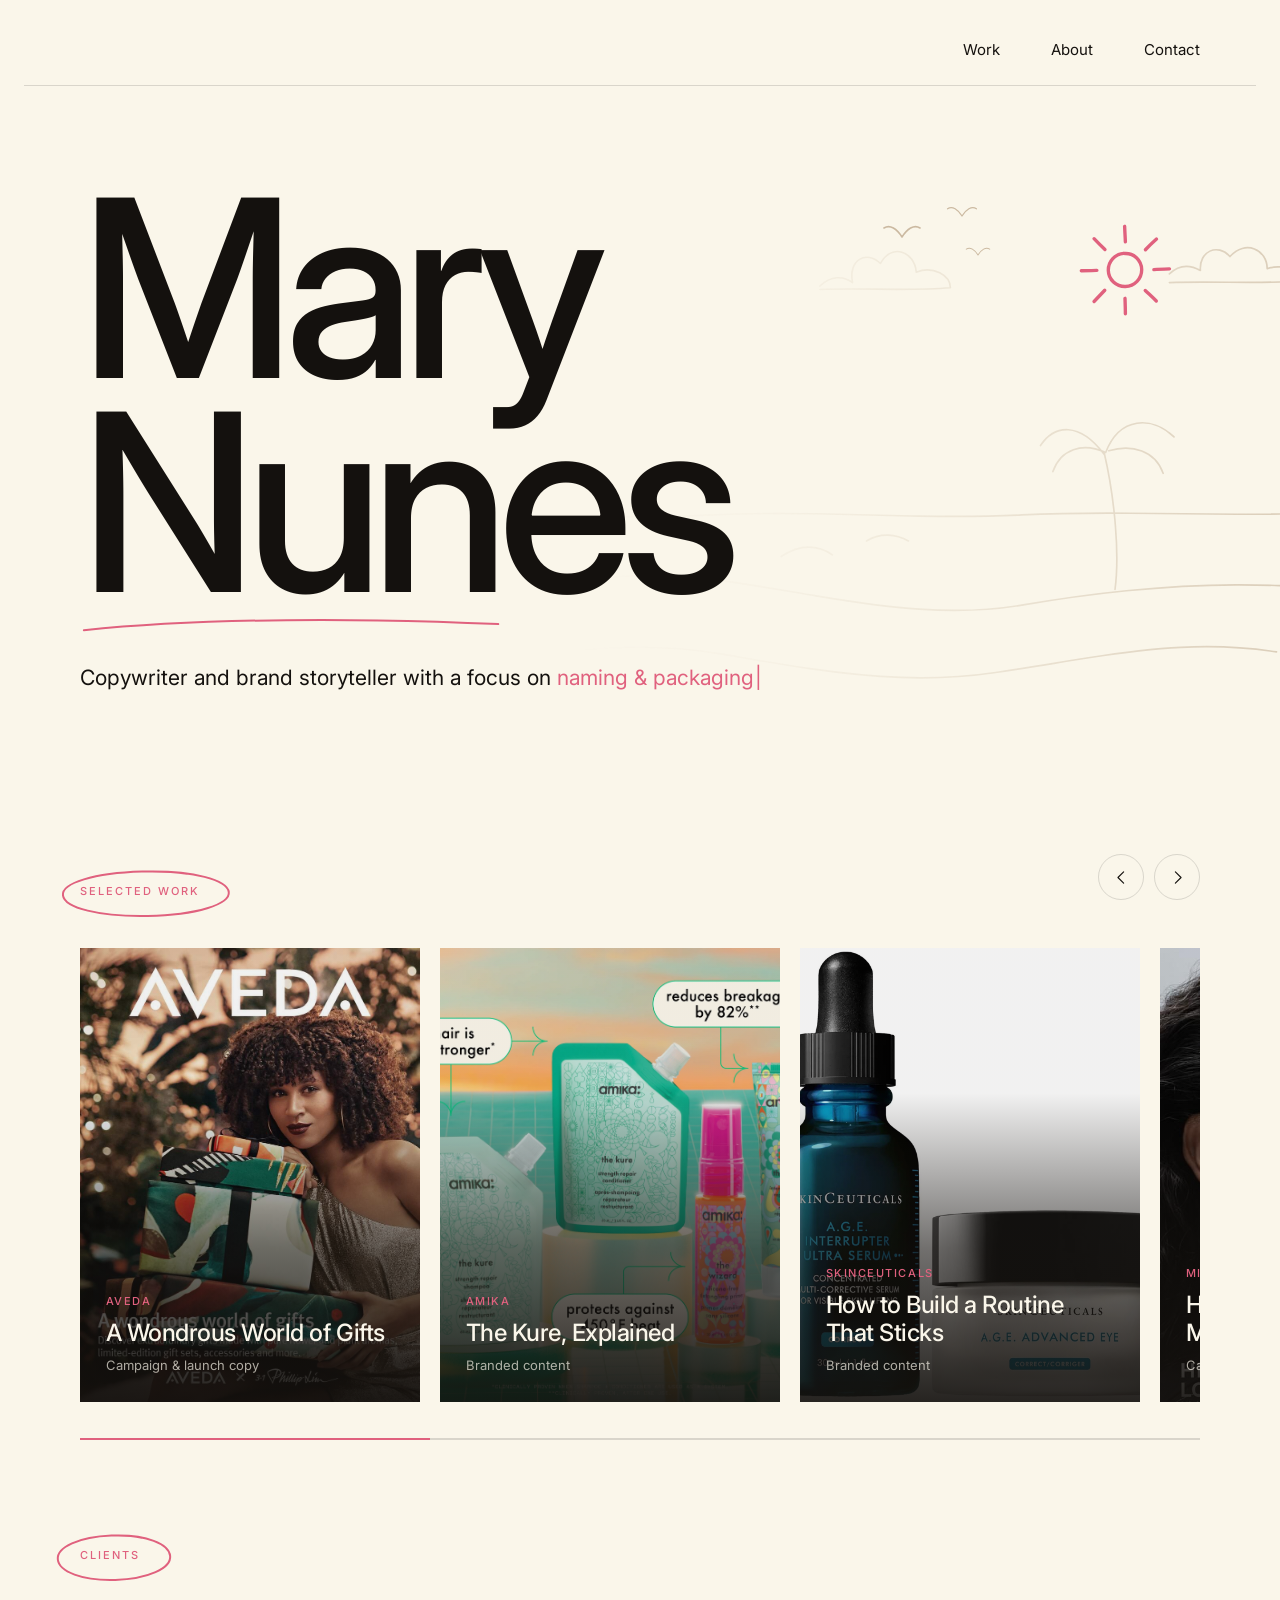
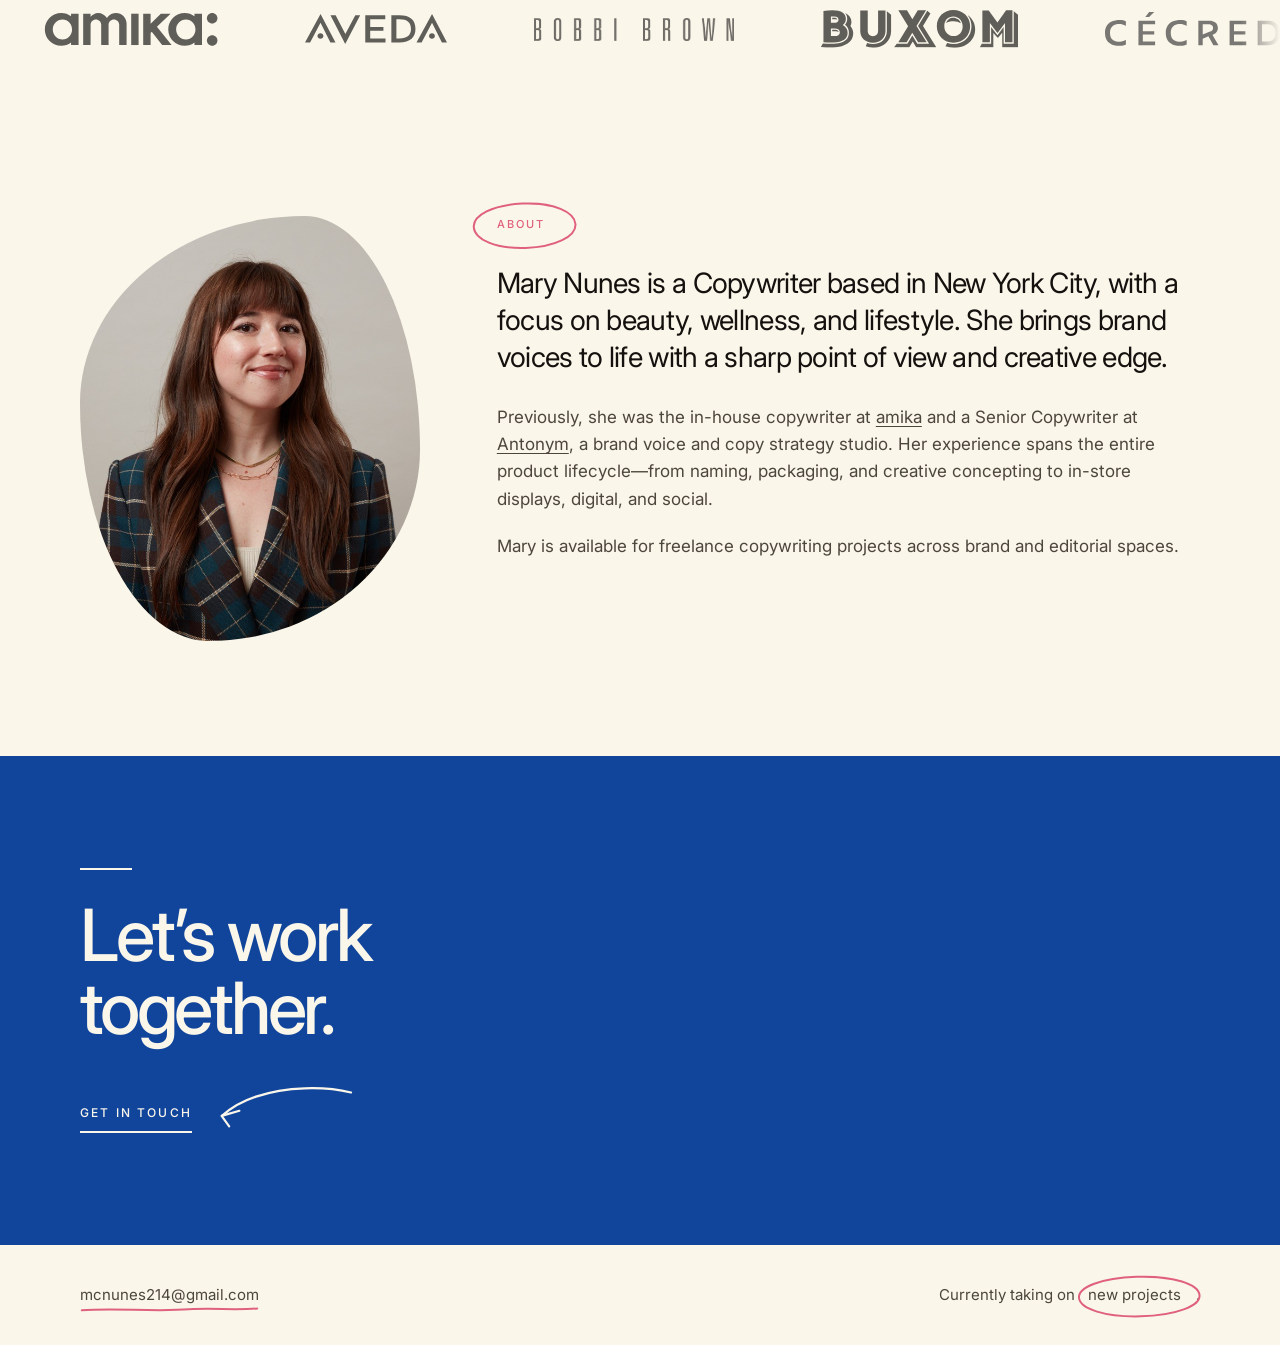
==== commit 2ac919ba: "Match footer doodles to the portfolio pink" ====
--- a/index.html
+++ b/index.html
@@ -466,13 +466,13 @@
     <div style="display: flex; flex-wrap: wrap; gap: 0.75rem 1.5rem; justify-content: space-between; align-items: center; max-width: var(--shell); margin-inline: auto; padding-inline: var(--gutter)">
       <span style="position: relative; display: inline-block">
         <a href="mailto:mcnunes214@gmail.com" style="text-decoration: none">mcnunes214@gmail.com</a>
-        <svg data-doodle="squiggle" viewBox="0 0 200 10" preserveAspectRatio="none" aria-hidden="true" style="position: absolute; left: 0; bottom: -7px; width: 100%; height: 8px; color: var(--blue); overflow: visible; pointer-events: none">
+        <svg data-doodle="squiggle" viewBox="0 0 200 10" preserveAspectRatio="none" aria-hidden="true" style="position: absolute; left: 0; bottom: -7px; width: 100%; height: 8px; color: var(--rust); overflow: visible; pointer-events: none">
           <path vector-effect="non-scaling-stroke" d="M2 5.4C38 2.2 82 7.4 122 4.2c26-2 52 1.4 76-1.2"></path>
         </svg>
       </span>
 
       <span>
-        Currently taking on <span style="position: relative; display: inline-block; margin-inline: 9px 15px">new projects<svg data-doodle="ellipse-footer" viewBox="0 0 190 44" preserveAspectRatio="none" aria-hidden="true" style="position: absolute; left: 50%; top: 50%; transform: translate(-50%, -50%); width: calc(100% + 42px); height: calc(100% + 22px); color: var(--blue); overflow: visible; pointer-events: none"><path vector-effect="non-scaling-stroke" d="M103 4.6c46-.6 81 6.8 82.8 17.4 1.7 10.4-33 19.6-83 20.4-49.6.8-85-7-86.6-17.6C14.7 14.4 48 5.8 97 4.6c17-.4 33 .2 46 1.9"></path></svg></span>.
+        Currently taking on <span style="position: relative; display: inline-block; margin-inline: 9px 15px">new projects<svg data-doodle="ellipse-footer" viewBox="0 0 190 44" preserveAspectRatio="none" aria-hidden="true" style="position: absolute; left: 50%; top: 50%; transform: translate(-50%, -50%); width: calc(100% + 42px); height: calc(100% + 22px); color: var(--rust); overflow: visible; pointer-events: none"><path vector-effect="non-scaling-stroke" d="M103 4.6c46-.6 81 6.8 82.8 17.4 1.7 10.4-33 19.6-83 20.4-49.6.8-85-7-86.6-17.6C14.7 14.4 48 5.8 97 4.6c17-.4 33 .2 46 1.9"></path></svg></span>.
       </span>
     </div>
   </footer>
